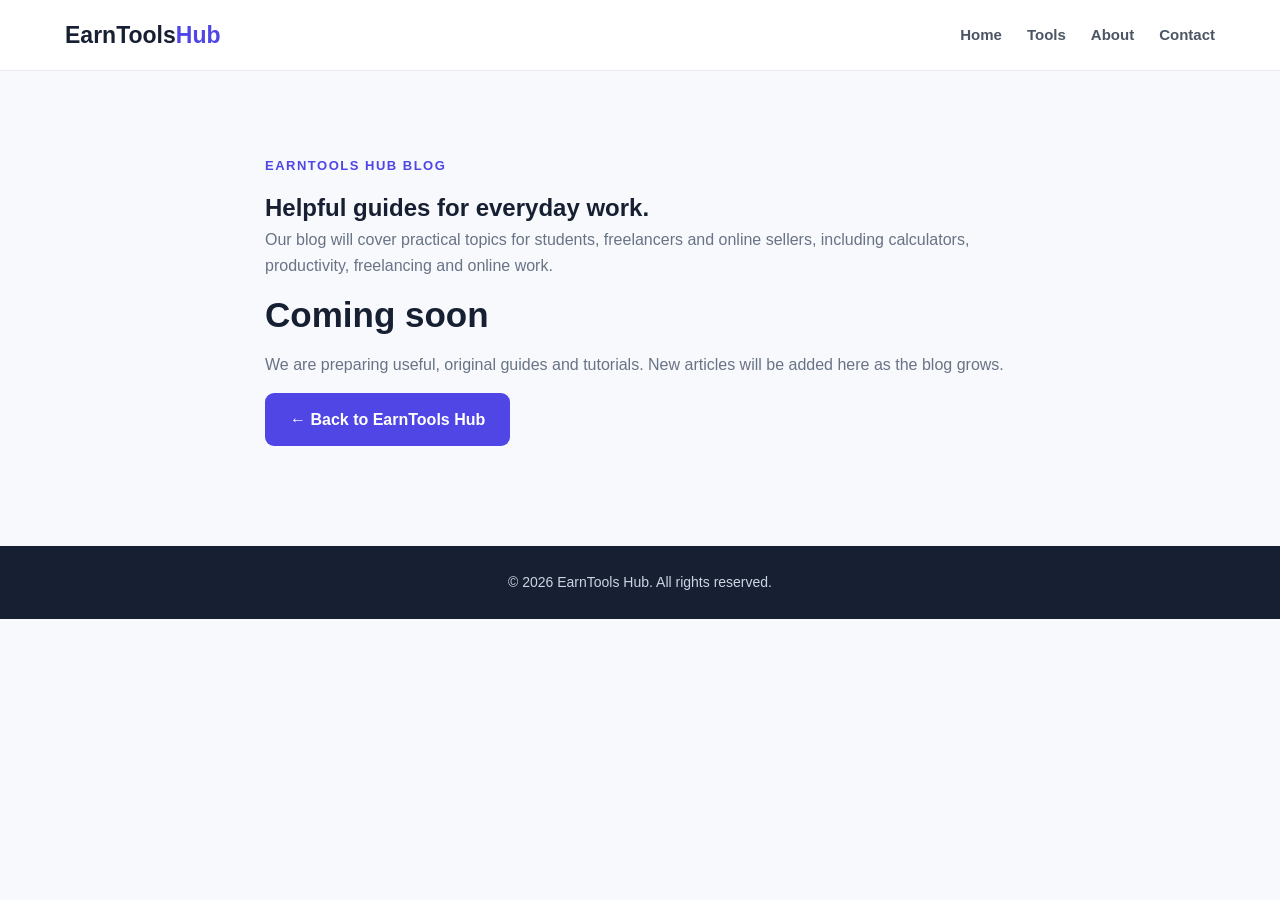
==== blog.html @ 260f98fb "Add files via upload" ====
<!DOCTYPE html>
<html lang="en">
<head>
<meta charset="UTF-8">
<meta name="viewport" content="width=device-width, initial-scale=1.0">
<title>EarnTools Hub Blog</title>
<meta name="description" content="Helpful guides, tips and practical information for students, freelancers and online sellers.">
<link rel="stylesheet" href="style.css">
</head>
<body>
<header class="header"><div class="container nav-container">
<a href="index.html" class="logo">EarnTools<span>Hub</span></a>
<button class="menu-btn" id="menuBtn" aria-label="Open menu">☰</button>
<nav class="nav" id="nav"><a href="index.html">Home</a><a href="index.html#tools">Tools</a><a href="about.html">About</a><a href="contact.html">Contact</a></nav>
</div></header>
<main><section class="about-section"><div class="container about-content">
<p class="eyebrow">EARNTOOLS HUB BLOG</p>
<h1>Helpful guides for <span>everyday work.</span></h1>
<p>Our blog will cover practical topics for students, freelancers and online sellers, including calculators, productivity, freelancing and online work.</p>
<h2>Coming soon</h2>
<p>We are preparing useful, original guides and tutorials. New articles will be added here as the blog grows.</p>
<p><a href="index.html" class="primary-btn">← Back to EarnTools Hub</a></p>
</div></section></main>
<footer class="footer"><div class="container"><p>© 2026 EarnTools Hub. All rights reserved.</p></div></footer>
<script>const b=document.getElementById("menuBtn"),n=document.getElementById("nav");if(b&&n)b.addEventListener("click",()=>n.classList.toggle("show"));</script>
</body></html>
---- style.css ----
*{box-sizing:border-box;margin:0;padding:0}
html{scroll-behavior:smooth}body{font-family:Arial,Helvetica,sans-serif;background:#f7f9fc;color:#172033;line-height:1.6}
.container{width:90%;max-width:1150px;margin:auto}.header{background:#fff;border-bottom:1px solid #e8ebf0;position:sticky;top:0;z-index:100}
.nav-container{min-height:70px;display:flex;align-items:center;justify-content:space-between}.logo{text-decoration:none;color:#172033;font-size:23px;font-weight:800}.logo span{color:#4f46e5}
.nav{display:flex;gap:25px}.nav a{text-decoration:none;color:#4b5563;font-size:15px;font-weight:600}.nav a:hover{color:#4f46e5}.menu-btn{display:none;border:0;background:transparent;font-size:25px;cursor:pointer}
.hero{padding:100px 0;text-align:center;background:#eef2ff}.hero-content{max-width:750px}.eyebrow{color:#4f46e5;font-size:13px;font-weight:800;letter-spacing:1.5px;margin-bottom:12px}
.hero h1{font-size:52px;line-height:1.15;margin-bottom:22px}.hero h1 span,.section-heading h2 span,.about-content h2 span{color:#4f46e5}.hero-text{max-width:600px;margin:0 auto 30px;color:#5b6474;font-size:18px}
.primary-btn{display:inline-block;background:#4f46e5;color:#fff;text-decoration:none;padding:14px 25px;border-radius:9px;font-weight:700}.primary-btn:hover{background:#3730a3}
.tools-section{padding:85px 0;background:#fff}.section-heading{text-align:center;max-width:700px;margin:0 auto 45px}.section-heading h2,.about-content h2{font-size:35px;line-height:1.25;margin-bottom:15px}.section-heading>p:last-child{color:#697386}
.tools-grid{display:grid;grid-template-columns:repeat(3,1fr);gap:22px}.tool-card{background:#fff;border:1px solid #e5e7eb;border-radius:15px;padding:28px;transition:.25s}.tool-card:hover{transform:translateY(-5px);box-shadow:0 12px 30px #00000012}
.tool-icon{font-size:34px;margin-bottom:18px}.tool-card h3{font-size:20px;margin-bottom:10px}.tool-card p{color:#697386;min-height:52px;margin-bottom:20px}.tool-btn{border:0;background:#eef2ff;color:#4f46e5;padding:10px 15px;border-radius:7px;font-weight:700;cursor:pointer}.tool-btn:hover{background:#4f46e5;color:#fff}
.about-section{padding:85px 0;background:#f7f9fc}.about-content{max-width:750px}.about-content p:not(.eyebrow){color:#697386;margin-bottom:15px}.footer{padding:25px 0;background:#172033;color:#cbd5e1;text-align:center;font-size:14px}
.modal{display:none;position:fixed;inset:0;background:#0008;z-index:500;align-items:center;justify-content:center;padding:20px}.modal.show{display:flex}.modal-box{position:relative;background:#fff;border-radius:16px;padding:32px;width:100%;max-width:600px;max-height:90vh;overflow:auto}.close-btn{position:absolute;right:15px;top:8px;border:0;background:none;font-size:30px;cursor:pointer;color:#667085}
.form-grid{display:grid;grid-template-columns:1fr 1fr;gap:14px}.form-group{margin-bottom:14px}.form-group.full{grid-column:1/-1}label{display:block;font-weight:700;margin-bottom:6px;font-size:14px}
input,textarea,select{width:100%;padding:11px;border:1px solid #d6dbe4;border-radius:8px;font:inherit}textarea{min-height:120px;resize:vertical}.calc-btn{background:#4f46e5;color:#fff;border:0;padding:12px 18px;border-radius:8px;font-weight:700;cursor:pointer;margin-top:6px}.result{margin-top:18px;background:#f1f5ff;border-radius:10px;padding:15px;font-weight:700}.muted{color:#697386;font-weight:400}
.invoice-items{width:100%;border-collapse:collapse;margin:15px 0}.invoice-items th,.invoice-items td{border:1px solid #ddd;padding:8px;text-align:left}.invoice-items input{padding:7px}
@media(max-width:800px){.nav{display:none;position:absolute;top:70px;left:0;right:0;background:#fff;padding:15px 5%;border-bottom:1px solid #ddd;flex-direction:column}.nav.open{display:flex}.menu-btn{display:block}.hero{padding:75px 0}.hero h1{font-size:40px}.tools-grid{grid-template-columns:1fr}.section-heading h2,.about-content h2{font-size:29px}}
@media(max-width:500px){.logo{font-size:19px}.hero h1{font-size:34px}.hero-text{font-size:16px}.container{width:92%}.form-grid{grid-template-columns:1fr}.form-group.full{grid-column:auto}}
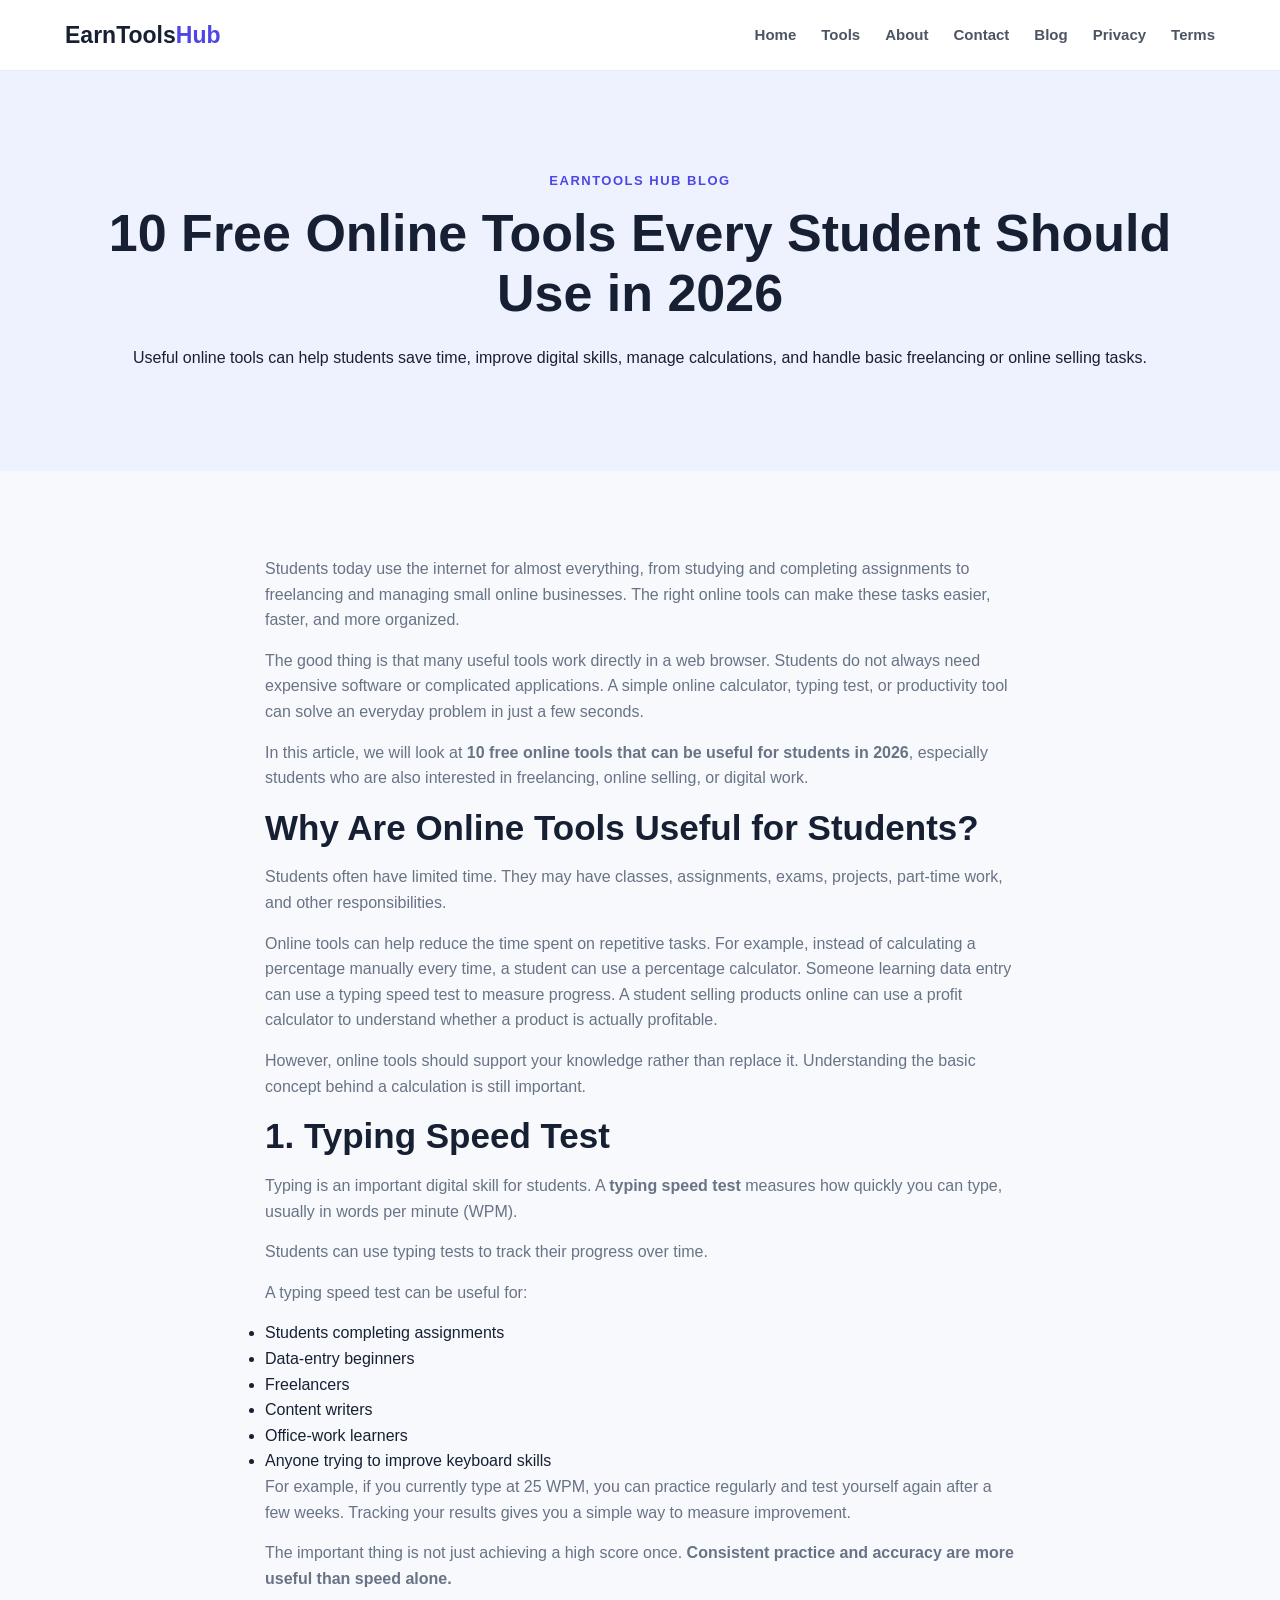
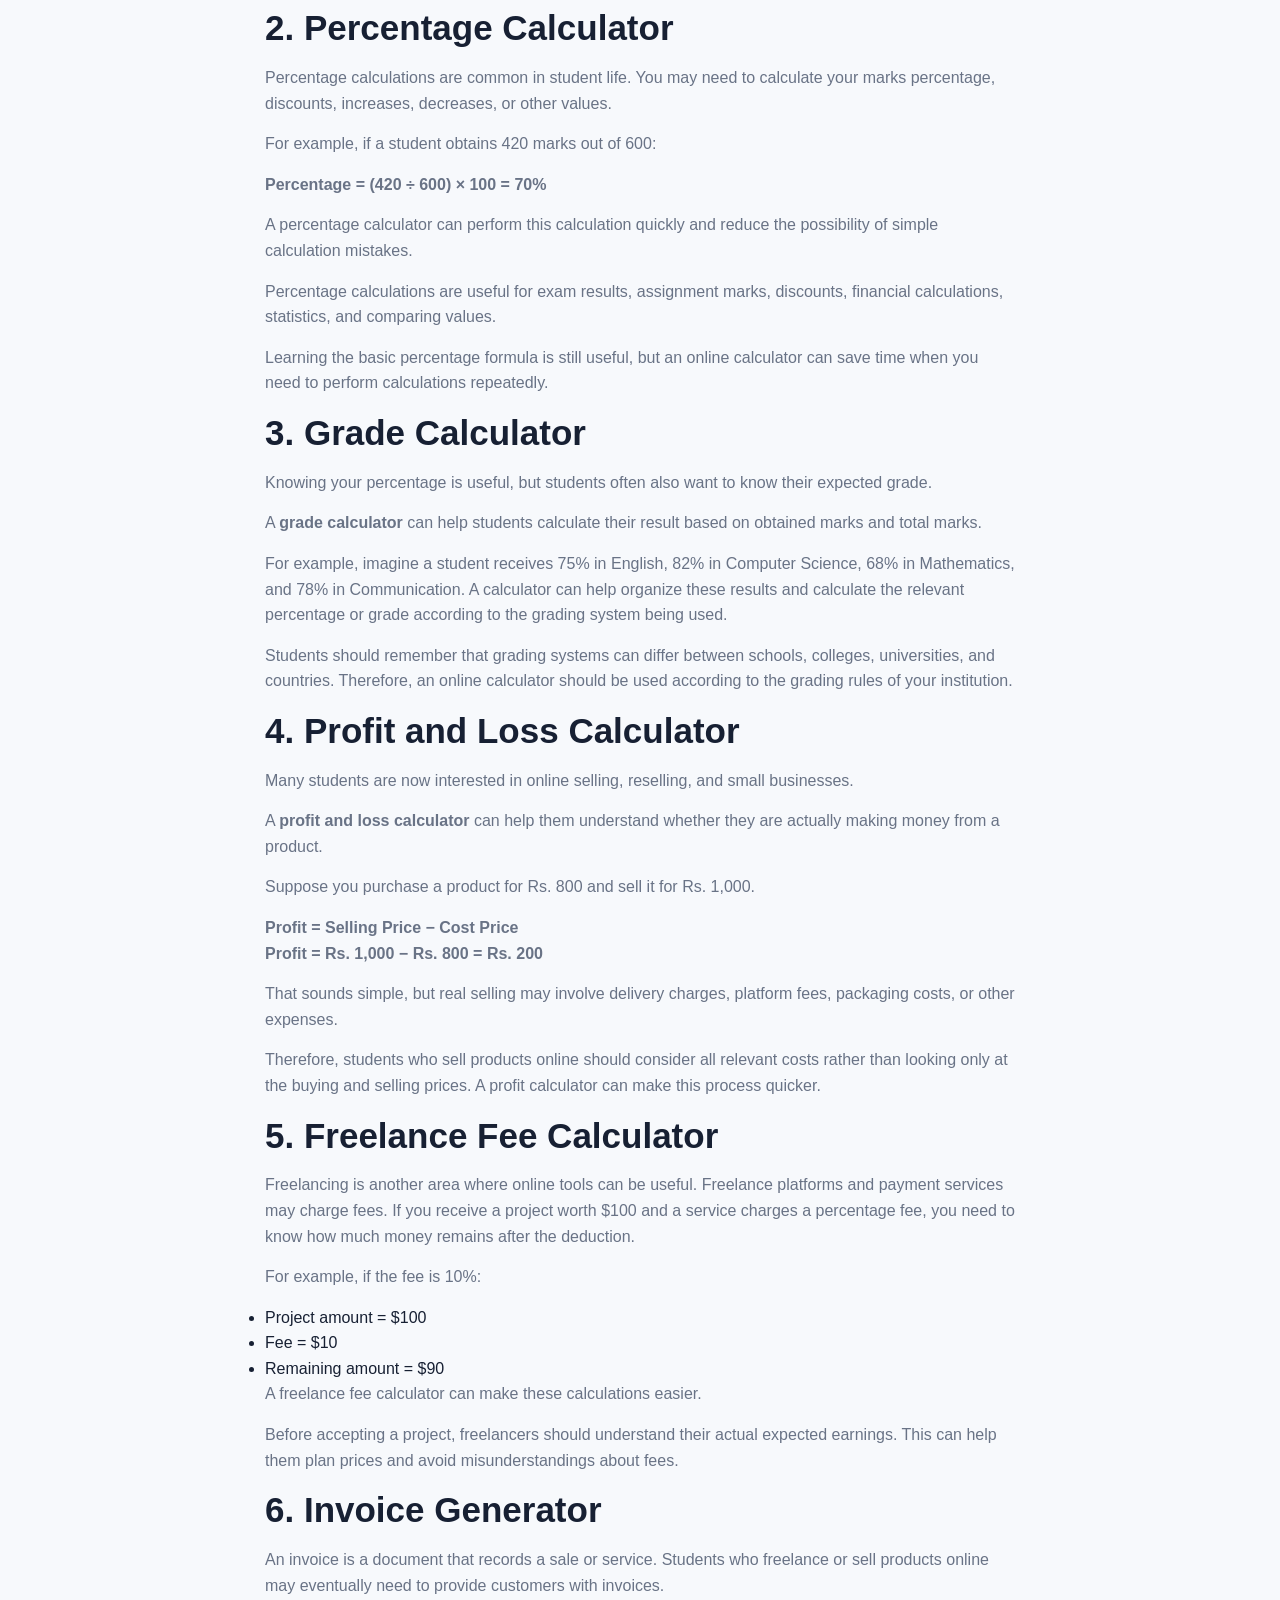
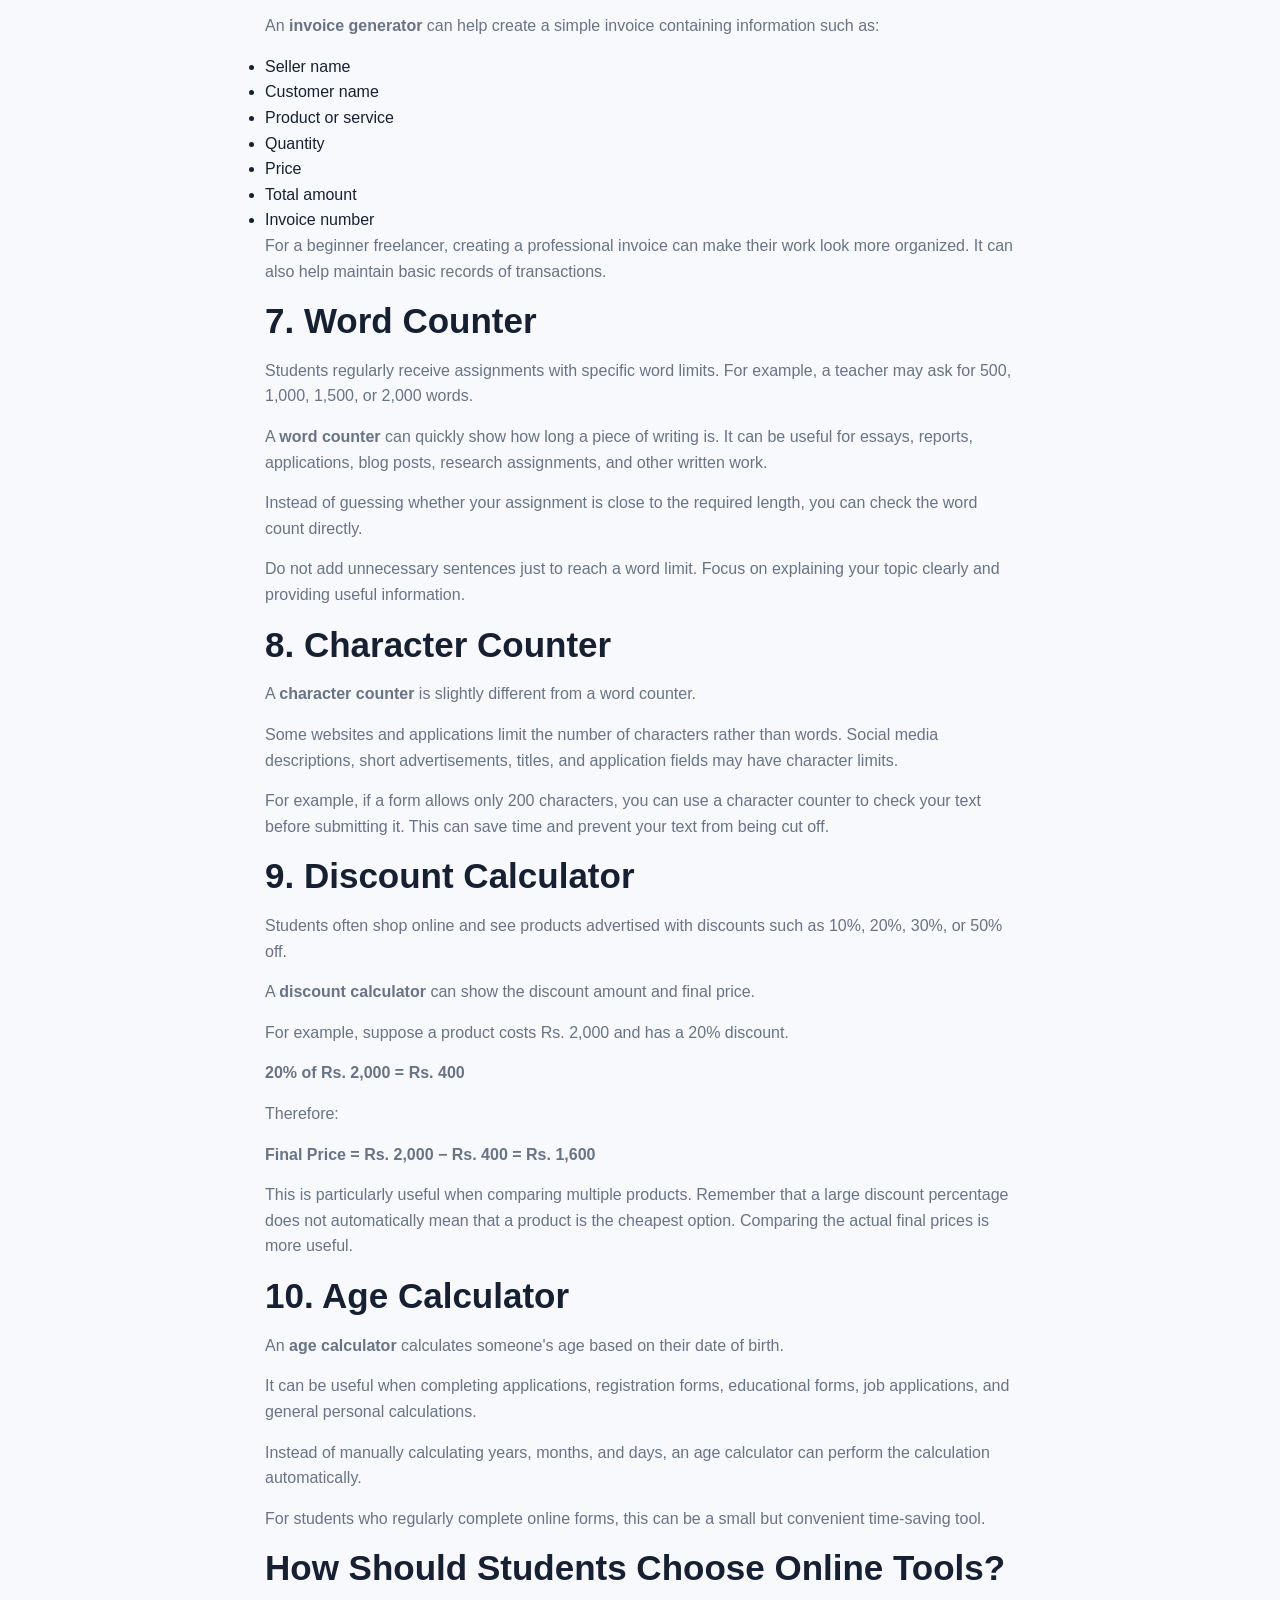
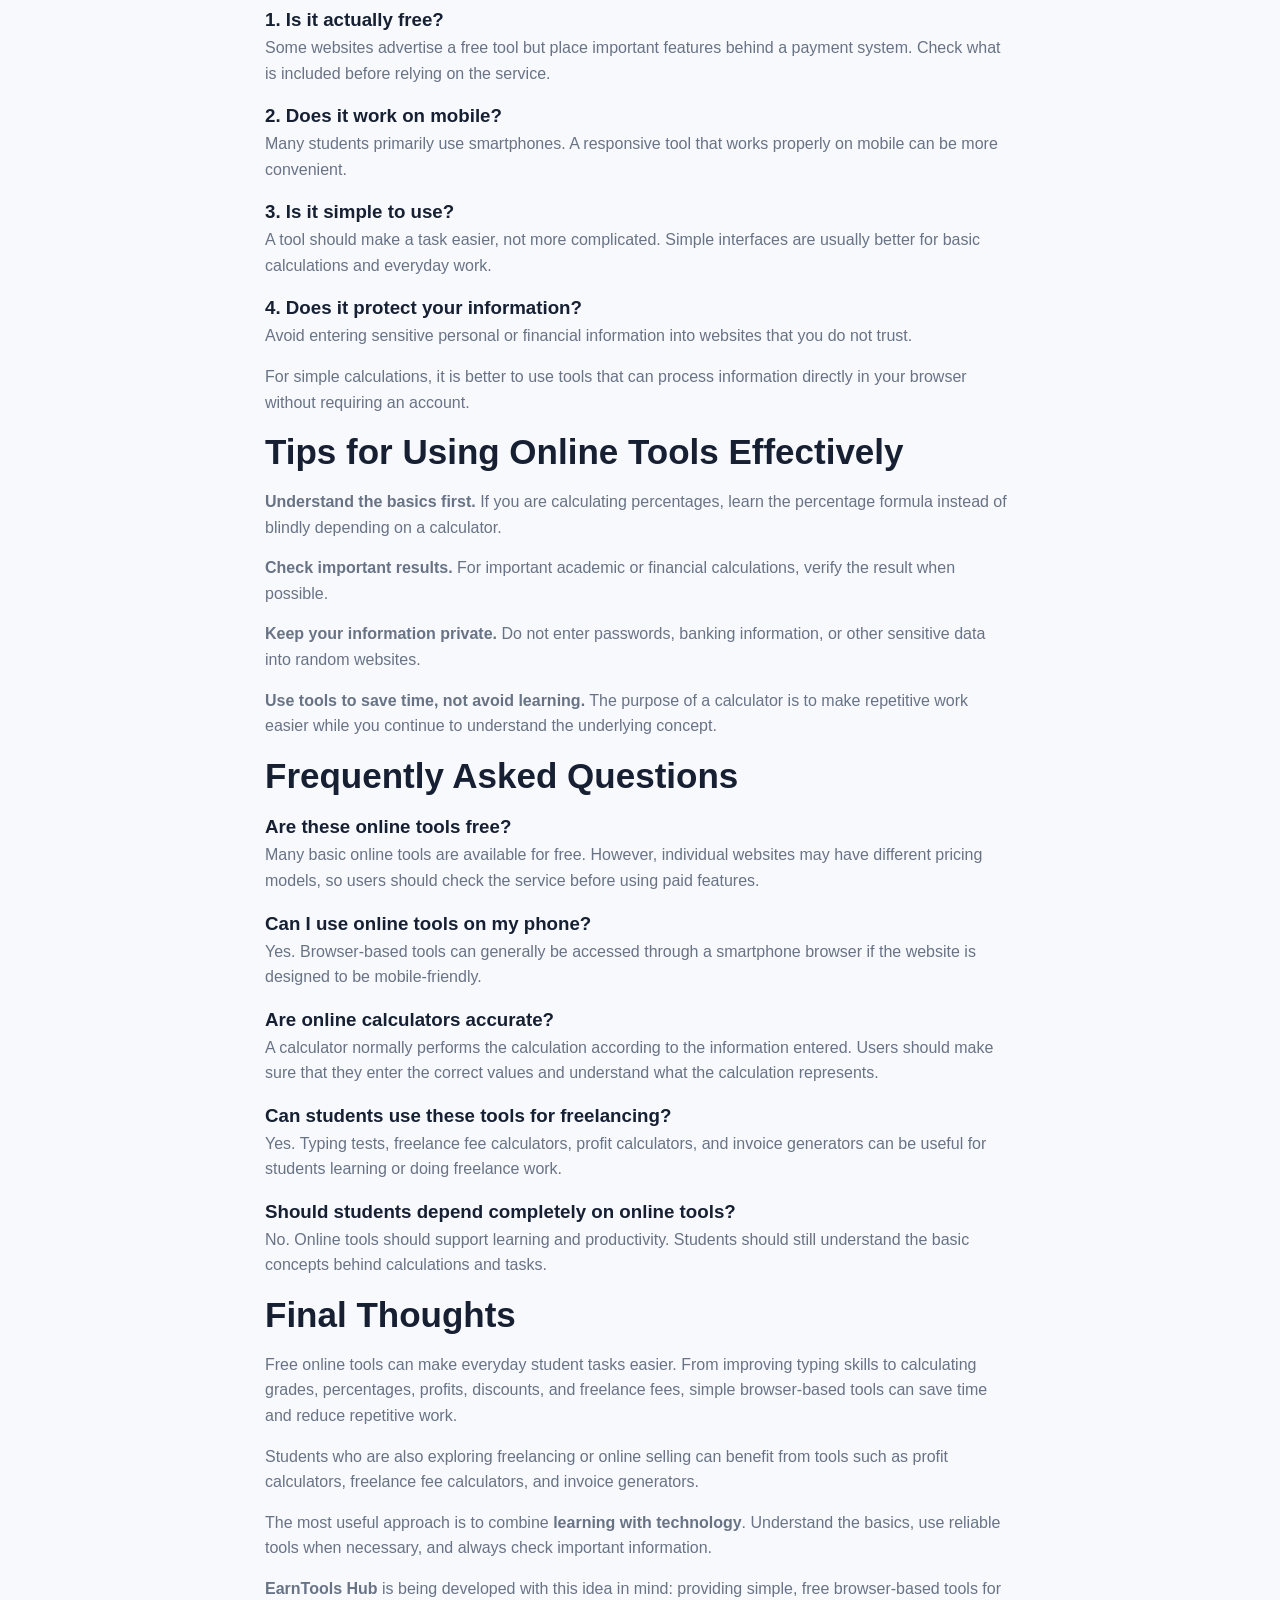
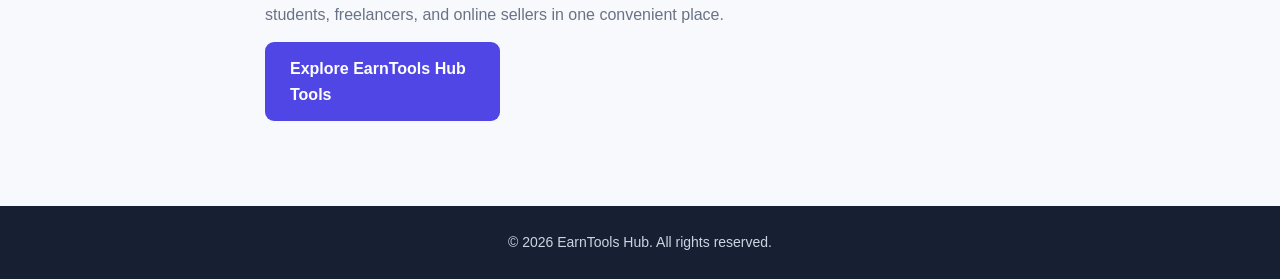
==== commit 4bb614f9: "Update blog.html" ====
--- a/blog.html
+++ b/blog.html
@@ -3,24 +3,558 @@
 <head>
 <meta charset="UTF-8">
 <meta name="viewport" content="width=device-width, initial-scale=1.0">
-<title>EarnTools Hub Blog</title>
-<meta name="description" content="Helpful guides, tips and practical information for students, freelancers and online sellers.">
+
+<title>10 Free Online Tools Every Student Should Use in 2026 | EarnTools Hub</title>
+
+<meta name="description" content="Discover 10 free online tools for students, including typing tests, percentage and grade calculators, profit calculators, freelance fee tools and invoice generators.">
+
 <link rel="stylesheet" href="style.css">
 </head>
+
 <body>
-<header class="header"><div class="container nav-container">
-<a href="index.html" class="logo">EarnTools<span>Hub</span></a>
+
+<header class="header">
+<div class="container nav-container">
+
+<a href="index.html" class="logo">
+EarnTools<span>Hub</span>
+</a>
+
 <button class="menu-btn" id="menuBtn" aria-label="Open menu">☰</button>
-<nav class="nav" id="nav"><a href="index.html">Home</a><a href="index.html#tools">Tools</a><a href="about.html">About</a><a href="contact.html">Contact</a></nav>
-</div></header>
-<main><section class="about-section"><div class="container about-content">
+
+<nav class="nav" id="nav">
+<a href="index.html">Home</a>
+<a href="index.html#tools">Tools</a>
+<a href="about.html">About</a>
+<a href="contact.html">Contact</a>
+<a href="blog.html">Blog</a>
+<a href="privacy-policy.html">Privacy</a>
+<a href="terms.html">Terms</a>
+</nav>
+
+</div>
+</header>
+
+
+<main>
+
+<section class="hero">
+<div class="container">
+
 <p class="eyebrow">EARNTOOLS HUB BLOG</p>
-<h1>Helpful guides for <span>everyday work.</span></h1>
-<p>Our blog will cover practical topics for students, freelancers and online sellers, including calculators, productivity, freelancing and online work.</p>
-<h2>Coming soon</h2>
-<p>We are preparing useful, original guides and tutorials. New articles will be added here as the blog grows.</p>
-<p><a href="index.html" class="primary-btn">← Back to EarnTools Hub</a></p>
-</div></section></main>
-<footer class="footer"><div class="container"><p>© 2026 EarnTools Hub. All rights reserved.</p></div></footer>
-<script>const b=document.getElementById("menuBtn"),n=document.getElementById("nav");if(b&&n)b.addEventListener("click",()=>n.classList.toggle("show"));</script>
-</body></html>+
+<h1>
+10 Free Online Tools Every Student Should Use in 2026
+</h1>
+
+<p class="hero-subtitle">
+Useful online tools can help students save time, improve digital skills,
+manage calculations, and handle basic freelancing or online selling tasks.
+</p>
+
+</div>
+</section>
+
+
+<section class="about-section">
+<div class="container about-content">
+
+<article>
+
+<p>
+Students today use the internet for almost everything, from studying and
+completing assignments to freelancing and managing small online businesses.
+The right online tools can make these tasks easier, faster, and more organized.
+</p>
+
+<p>
+The good thing is that many useful tools work directly in a web browser.
+Students do not always need expensive software or complicated applications.
+A simple online calculator, typing test, or productivity tool can solve an
+everyday problem in just a few seconds.
+</p>
+
+<p>
+In this article, we will look at <strong>10 free online tools that can be
+useful for students in 2026</strong>, especially students who are also
+interested in freelancing, online selling, or digital work.
+</p>
+
+
+<h2>Why Are Online Tools Useful for Students?</h2>
+
+<p>
+Students often have limited time. They may have classes, assignments, exams,
+projects, part-time work, and other responsibilities.
+</p>
+
+<p>
+Online tools can help reduce the time spent on repetitive tasks.
+For example, instead of calculating a percentage manually every time, a
+student can use a percentage calculator. Someone learning data entry can
+use a typing speed test to measure progress. A student selling products
+online can use a profit calculator to understand whether a product is
+actually profitable.
+</p>
+
+<p>
+However, online tools should support your knowledge rather than replace it.
+Understanding the basic concept behind a calculation is still important.
+</p>
+
+
+<h2>1. Typing Speed Test</h2>
+
+<p>
+Typing is an important digital skill for students. A
+<strong>typing speed test</strong> measures how quickly you can type,
+usually in words per minute (WPM).
+</p>
+
+<p>
+Students can use typing tests to track their progress over time.
+</p>
+
+<p>A typing speed test can be useful for:</p>
+
+<ul>
+<li>Students completing assignments</li>
+<li>Data-entry beginners</li>
+<li>Freelancers</li>
+<li>Content writers</li>
+<li>Office-work learners</li>
+<li>Anyone trying to improve keyboard skills</li>
+</ul>
+
+<p>
+For example, if you currently type at 25 WPM, you can practice regularly
+and test yourself again after a few weeks. Tracking your results gives you
+a simple way to measure improvement.
+</p>
+
+<p>
+The important thing is not just achieving a high score once.
+<strong>Consistent practice and accuracy are more useful than speed alone.</strong>
+</p>
+
+
+<h2>2. Percentage Calculator</h2>
+
+<p>
+Percentage calculations are common in student life. You may need to
+calculate your marks percentage, discounts, increases, decreases, or
+other values.
+</p>
+
+<p>
+For example, if a student obtains 420 marks out of 600:
+</p>
+
+<p>
+<strong>Percentage = (420 ÷ 600) × 100 = 70%</strong>
+</p>
+
+<p>
+A percentage calculator can perform this calculation quickly and reduce
+the possibility of simple calculation mistakes.
+</p>
+
+<p>
+Percentage calculations are useful for exam results, assignment marks,
+discounts, financial calculations, statistics, and comparing values.
+</p>
+
+<p>
+Learning the basic percentage formula is still useful, but an online
+calculator can save time when you need to perform calculations repeatedly.
+</p>
+
+
+<h2>3. Grade Calculator</h2>
+
+<p>
+Knowing your percentage is useful, but students often also want to know
+their expected grade.
+</p>
+
+<p>
+A <strong>grade calculator</strong> can help students calculate their
+result based on obtained marks and total marks.
+</p>
+
+<p>
+For example, imagine a student receives 75% in English, 82% in Computer
+Science, 68% in Mathematics, and 78% in Communication. A calculator can
+help organize these results and calculate the relevant percentage or grade
+according to the grading system being used.
+</p>
+
+<p>
+Students should remember that grading systems can differ between schools,
+colleges, universities, and countries. Therefore, an online calculator
+should be used according to the grading rules of your institution.
+</p>
+
+
+<h2>4. Profit and Loss Calculator</h2>
+
+<p>
+Many students are now interested in online selling, reselling, and small
+businesses.
+</p>
+
+<p>
+A <strong>profit and loss calculator</strong> can help them understand
+whether they are actually making money from a product.
+</p>
+
+<p>
+Suppose you purchase a product for Rs. 800 and sell it for Rs. 1,000.
+</p>
+
+<p>
+<strong>Profit = Selling Price − Cost Price</strong><br>
+<strong>Profit = Rs. 1,000 − Rs. 800 = Rs. 200</strong>
+</p>
+
+<p>
+That sounds simple, but real selling may involve delivery charges,
+platform fees, packaging costs, or other expenses.
+</p>
+
+<p>
+Therefore, students who sell products online should consider all relevant
+costs rather than looking only at the buying and selling prices.
+A profit calculator can make this process quicker.
+</p>
+
+
+<h2>5. Freelance Fee Calculator</h2>
+
+<p>
+Freelancing is another area where online tools can be useful.
+Freelance platforms and payment services may charge fees. If you receive
+a project worth $100 and a service charges a percentage fee, you need to
+know how much money remains after the deduction.
+</p>
+
+<p>
+For example, if the fee is 10%:
+</p>
+
+<ul>
+<li>Project amount = $100</li>
+<li>Fee = $10</li>
+<li>Remaining amount = $90</li>
+</ul>
+
+<p>
+A freelance fee calculator can make these calculations easier.
+</p>
+
+<p>
+Before accepting a project, freelancers should understand their actual
+expected earnings. This can help them plan prices and avoid misunderstandings
+about fees.
+</p>
+
+
+<h2>6. Invoice Generator</h2>
+
+<p>
+An invoice is a document that records a sale or service.
+Students who freelance or sell products online may eventually need to
+provide customers with invoices.
+</p>
+
+<p>
+An <strong>invoice generator</strong> can help create a simple invoice
+containing information such as:
+</p>
+
+<ul>
+<li>Seller name</li>
+<li>Customer name</li>
+<li>Product or service</li>
+<li>Quantity</li>
+<li>Price</li>
+<li>Total amount</li>
+<li>Invoice number</li>
+</ul>
+
+<p>
+For a beginner freelancer, creating a professional invoice can make
+their work look more organized. It can also help maintain basic records
+of transactions.
+</p>
+
+
+<h2>7. Word Counter</h2>
+
+<p>
+Students regularly receive assignments with specific word limits.
+For example, a teacher may ask for 500, 1,000, 1,500, or 2,000 words.
+</p>
+
+<p>
+A <strong>word counter</strong> can quickly show how long a piece of
+writing is. It can be useful for essays, reports, applications, blog
+posts, research assignments, and other written work.
+</p>
+
+<p>
+Instead of guessing whether your assignment is close to the required
+length, you can check the word count directly.
+</p>
+
+<p>
+Do not add unnecessary sentences just to reach a word limit. Focus on
+explaining your topic clearly and providing useful information.
+</p>
+
+
+<h2>8. Character Counter</h2>
+
+<p>
+A <strong>character counter</strong> is slightly different from a word
+counter.
+</p>
+
+<p>
+Some websites and applications limit the number of characters rather
+than words. Social media descriptions, short advertisements, titles,
+and application fields may have character limits.
+</p>
+
+<p>
+For example, if a form allows only 200 characters, you can use a
+character counter to check your text before submitting it.
+This can save time and prevent your text from being cut off.
+</p>
+
+
+<h2>9. Discount Calculator</h2>
+
+<p>
+Students often shop online and see products advertised with discounts
+such as 10%, 20%, 30%, or 50% off.
+</p>
+
+<p>
+A <strong>discount calculator</strong> can show the discount amount and
+final price.
+</p>
+
+<p>
+For example, suppose a product costs Rs. 2,000 and has a 20% discount.
+</p>
+
+<p>
+<strong>20% of Rs. 2,000 = Rs. 400</strong>
+</p>
+
+<p>
+Therefore:
+</p>
+
+<p>
+<strong>Final Price = Rs. 2,000 − Rs. 400 = Rs. 1,600</strong>
+</p>
+
+<p>
+This is particularly useful when comparing multiple products.
+Remember that a large discount percentage does not automatically mean
+that a product is the cheapest option. Comparing the actual final prices
+is more useful.
+</p>
+
+
+<h2>10. Age Calculator</h2>
+
+<p>
+An <strong>age calculator</strong> calculates someone's age based on
+their date of birth.
+</p>
+
+<p>
+It can be useful when completing applications, registration forms,
+educational forms, job applications, and general personal calculations.
+</p>
+
+<p>
+Instead of manually calculating years, months, and days, an age calculator
+can perform the calculation automatically.
+</p>
+
+<p>
+For students who regularly complete online forms, this can be a small
+but convenient time-saving tool.
+</p>
+
+
+<h2>How Should Students Choose Online Tools?</h2>
+
+<h3>1. Is it actually free?</h3>
+
+<p>
+Some websites advertise a free tool but place important features behind
+a payment system. Check what is included before relying on the service.
+</p>
+
+<h3>2. Does it work on mobile?</h3>
+
+<p>
+Many students primarily use smartphones. A responsive tool that works
+properly on mobile can be more convenient.
+</p>
+
+<h3>3. Is it simple to use?</h3>
+
+<p>
+A tool should make a task easier, not more complicated. Simple
+interfaces are usually better for basic calculations and everyday work.
+</p>
+
+<h3>4. Does it protect your information?</h3>
+
+<p>
+Avoid entering sensitive personal or financial information into websites
+that you do not trust.
+</p>
+
+<p>
+For simple calculations, it is better to use tools that can process
+information directly in your browser without requiring an account.
+</p>
+
+
+<h2>Tips for Using Online Tools Effectively</h2>
+
+<p>
+<strong>Understand the basics first.</strong> If you are calculating
+percentages, learn the percentage formula instead of blindly depending
+on a calculator.
+</p>
+
+<p>
+<strong>Check important results.</strong> For important academic or
+financial calculations, verify the result when possible.
+</p>
+
+<p>
+<strong>Keep your information private.</strong> Do not enter passwords,
+banking information, or other sensitive data into random websites.
+</p>
+
+<p>
+<strong>Use tools to save time, not avoid learning.</strong> The purpose
+of a calculator is to make repetitive work easier while you continue to
+understand the underlying concept.
+</p>
+
+
+<h2>Frequently Asked Questions</h2>
+
+<h3>Are these online tools free?</h3>
+
+<p>
+Many basic online tools are available for free. However, individual
+websites may have different pricing models, so users should check the
+service before using paid features.
+</p>
+
+<h3>Can I use online tools on my phone?</h3>
+
+<p>
+Yes. Browser-based tools can generally be accessed through a smartphone
+browser if the website is designed to be mobile-friendly.
+</p>
+
+<h3>Are online calculators accurate?</h3>
+
+<p>
+A calculator normally performs the calculation according to the
+information entered. Users should make sure that they enter the correct
+values and understand what the calculation represents.
+</p>
+
+<h3>Can students use these tools for freelancing?</h3>
+
+<p>
+Yes. Typing tests, freelance fee calculators, profit calculators, and
+invoice generators can be useful for students learning or doing freelance
+work.
+</p>
+
+<h3>Should students depend completely on online tools?</h3>
+
+<p>
+No. Online tools should support learning and productivity. Students
+should still understand the basic concepts behind calculations and tasks.
+</p>
+
+
+<h2>Final Thoughts</h2>
+
+<p>
+Free online tools can make everyday student tasks easier. From improving
+typing skills to calculating grades, percentages, profits, discounts,
+and freelance fees, simple browser-based tools can save time and reduce
+repetitive work.
+</p>
+
+<p>
+Students who are also exploring freelancing or online selling can benefit
+from tools such as profit calculators, freelance fee calculators, and
+invoice generators.
+</p>
+
+<p>
+The most useful approach is to combine <strong>learning with technology</strong>.
+Understand the basics, use reliable tools when necessary, and always
+check important information.
+</p>
+
+<p>
+<strong>EarnTools Hub</strong> is being developed with this idea in mind:
+providing simple, free browser-based tools for students, freelancers,
+and online sellers in one convenient place.
+</p>
+
+
+<div class="tools-grid">
+
+<a href="index.html#tools" class="primary-btn">
+Explore EarnTools Hub Tools
+</a>
+
+</div>
+
+</article>
+
+</div>
+</section>
+
+</main>
+
+
+<footer class="footer">
+<div class="container">
+<p>© 2026 EarnTools Hub. All rights reserved.</p>
+</div>
+</footer>
+
+
+<script>
+const btn = document.getElementById("menuBtn");
+const nav = document.getElementById("nav");
+
+if(btn){
+btn.addEventListener("click", () => {
+nav.classList.toggle("active");
+});
+}
+</script>
+
+</body>
+</html>
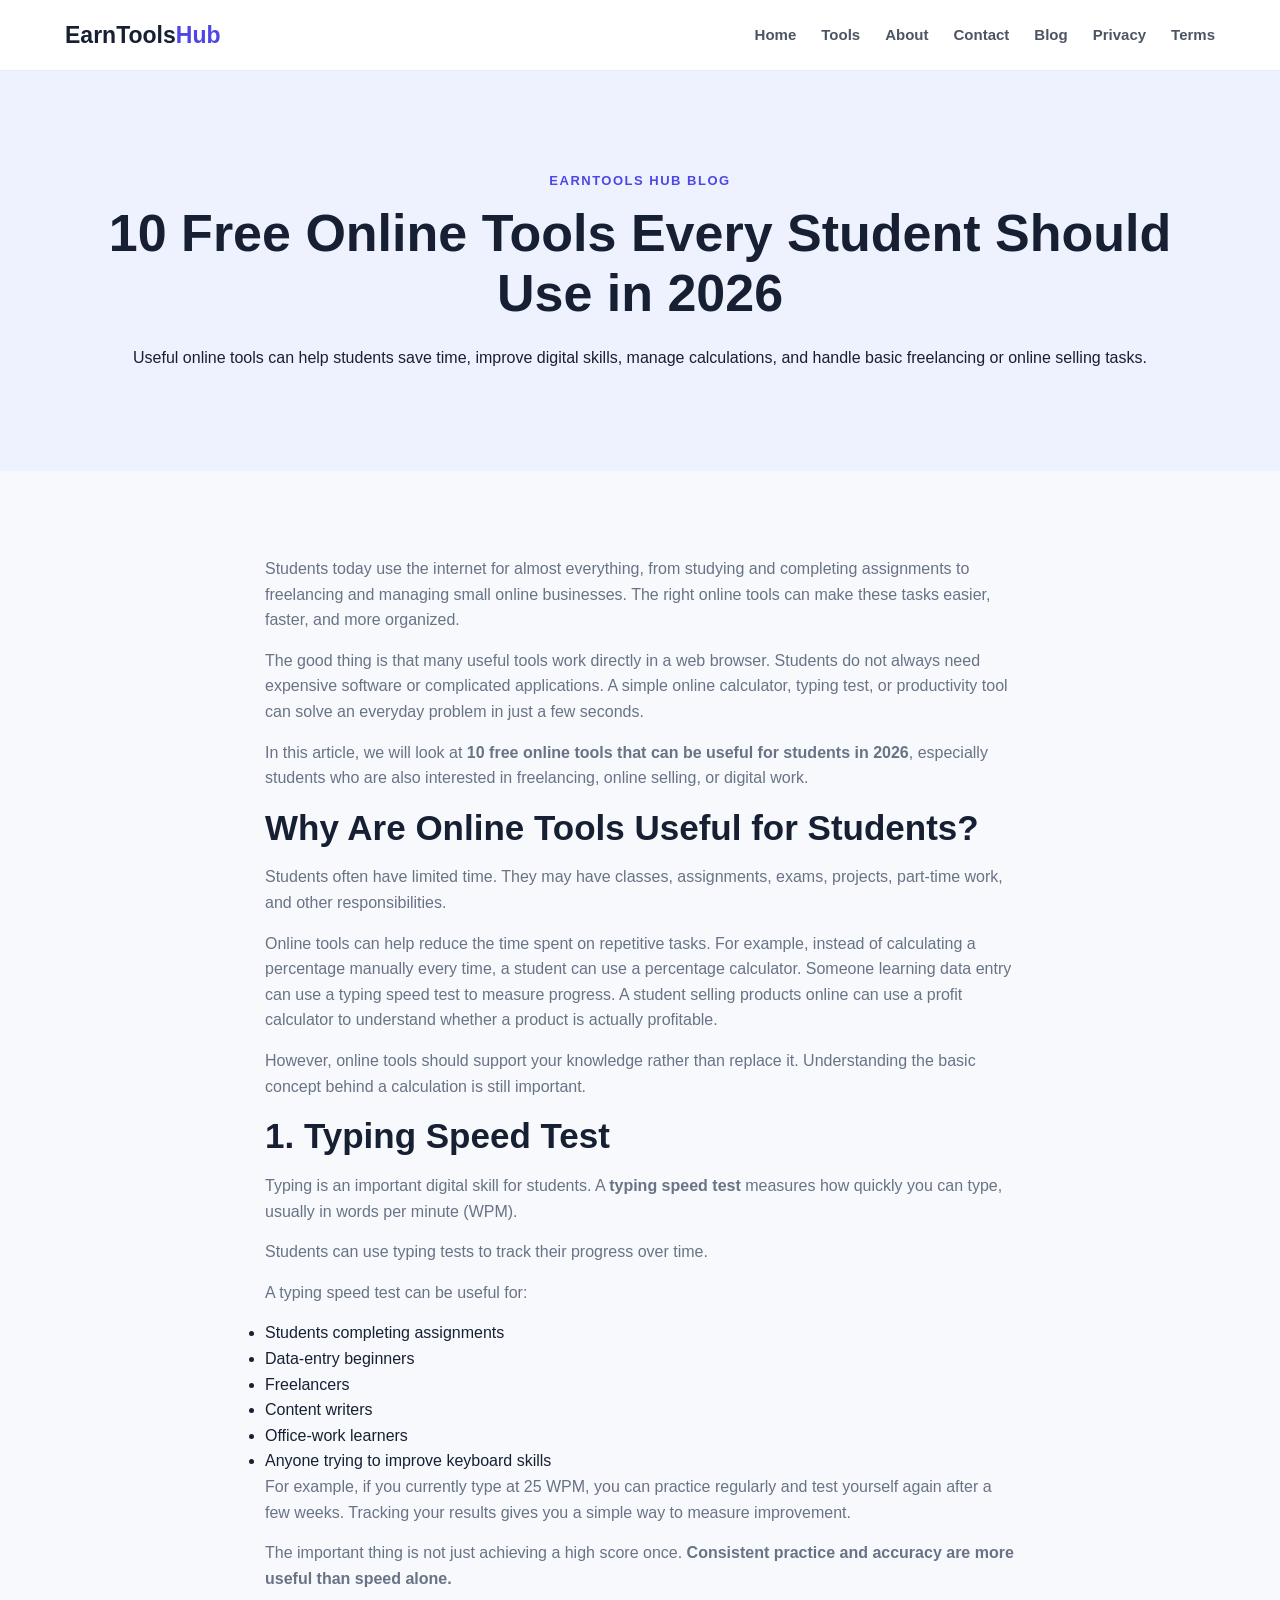
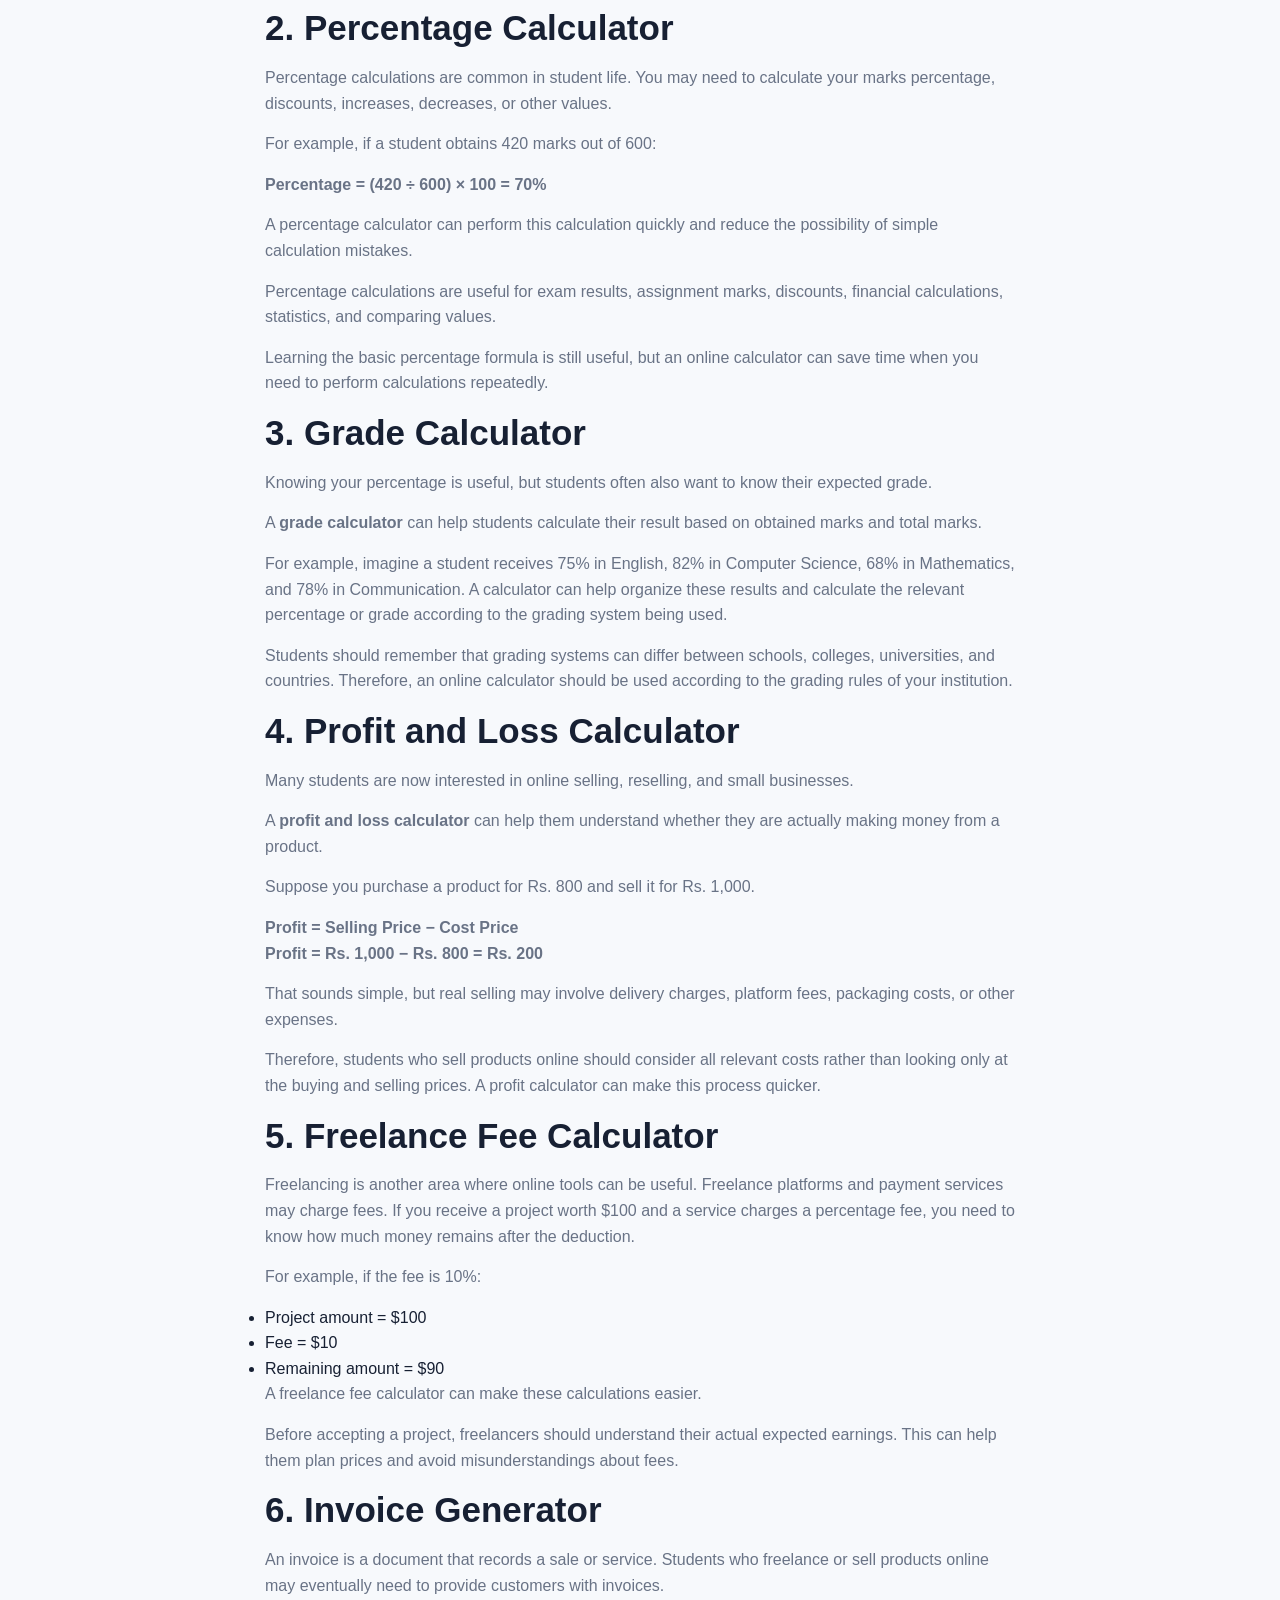
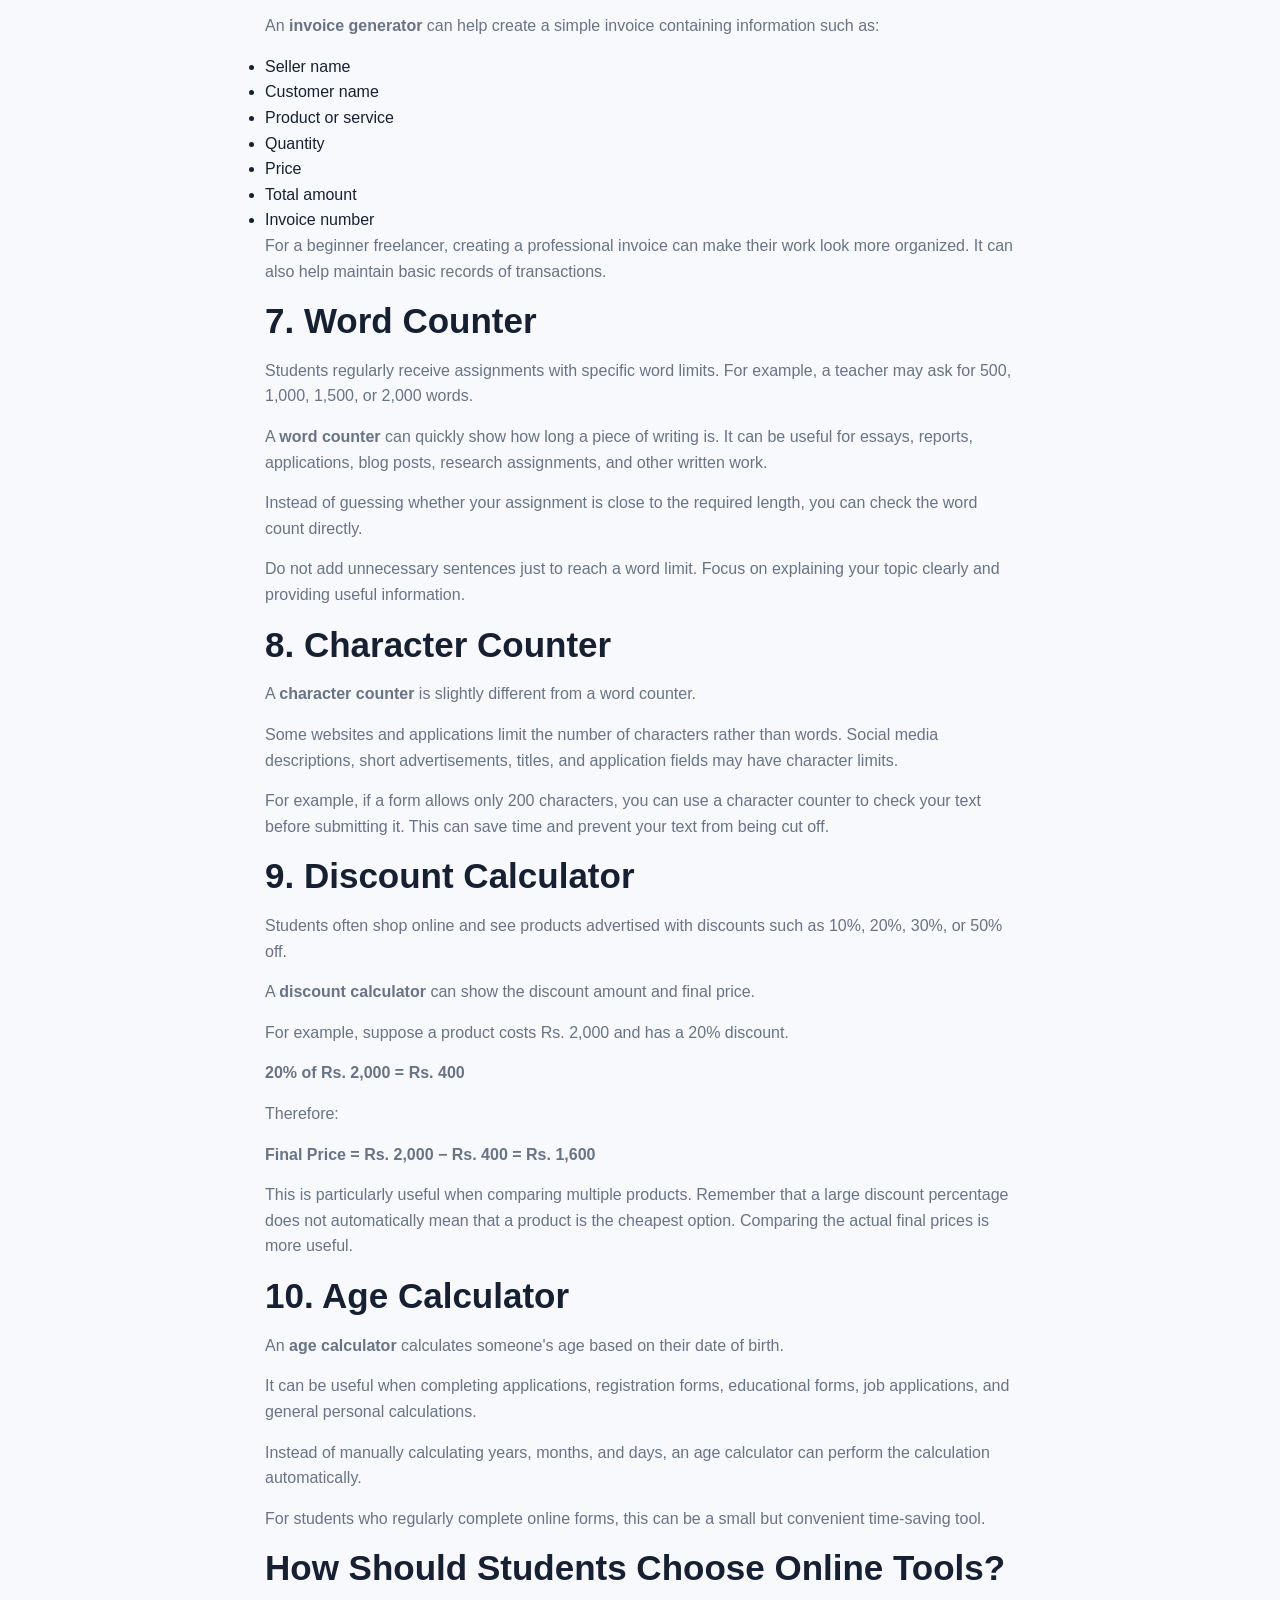
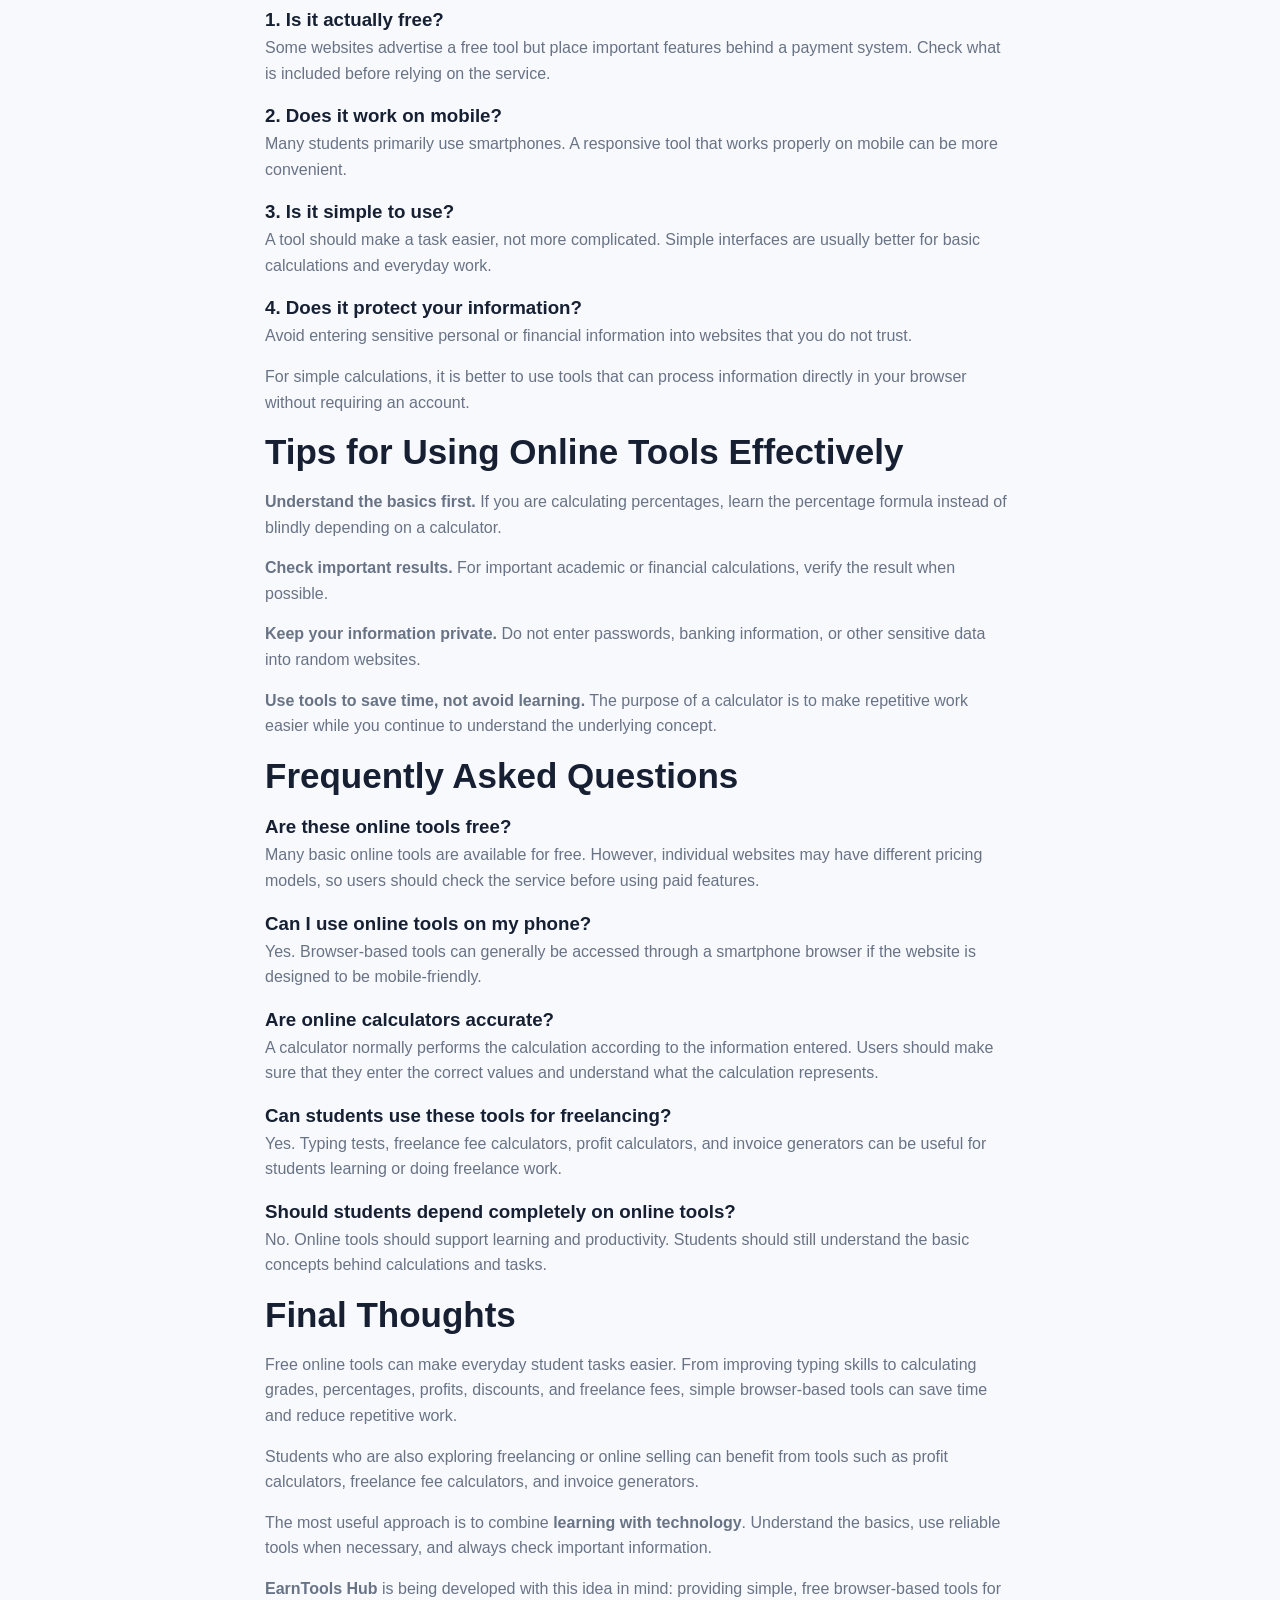
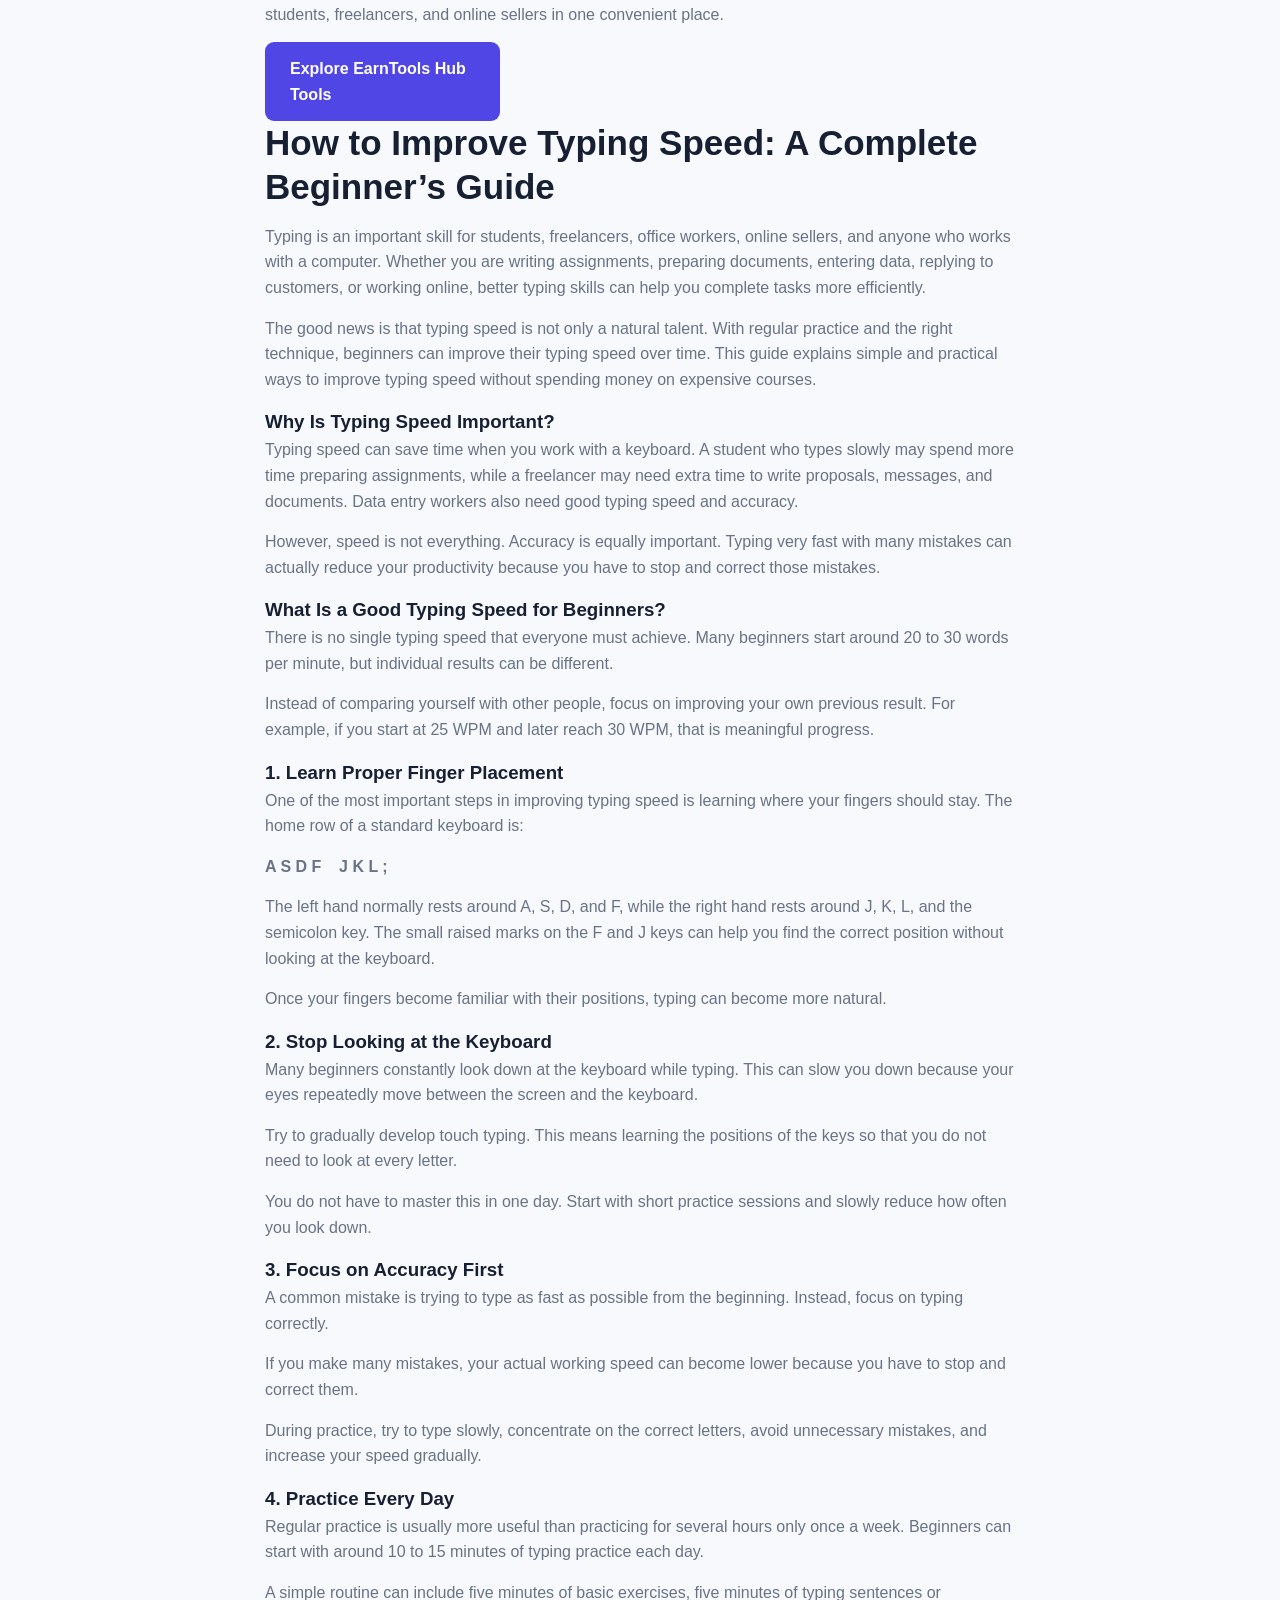
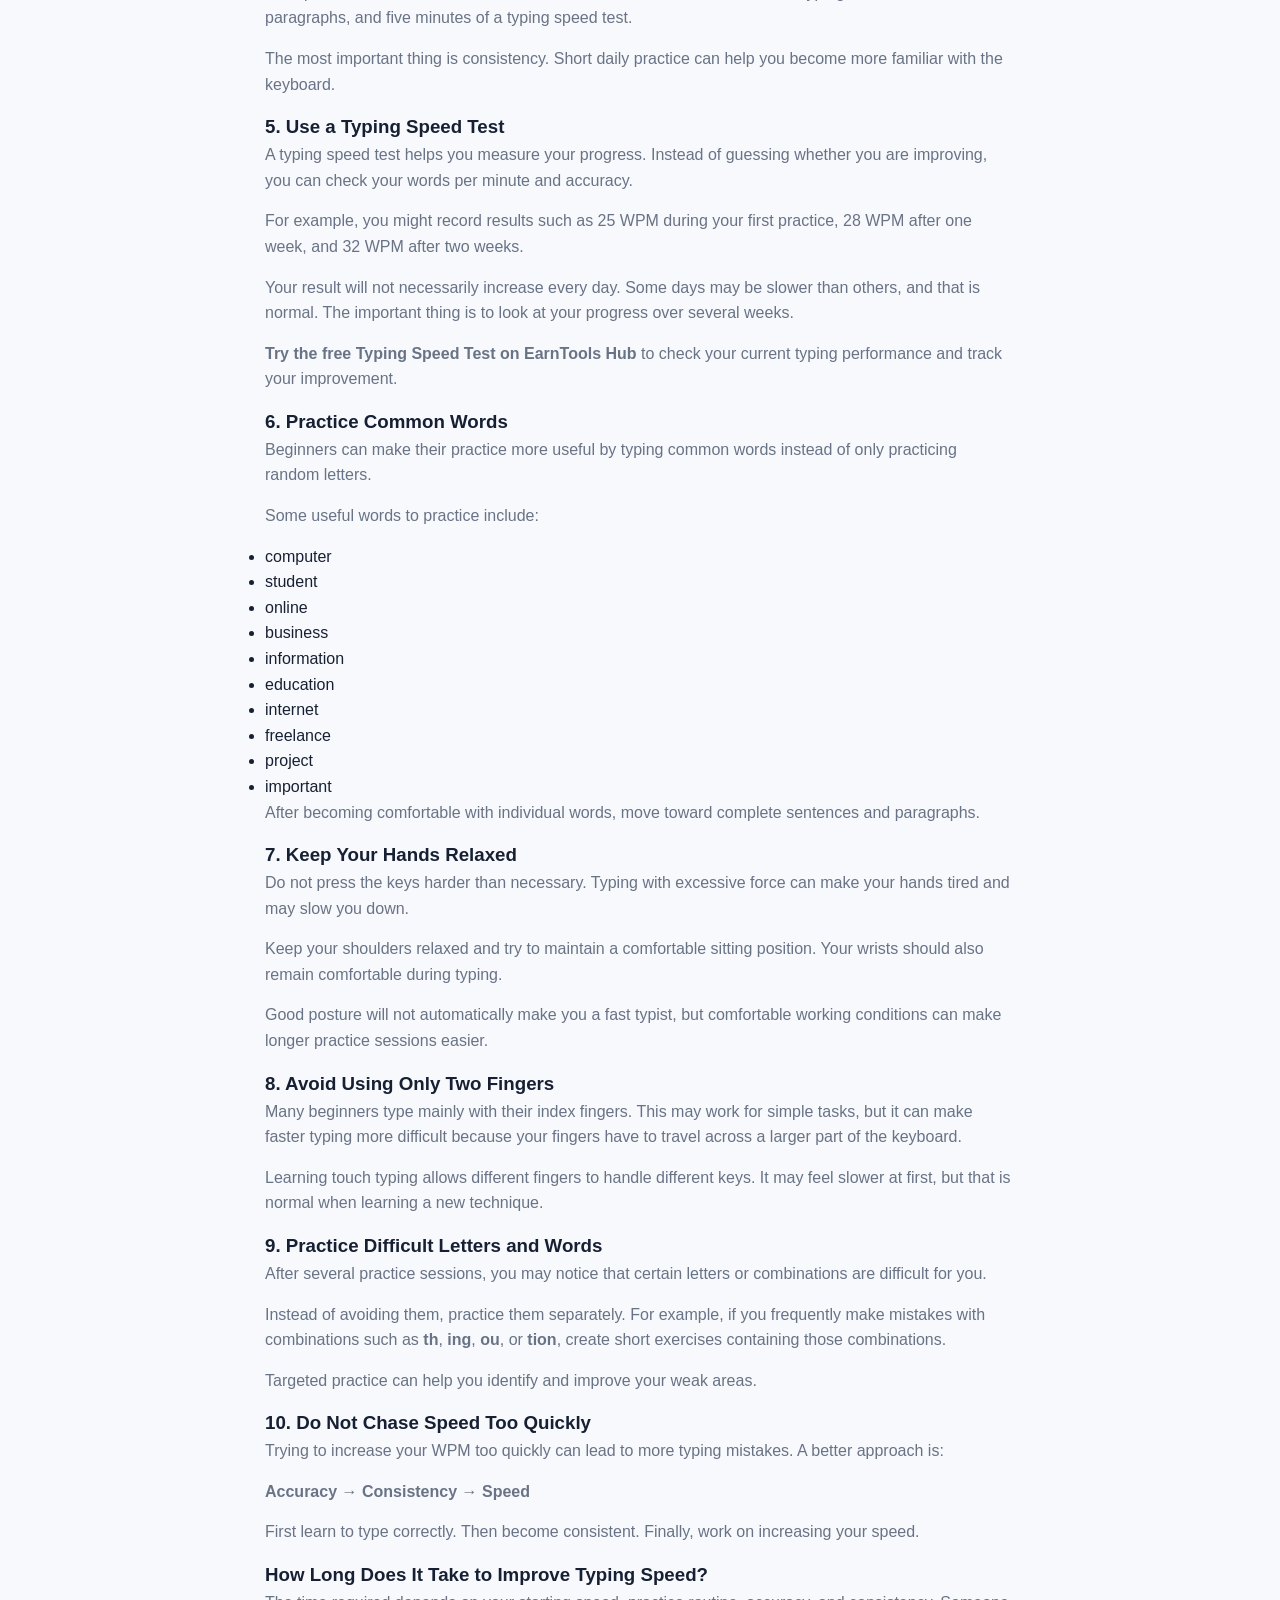
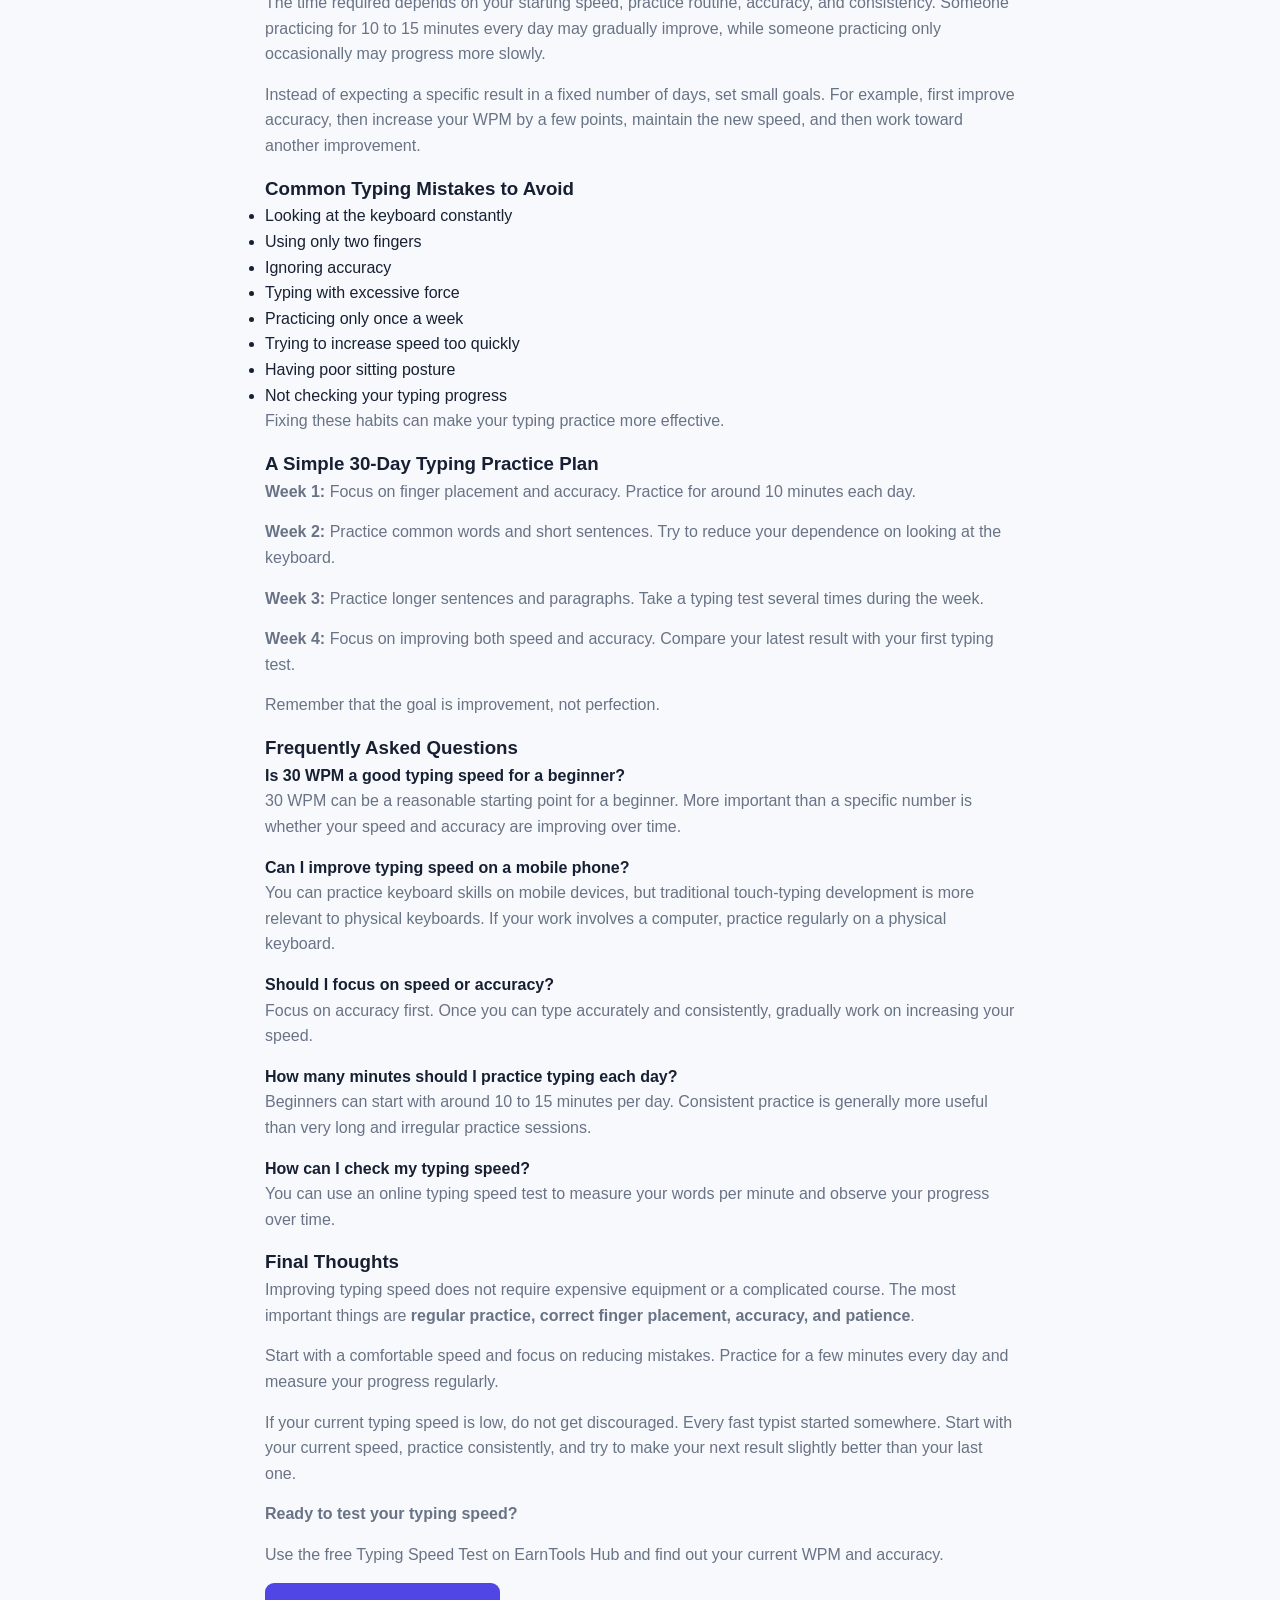
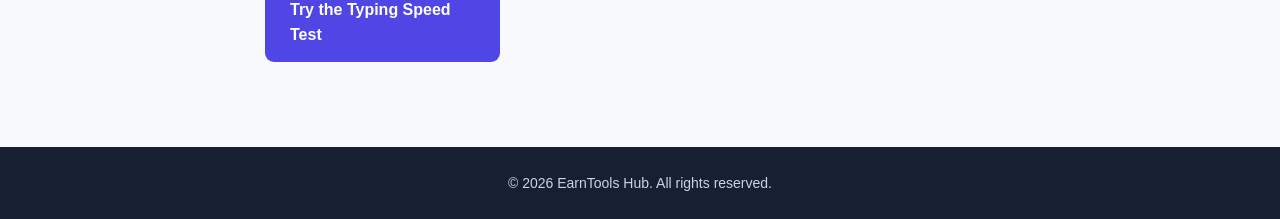
==== commit d91017ff: "Update blog.html" ====
--- a/blog.html
+++ b/blog.html
@@ -531,7 +531,303 @@
 </div>
 
 </article>
-
+<article class="blog-post">
+
+<h2>How to Improve Typing Speed: A Complete Beginner’s Guide</h2>
+
+<p>
+Typing is an important skill for students, freelancers, office workers, online sellers, and anyone who works with a computer. Whether you are writing assignments, preparing documents, entering data, replying to customers, or working online, better typing skills can help you complete tasks more efficiently.
+</p>
+
+<p>
+The good news is that typing speed is not only a natural talent. With regular practice and the right technique, beginners can improve their typing speed over time. This guide explains simple and practical ways to improve typing speed without spending money on expensive courses.
+</p>
+
+<h3>Why Is Typing Speed Important?</h3>
+
+<p>
+Typing speed can save time when you work with a keyboard. A student who types slowly may spend more time preparing assignments, while a freelancer may need extra time to write proposals, messages, and documents. Data entry workers also need good typing speed and accuracy.
+</p>
+
+<p>
+However, speed is not everything. Accuracy is equally important. Typing very fast with many mistakes can actually reduce your productivity because you have to stop and correct those mistakes.
+</p>
+
+<h3>What Is a Good Typing Speed for Beginners?</h3>
+
+<p>
+There is no single typing speed that everyone must achieve. Many beginners start around 20 to 30 words per minute, but individual results can be different.
+</p>
+
+<p>
+Instead of comparing yourself with other people, focus on improving your own previous result. For example, if you start at 25 WPM and later reach 30 WPM, that is meaningful progress.
+</p>
+
+<h3>1. Learn Proper Finger Placement</h3>
+
+<p>
+One of the most important steps in improving typing speed is learning where your fingers should stay. The home row of a standard keyboard is:
+</p>
+
+<p>
+<strong>A S D F &nbsp;&nbsp; J K L ;</strong>
+</p>
+
+<p>
+The left hand normally rests around A, S, D, and F, while the right hand rests around J, K, L, and the semicolon key. The small raised marks on the F and J keys can help you find the correct position without looking at the keyboard.
+</p>
+
+<p>
+Once your fingers become familiar with their positions, typing can become more natural.
+</p>
+
+<h3>2. Stop Looking at the Keyboard</h3>
+
+<p>
+Many beginners constantly look down at the keyboard while typing. This can slow you down because your eyes repeatedly move between the screen and the keyboard.
+</p>
+
+<p>
+Try to gradually develop touch typing. This means learning the positions of the keys so that you do not need to look at every letter.
+</p>
+
+<p>
+You do not have to master this in one day. Start with short practice sessions and slowly reduce how often you look down.
+</p>
+
+<h3>3. Focus on Accuracy First</h3>
+
+<p>
+A common mistake is trying to type as fast as possible from the beginning. Instead, focus on typing correctly.
+</p>
+
+<p>
+If you make many mistakes, your actual working speed can become lower because you have to stop and correct them.
+</p>
+
+<p>
+During practice, try to type slowly, concentrate on the correct letters, avoid unnecessary mistakes, and increase your speed gradually.
+</p>
+
+<h3>4. Practice Every Day</h3>
+
+<p>
+Regular practice is usually more useful than practicing for several hours only once a week. Beginners can start with around 10 to 15 minutes of typing practice each day.
+</p>
+
+<p>
+A simple routine can include five minutes of basic exercises, five minutes of typing sentences or paragraphs, and five minutes of a typing speed test.
+</p>
+
+<p>
+The most important thing is consistency. Short daily practice can help you become more familiar with the keyboard.
+</p>
+
+<h3>5. Use a Typing Speed Test</h3>
+
+<p>
+A typing speed test helps you measure your progress. Instead of guessing whether you are improving, you can check your words per minute and accuracy.
+</p>
+
+<p>
+For example, you might record results such as 25 WPM during your first practice, 28 WPM after one week, and 32 WPM after two weeks.
+</p>
+
+<p>
+Your result will not necessarily increase every day. Some days may be slower than others, and that is normal. The important thing is to look at your progress over several weeks.
+</p>
+
+<p>
+<strong>Try the free Typing Speed Test on EarnTools Hub</strong> to check your current typing performance and track your improvement.
+</p>
+
+<h3>6. Practice Common Words</h3>
+
+<p>
+Beginners can make their practice more useful by typing common words instead of only practicing random letters.
+</p>
+
+<p>
+Some useful words to practice include:
+</p>
+
+<ul>
+<li>computer</li>
+<li>student</li>
+<li>online</li>
+<li>business</li>
+<li>information</li>
+<li>education</li>
+<li>internet</li>
+<li>freelance</li>
+<li>project</li>
+<li>important</li>
+</ul>
+
+<p>
+After becoming comfortable with individual words, move toward complete sentences and paragraphs.
+</p>
+
+<h3>7. Keep Your Hands Relaxed</h3>
+
+<p>
+Do not press the keys harder than necessary. Typing with excessive force can make your hands tired and may slow you down.
+</p>
+
+<p>
+Keep your shoulders relaxed and try to maintain a comfortable sitting position. Your wrists should also remain comfortable during typing.
+</p>
+
+<p>
+Good posture will not automatically make you a fast typist, but comfortable working conditions can make longer practice sessions easier.
+</p>
+
+<h3>8. Avoid Using Only Two Fingers</h3>
+
+<p>
+Many beginners type mainly with their index fingers. This may work for simple tasks, but it can make faster typing more difficult because your fingers have to travel across a larger part of the keyboard.
+</p>
+
+<p>
+Learning touch typing allows different fingers to handle different keys. It may feel slower at first, but that is normal when learning a new technique.
+</p>
+
+<h3>9. Practice Difficult Letters and Words</h3>
+
+<p>
+After several practice sessions, you may notice that certain letters or combinations are difficult for you.
+</p>
+
+<p>
+Instead of avoiding them, practice them separately. For example, if you frequently make mistakes with combinations such as <strong>th</strong>, <strong>ing</strong>, <strong>ou</strong>, or <strong>tion</strong>, create short exercises containing those combinations.
+</p>
+
+<p>
+Targeted practice can help you identify and improve your weak areas.
+</p>
+
+<h3>10. Do Not Chase Speed Too Quickly</h3>
+
+<p>
+Trying to increase your WPM too quickly can lead to more typing mistakes. A better approach is:
+</p>
+
+<p>
+<strong>Accuracy → Consistency → Speed</strong>
+</p>
+
+<p>
+First learn to type correctly. Then become consistent. Finally, work on increasing your speed.
+</p>
+
+<h3>How Long Does It Take to Improve Typing Speed?</h3>
+
+<p>
+The time required depends on your starting speed, practice routine, accuracy, and consistency. Someone practicing for 10 to 15 minutes every day may gradually improve, while someone practicing only occasionally may progress more slowly.
+</p>
+
+<p>
+Instead of expecting a specific result in a fixed number of days, set small goals. For example, first improve accuracy, then increase your WPM by a few points, maintain the new speed, and then work toward another improvement.
+</p>
+
+<h3>Common Typing Mistakes to Avoid</h3>
+
+<ul>
+<li>Looking at the keyboard constantly</li>
+<li>Using only two fingers</li>
+<li>Ignoring accuracy</li>
+<li>Typing with excessive force</li>
+<li>Practicing only once a week</li>
+<li>Trying to increase speed too quickly</li>
+<li>Having poor sitting posture</li>
+<li>Not checking your typing progress</li>
+</ul>
+
+<p>
+Fixing these habits can make your typing practice more effective.
+</p>
+
+<h3>A Simple 30-Day Typing Practice Plan</h3>
+
+<p>
+<strong>Week 1:</strong> Focus on finger placement and accuracy. Practice for around 10 minutes each day.
+</p>
+
+<p>
+<strong>Week 2:</strong> Practice common words and short sentences. Try to reduce your dependence on looking at the keyboard.
+</p>
+
+<p>
+<strong>Week 3:</strong> Practice longer sentences and paragraphs. Take a typing test several times during the week.
+</p>
+
+<p>
+<strong>Week 4:</strong> Focus on improving both speed and accuracy. Compare your latest result with your first typing test.
+</p>
+
+<p>
+Remember that the goal is improvement, not perfection.
+</p>
+
+<h3>Frequently Asked Questions</h3>
+
+<h4>Is 30 WPM a good typing speed for a beginner?</h4>
+
+<p>
+30 WPM can be a reasonable starting point for a beginner. More important than a specific number is whether your speed and accuracy are improving over time.
+</p>
+
+<h4>Can I improve typing speed on a mobile phone?</h4>
+
+<p>
+You can practice keyboard skills on mobile devices, but traditional touch-typing development is more relevant to physical keyboards. If your work involves a computer, practice regularly on a physical keyboard.
+</p>
+
+<h4>Should I focus on speed or accuracy?</h4>
+
+<p>
+Focus on accuracy first. Once you can type accurately and consistently, gradually work on increasing your speed.
+</p>
+
+<h4>How many minutes should I practice typing each day?</h4>
+
+<p>
+Beginners can start with around 10 to 15 minutes per day. Consistent practice is generally more useful than very long and irregular practice sessions.
+</p>
+
+<h4>How can I check my typing speed?</h4>
+
+<p>
+You can use an online typing speed test to measure your words per minute and observe your progress over time.
+</p>
+
+<h3>Final Thoughts</h3>
+
+<p>
+Improving typing speed does not require expensive equipment or a complicated course. The most important things are <strong>regular practice, correct finger placement, accuracy, and patience</strong>.
+</p>
+
+<p>
+Start with a comfortable speed and focus on reducing mistakes. Practice for a few minutes every day and measure your progress regularly.
+</p>
+
+<p>
+If your current typing speed is low, do not get discouraged. Every fast typist started somewhere. Start with your current speed, practice consistently, and try to make your next result slightly better than your last one.
+</p>
+
+<p>
+<strong>Ready to test your typing speed?</strong>
+</p>
+
+<p>
+Use the free Typing Speed Test on EarnTools Hub and find out your current WPM and accuracy.
+</p>
+
+<div class="tools-grid">
+<a href="index.html#tools" class="primary-btn">Try the Typing Speed Test</a>
+</div>
+
+</article>
 </div>
 </section>
 
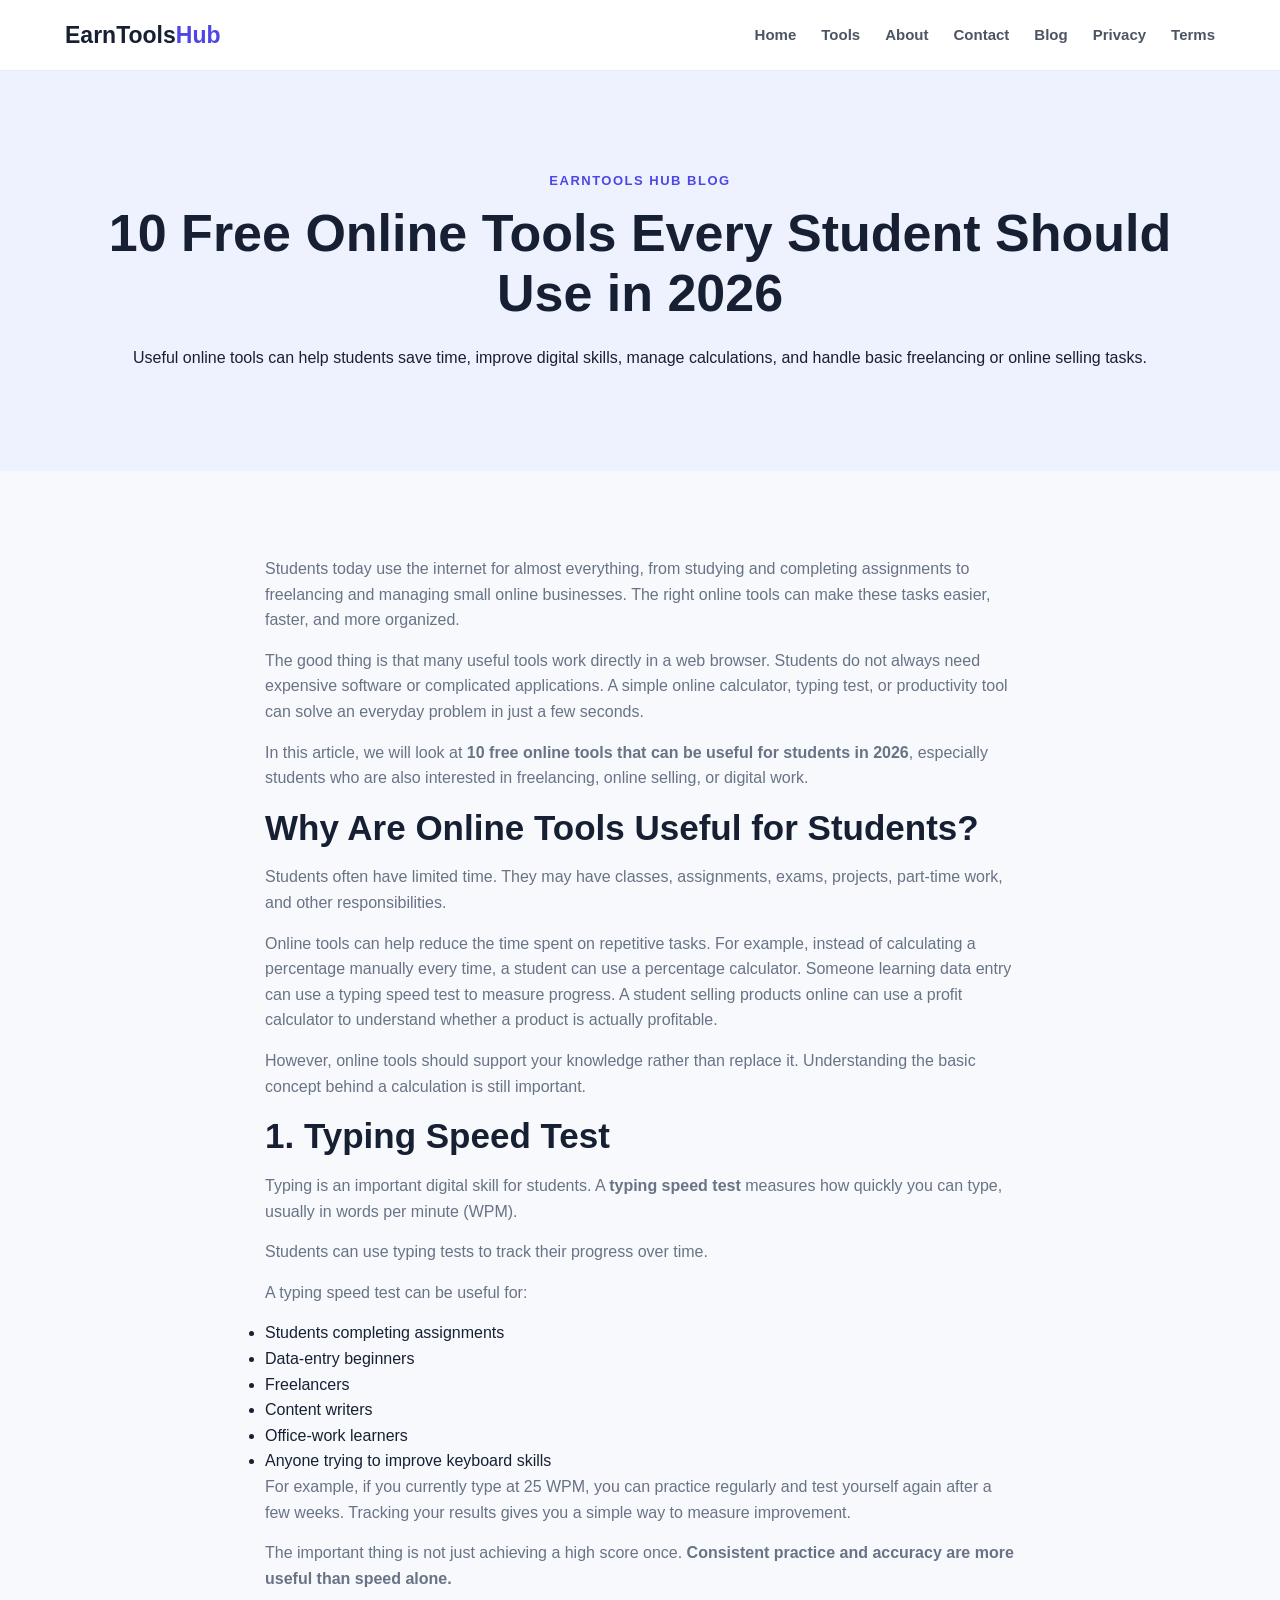
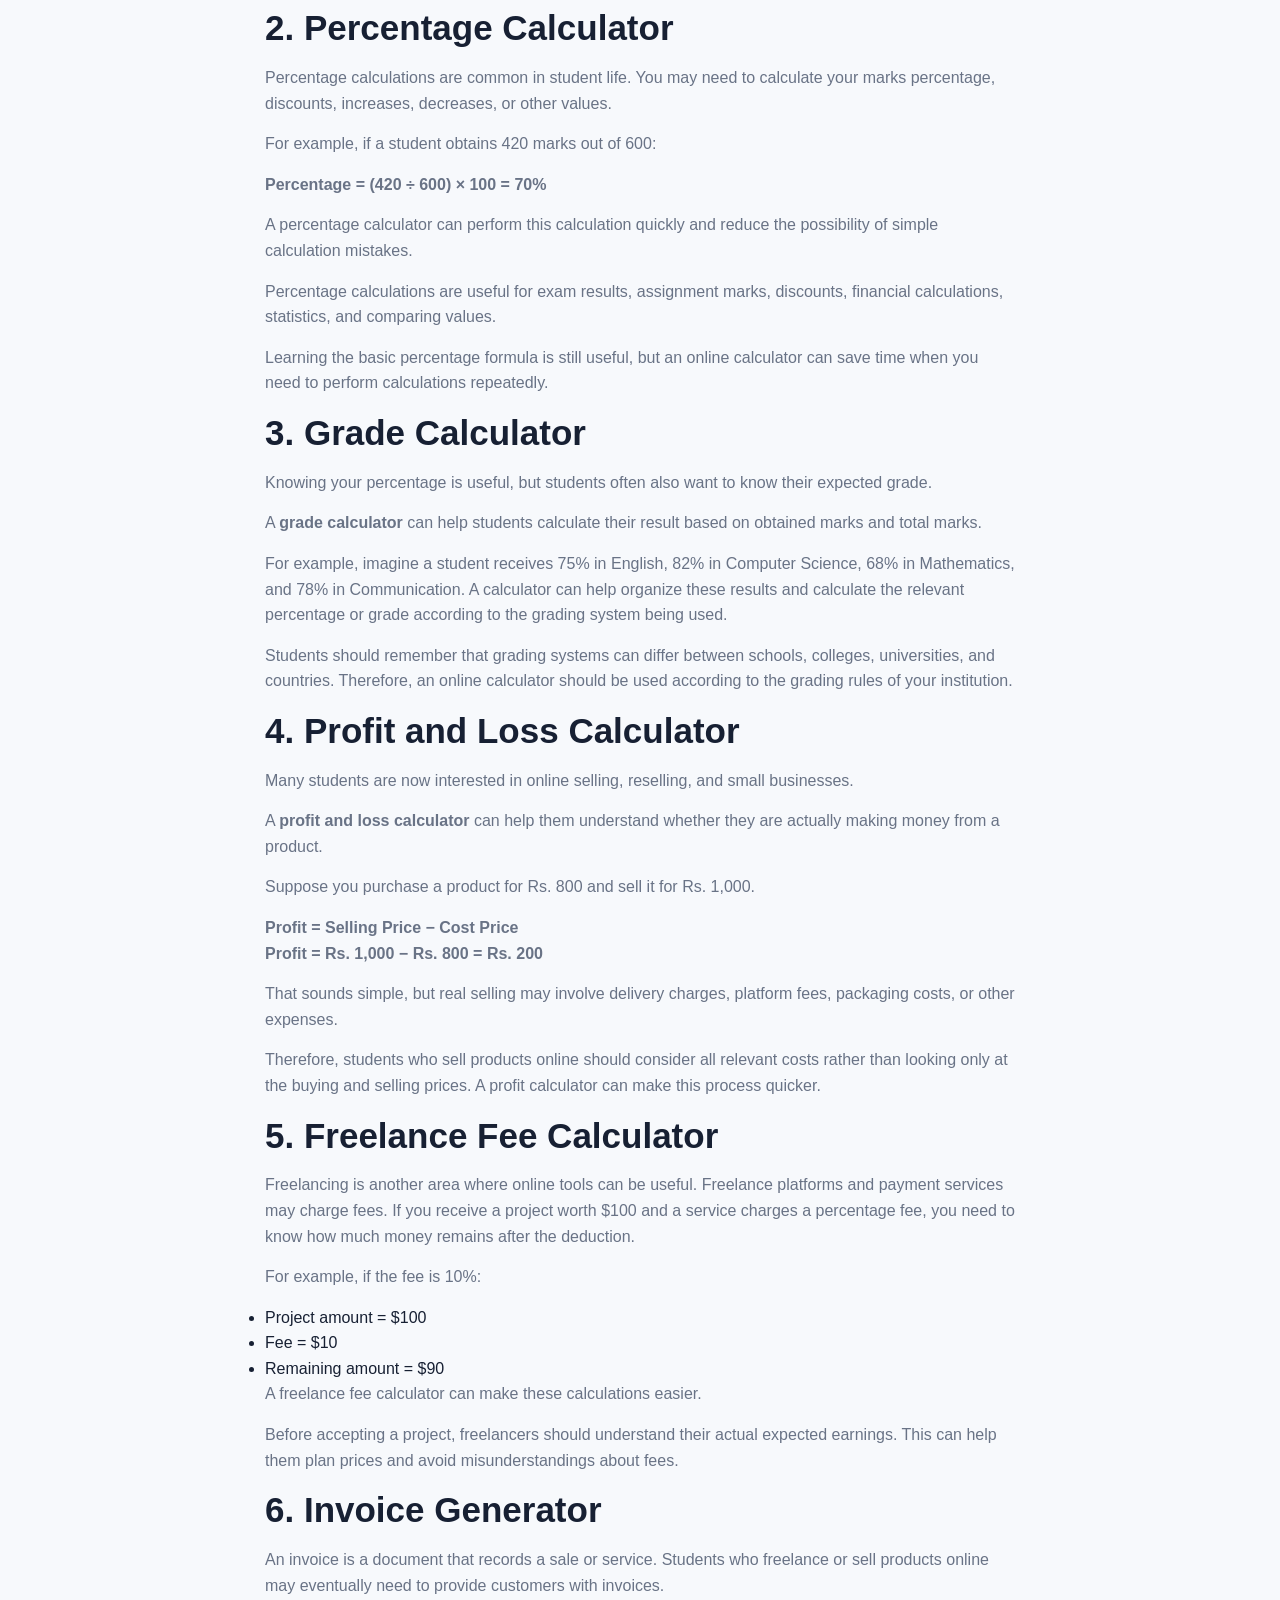
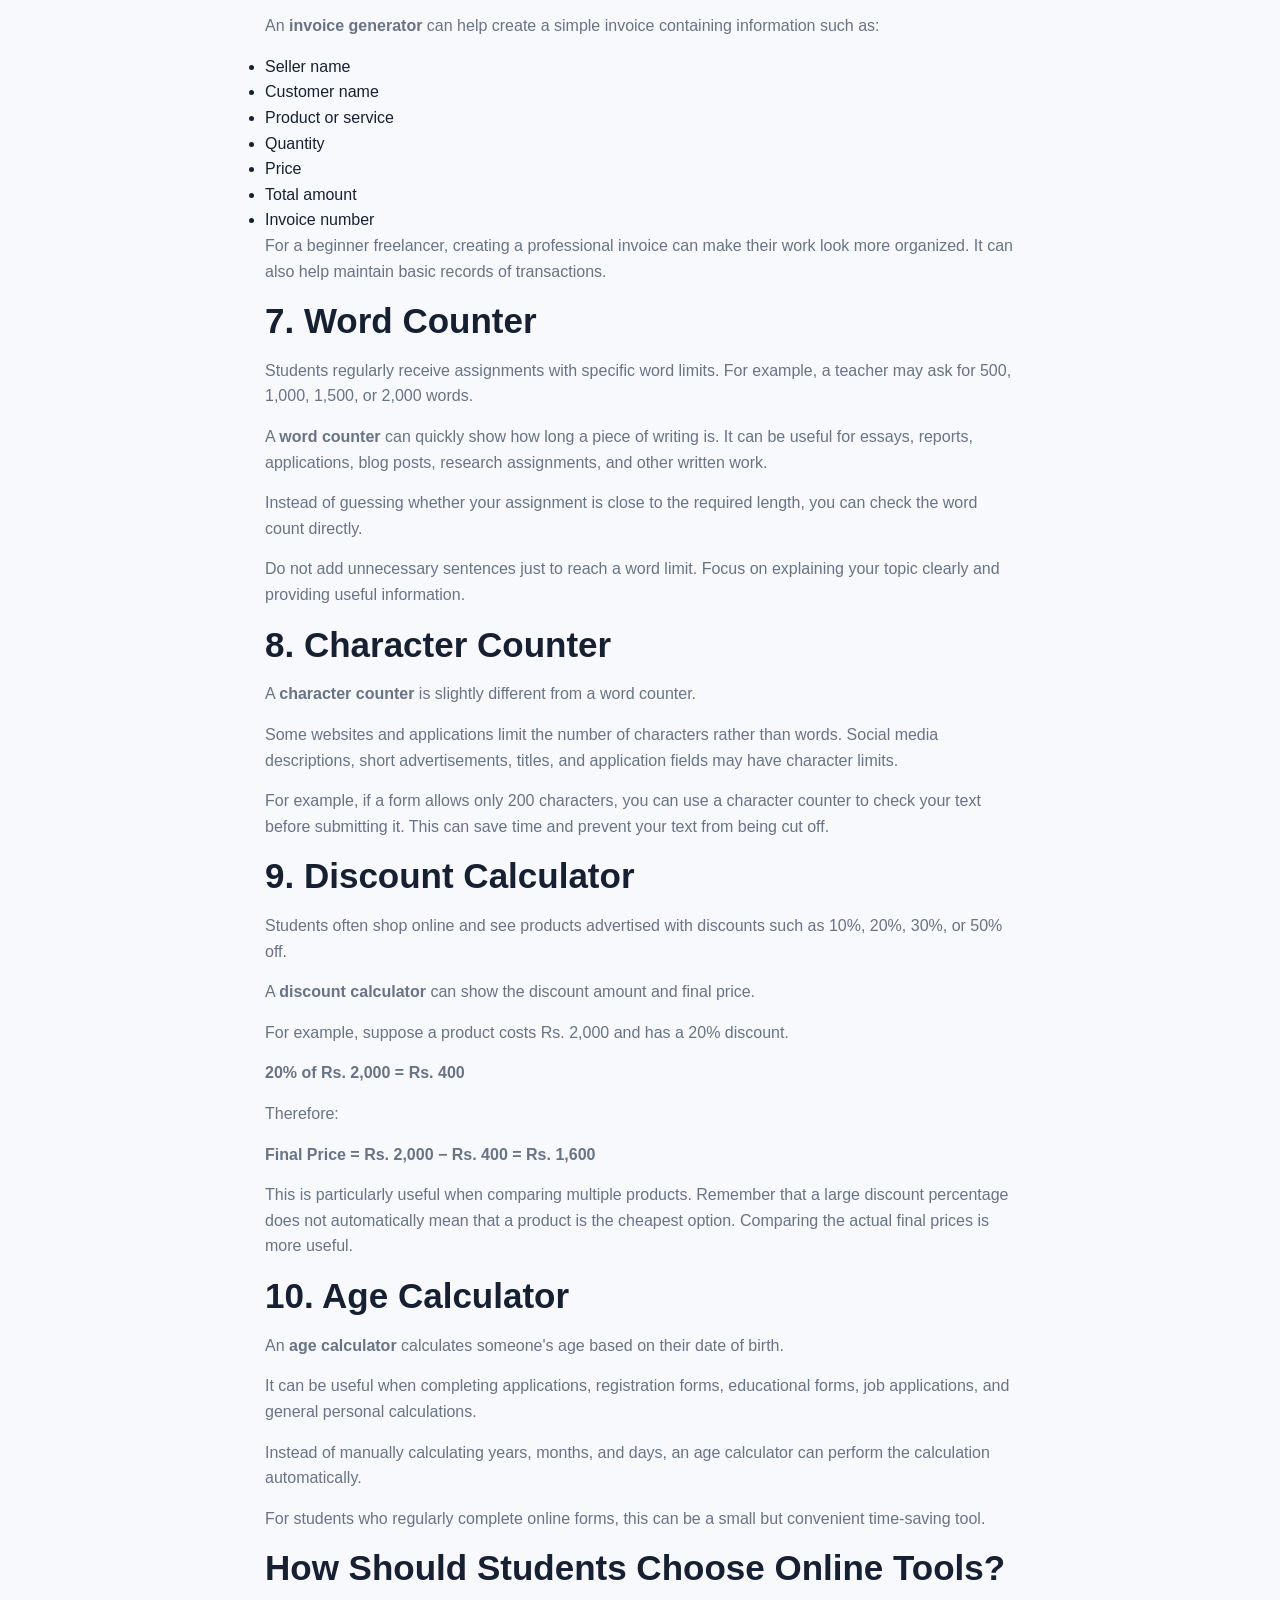
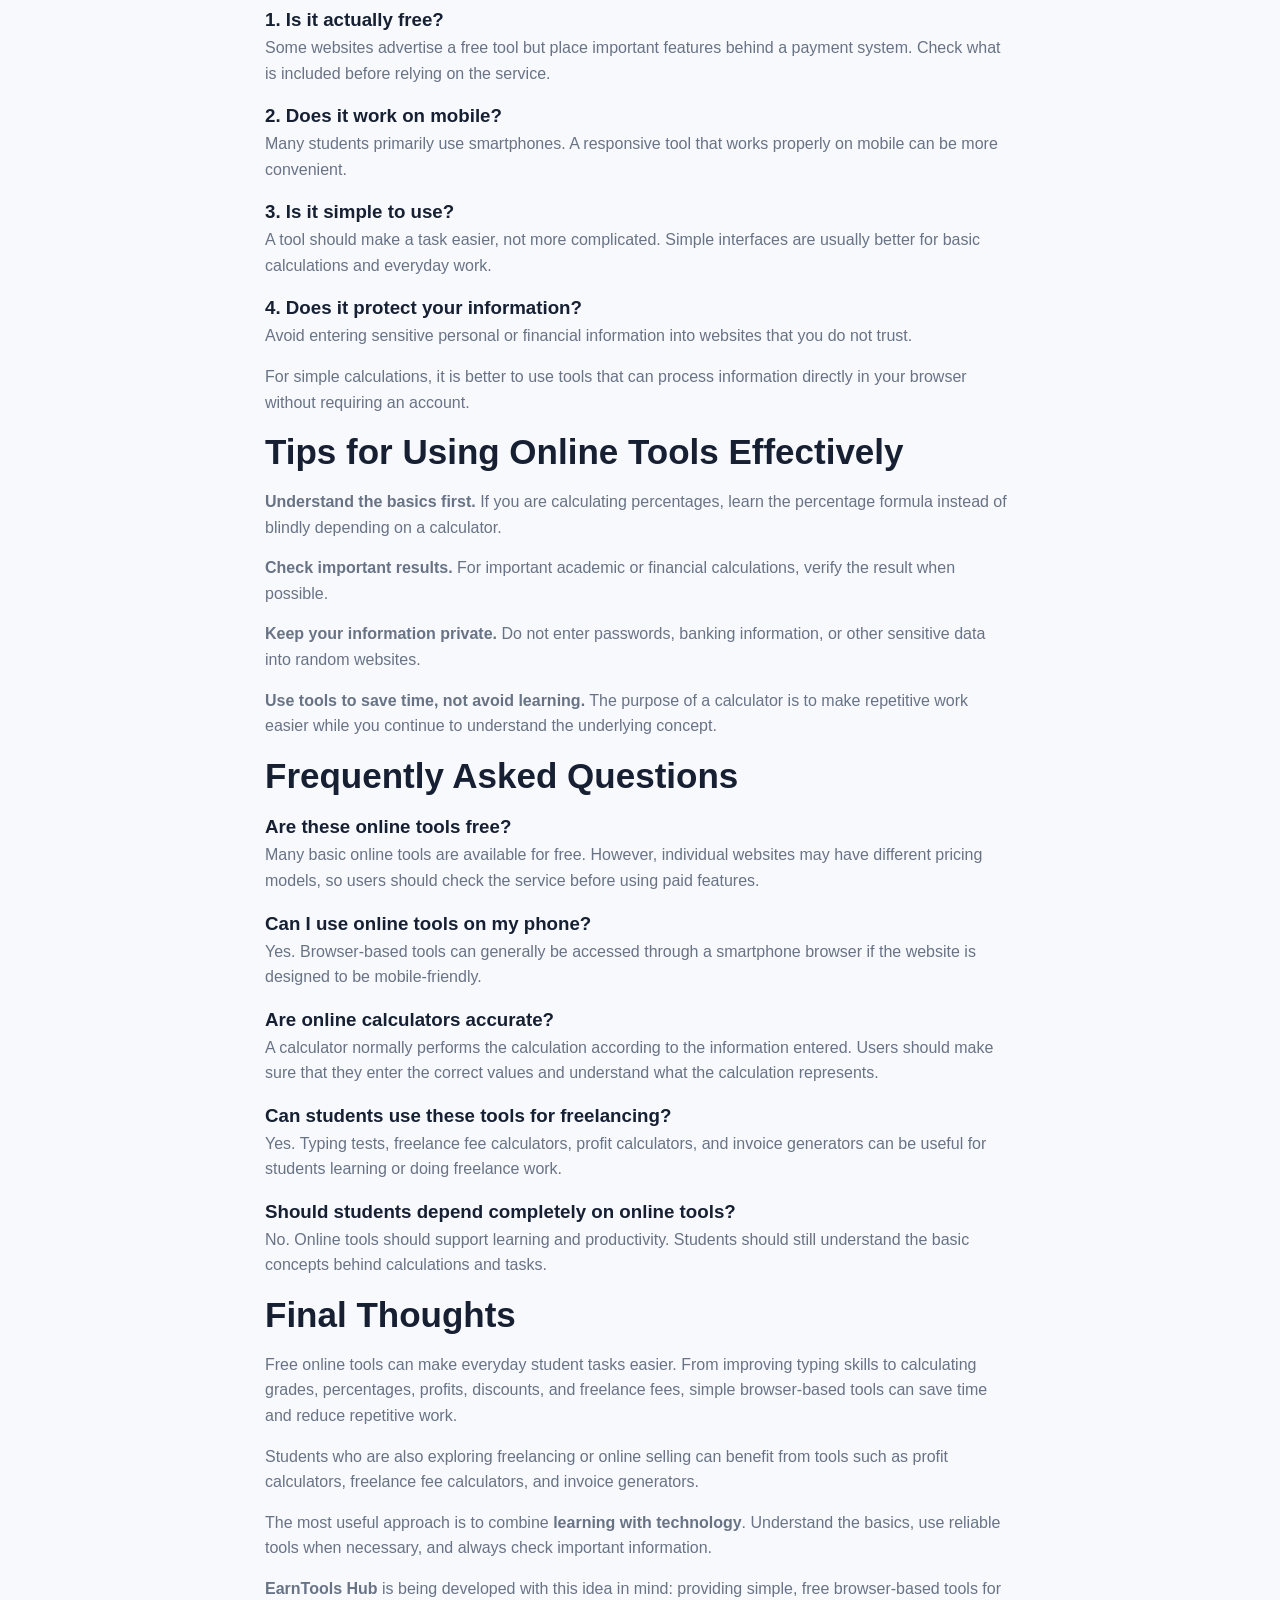
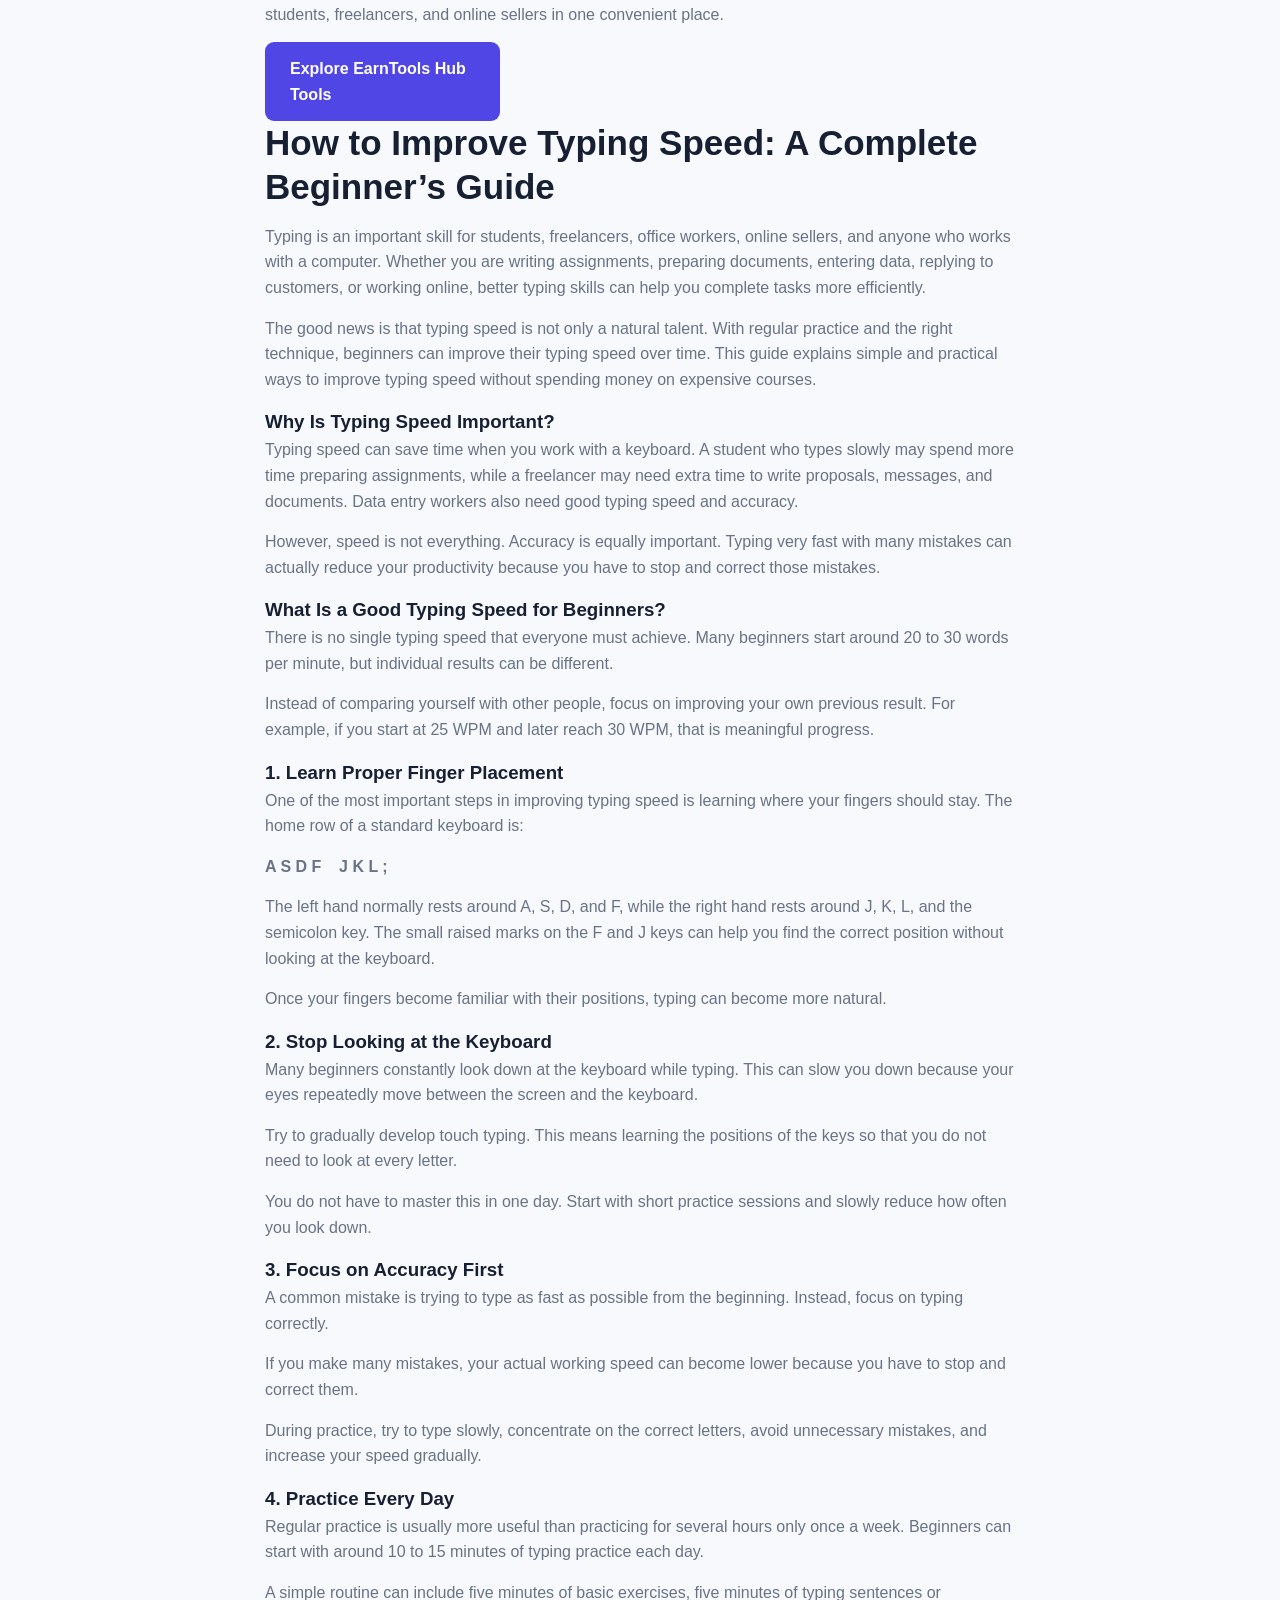
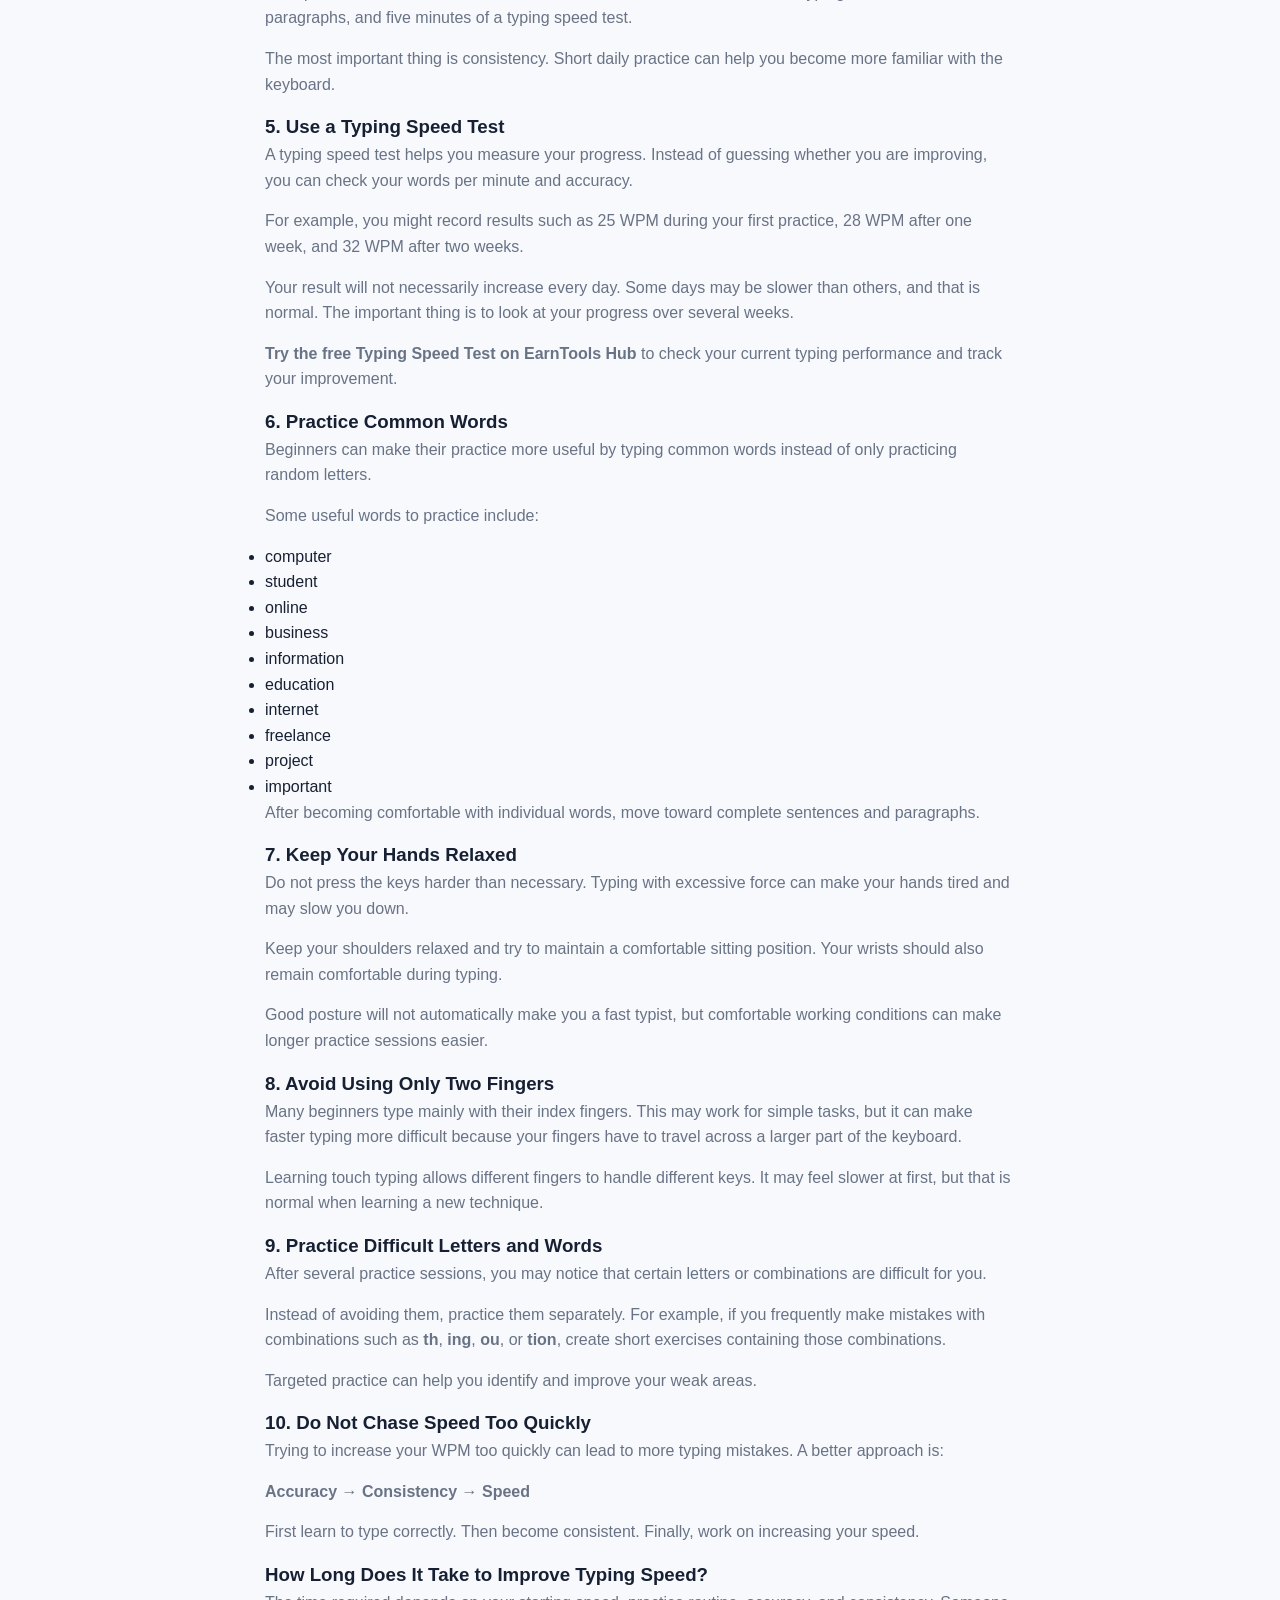
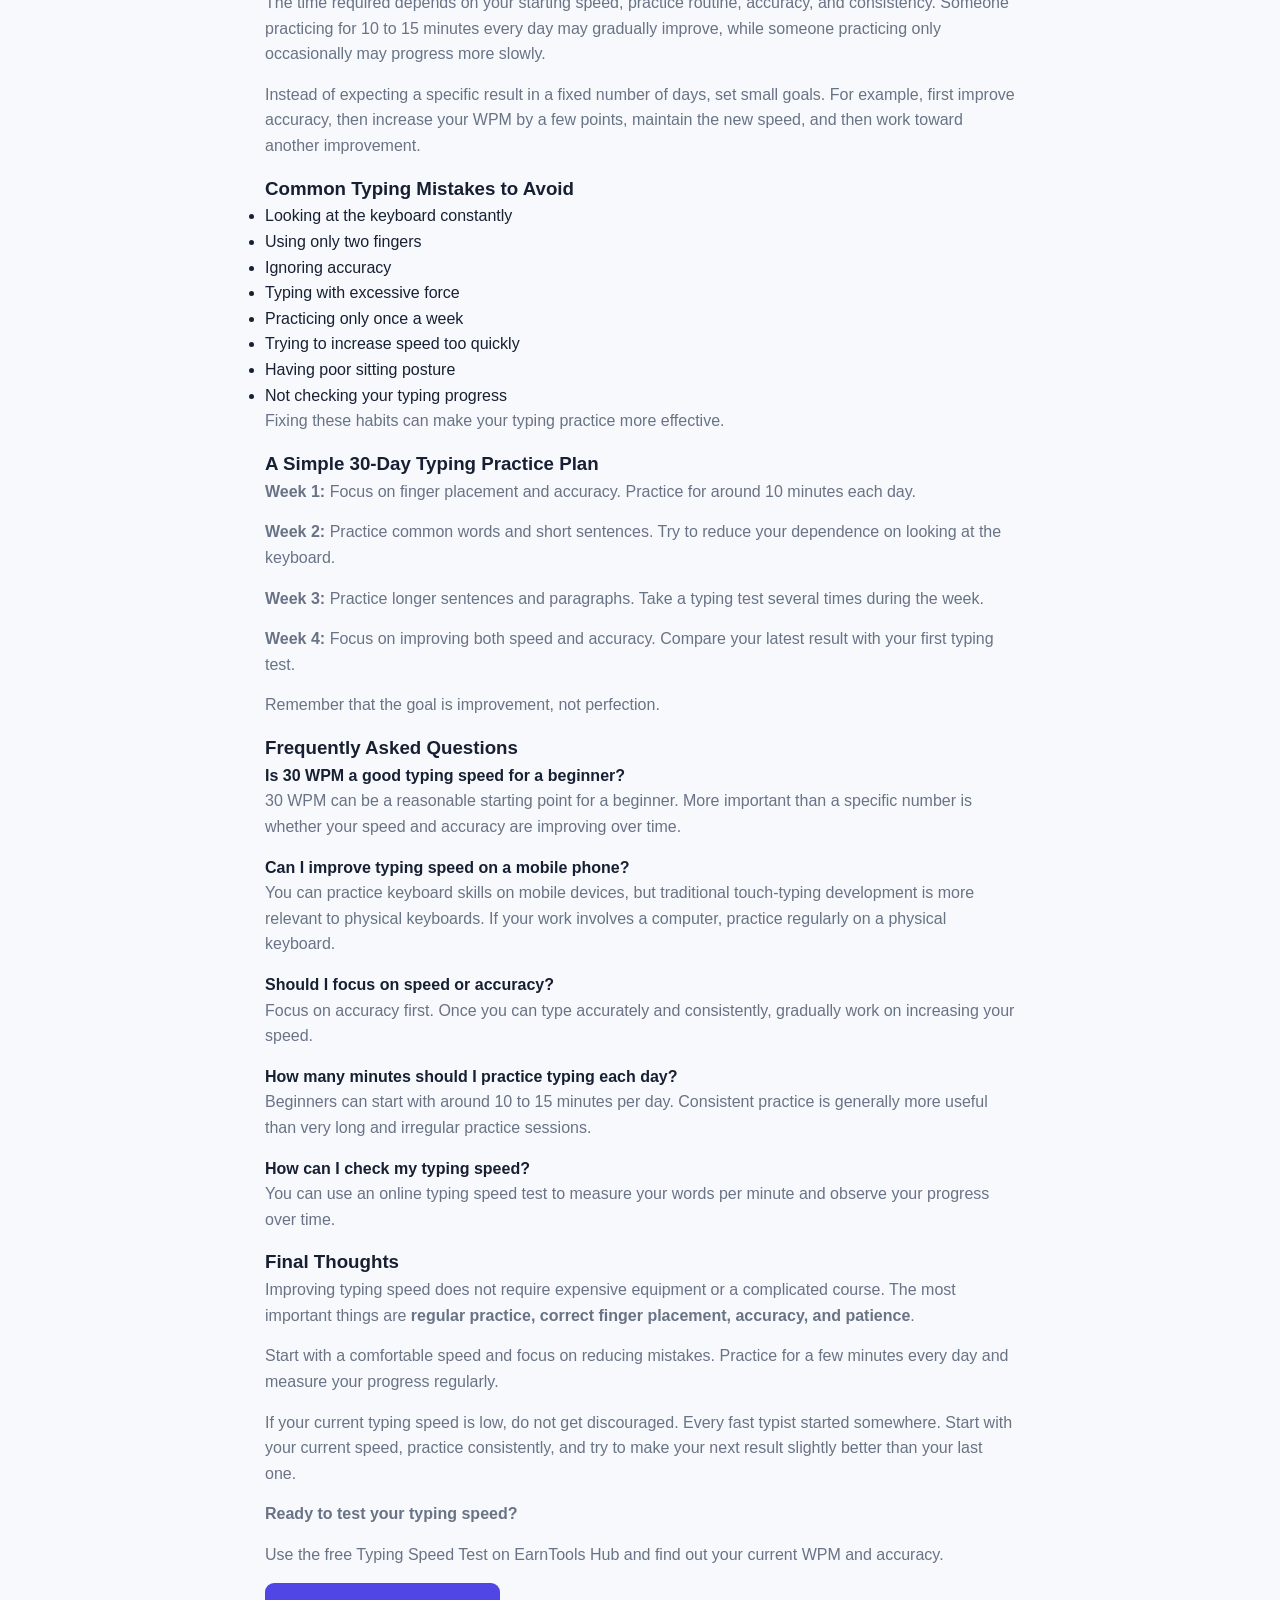
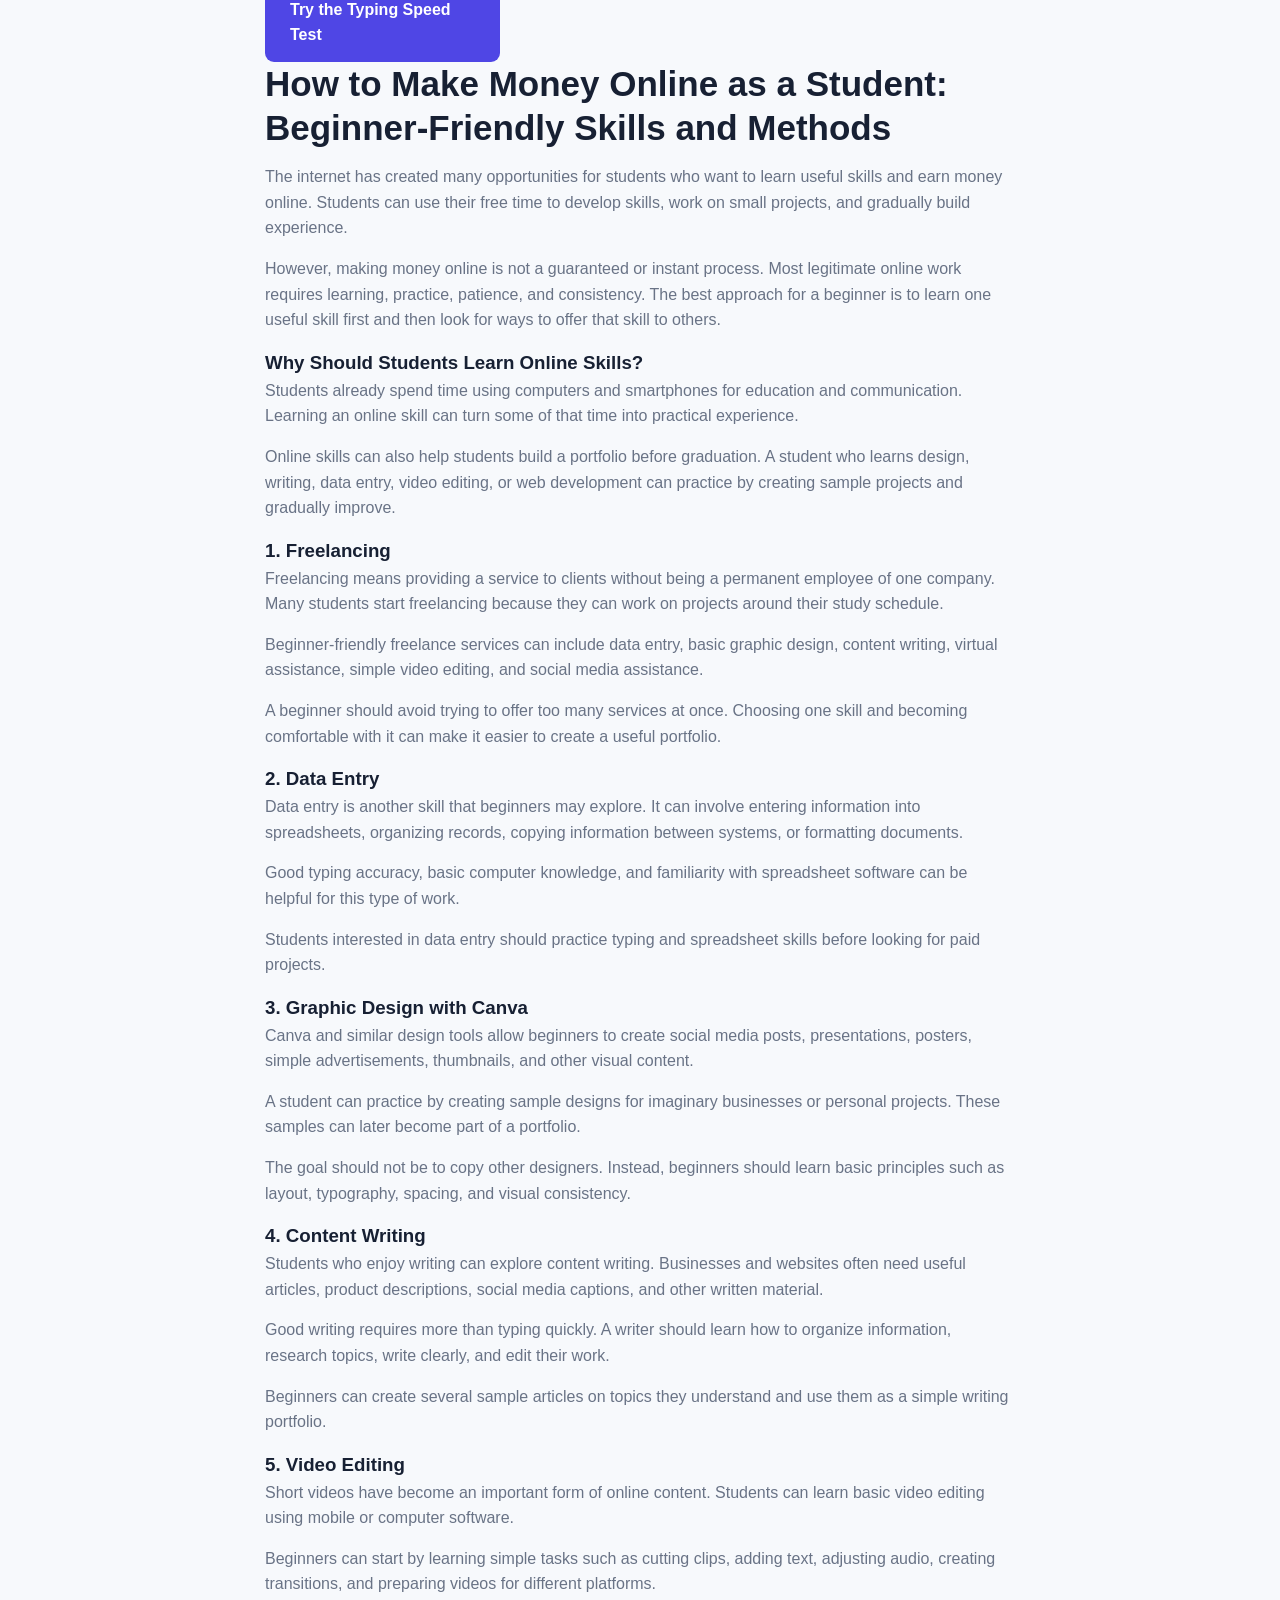
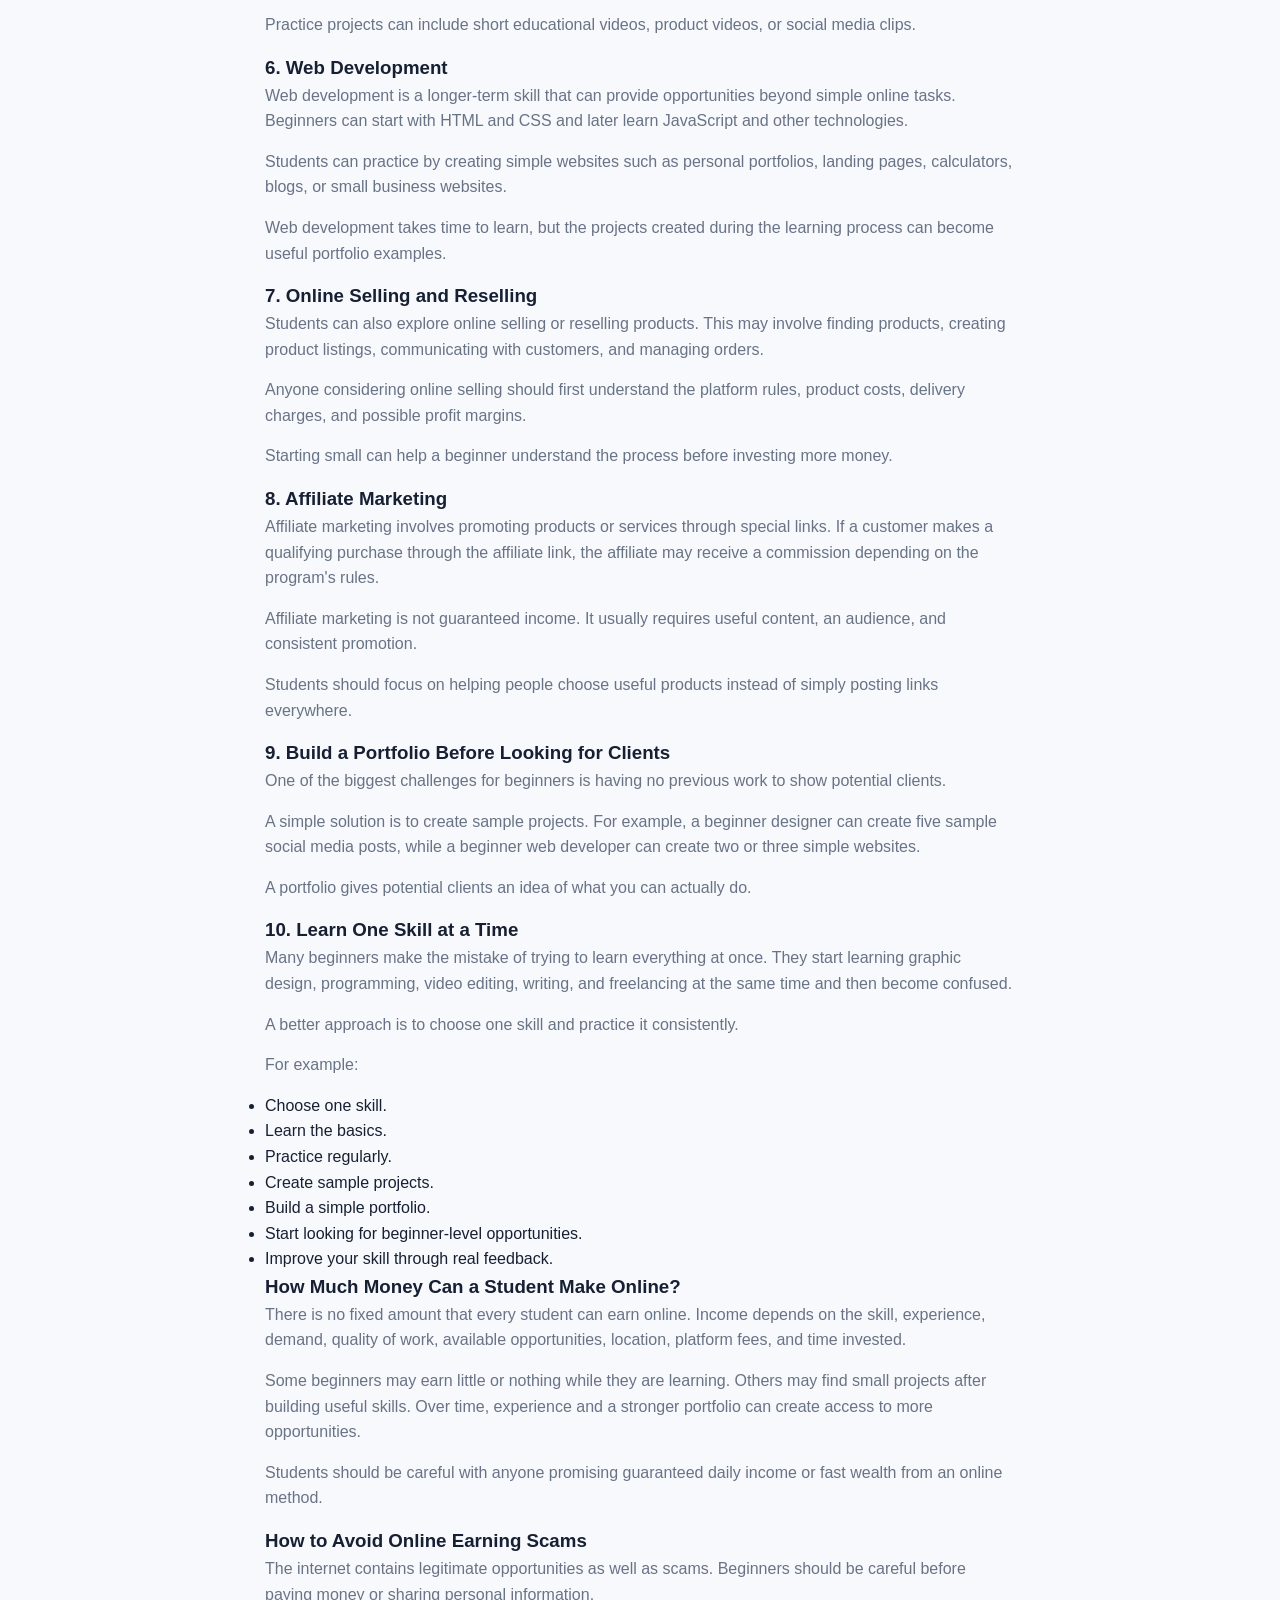
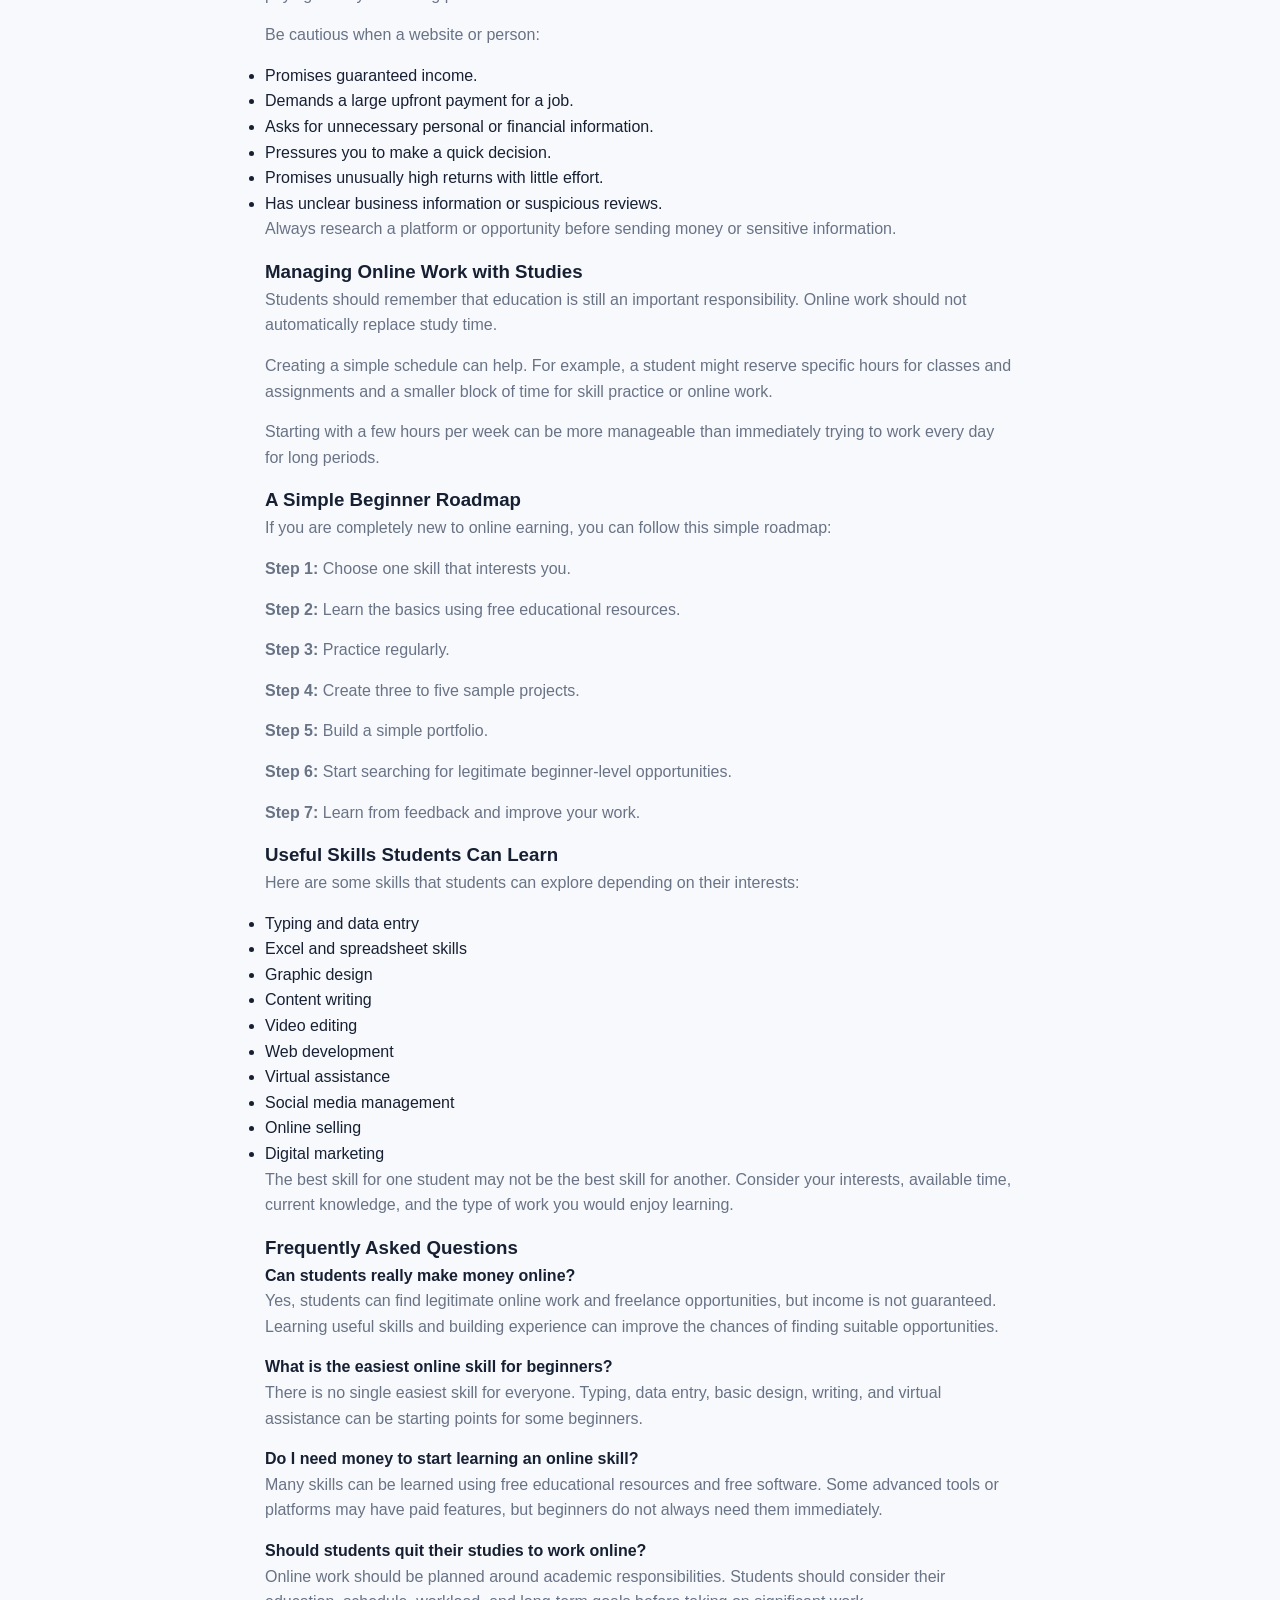
==== commit fc11cc2e: "Update blog.html" ====
--- a/blog.html
+++ b/blog.html
@@ -828,6 +828,337 @@
 </div>
 
 </article>
+<article class="blog-post">
+
+<h2>How to Make Money Online as a Student: Beginner-Friendly Skills and Methods</h2>
+
+<p>
+The internet has created many opportunities for students who want to learn useful skills and earn money online. Students can use their free time to develop skills, work on small projects, and gradually build experience.
+</p>
+
+<p>
+However, making money online is not a guaranteed or instant process. Most legitimate online work requires learning, practice, patience, and consistency. The best approach for a beginner is to learn one useful skill first and then look for ways to offer that skill to others.
+</p>
+
+<h3>Why Should Students Learn Online Skills?</h3>
+
+<p>
+Students already spend time using computers and smartphones for education and communication. Learning an online skill can turn some of that time into practical experience.
+</p>
+
+<p>
+Online skills can also help students build a portfolio before graduation. A student who learns design, writing, data entry, video editing, or web development can practice by creating sample projects and gradually improve.
+</p>
+
+<h3>1. Freelancing</h3>
+
+<p>
+Freelancing means providing a service to clients without being a permanent employee of one company. Many students start freelancing because they can work on projects around their study schedule.
+</p>
+
+<p>
+Beginner-friendly freelance services can include data entry, basic graphic design, content writing, virtual assistance, simple video editing, and social media assistance.
+</p>
+
+<p>
+A beginner should avoid trying to offer too many services at once. Choosing one skill and becoming comfortable with it can make it easier to create a useful portfolio.
+</p>
+
+<h3>2. Data Entry</h3>
+
+<p>
+Data entry is another skill that beginners may explore. It can involve entering information into spreadsheets, organizing records, copying information between systems, or formatting documents.
+</p>
+
+<p>
+Good typing accuracy, basic computer knowledge, and familiarity with spreadsheet software can be helpful for this type of work.
+</p>
+
+<p>
+Students interested in data entry should practice typing and spreadsheet skills before looking for paid projects.
+</p>
+
+<h3>3. Graphic Design with Canva</h3>
+
+<p>
+Canva and similar design tools allow beginners to create social media posts, presentations, posters, simple advertisements, thumbnails, and other visual content.
+</p>
+
+<p>
+A student can practice by creating sample designs for imaginary businesses or personal projects. These samples can later become part of a portfolio.
+</p>
+
+<p>
+The goal should not be to copy other designers. Instead, beginners should learn basic principles such as layout, typography, spacing, and visual consistency.
+</p>
+
+<h3>4. Content Writing</h3>
+
+<p>
+Students who enjoy writing can explore content writing. Businesses and websites often need useful articles, product descriptions, social media captions, and other written material.
+</p>
+
+<p>
+Good writing requires more than typing quickly. A writer should learn how to organize information, research topics, write clearly, and edit their work.
+</p>
+
+<p>
+Beginners can create several sample articles on topics they understand and use them as a simple writing portfolio.
+</p>
+
+<h3>5. Video Editing</h3>
+
+<p>
+Short videos have become an important form of online content. Students can learn basic video editing using mobile or computer software.
+</p>
+
+<p>
+Beginners can start by learning simple tasks such as cutting clips, adding text, adjusting audio, creating transitions, and preparing videos for different platforms.
+</p>
+
+<p>
+Practice projects can include short educational videos, product videos, or social media clips.
+</p>
+
+<h3>6. Web Development</h3>
+
+<p>
+Web development is a longer-term skill that can provide opportunities beyond simple online tasks. Beginners can start with HTML and CSS and later learn JavaScript and other technologies.
+</p>
+
+<p>
+Students can practice by creating simple websites such as personal portfolios, landing pages, calculators, blogs, or small business websites.
+</p>
+
+<p>
+Web development takes time to learn, but the projects created during the learning process can become useful portfolio examples.
+</p>
+
+<h3>7. Online Selling and Reselling</h3>
+
+<p>
+Students can also explore online selling or reselling products. This may involve finding products, creating product listings, communicating with customers, and managing orders.
+</p>
+
+<p>
+Anyone considering online selling should first understand the platform rules, product costs, delivery charges, and possible profit margins.
+</p>
+
+<p>
+Starting small can help a beginner understand the process before investing more money.
+</p>
+
+<h3>8. Affiliate Marketing</h3>
+
+<p>
+Affiliate marketing involves promoting products or services through special links. If a customer makes a qualifying purchase through the affiliate link, the affiliate may receive a commission depending on the program's rules.
+</p>
+
+<p>
+Affiliate marketing is not guaranteed income. It usually requires useful content, an audience, and consistent promotion.
+</p>
+
+<p>
+Students should focus on helping people choose useful products instead of simply posting links everywhere.
+</p>
+
+<h3>9. Build a Portfolio Before Looking for Clients</h3>
+
+<p>
+One of the biggest challenges for beginners is having no previous work to show potential clients.
+</p>
+
+<p>
+A simple solution is to create sample projects. For example, a beginner designer can create five sample social media posts, while a beginner web developer can create two or three simple websites.
+</p>
+
+<p>
+A portfolio gives potential clients an idea of what you can actually do.
+</p>
+
+<h3>10. Learn One Skill at a Time</h3>
+
+<p>
+Many beginners make the mistake of trying to learn everything at once. They start learning graphic design, programming, video editing, writing, and freelancing at the same time and then become confused.
+</p>
+
+<p>
+A better approach is to choose one skill and practice it consistently.
+</p>
+
+<p>
+For example:
+</p>
+
+<ul>
+<li>Choose one skill.</li>
+<li>Learn the basics.</li>
+<li>Practice regularly.</li>
+<li>Create sample projects.</li>
+<li>Build a simple portfolio.</li>
+<li>Start looking for beginner-level opportunities.</li>
+<li>Improve your skill through real feedback.</li>
+</ul>
+
+<h3>How Much Money Can a Student Make Online?</h3>
+
+<p>
+There is no fixed amount that every student can earn online. Income depends on the skill, experience, demand, quality of work, available opportunities, location, platform fees, and time invested.
+</p>
+
+<p>
+Some beginners may earn little or nothing while they are learning. Others may find small projects after building useful skills. Over time, experience and a stronger portfolio can create access to more opportunities.
+</p>
+
+<p>
+Students should be careful with anyone promising guaranteed daily income or fast wealth from an online method.
+</p>
+
+<h3>How to Avoid Online Earning Scams</h3>
+
+<p>
+The internet contains legitimate opportunities as well as scams. Beginners should be careful before paying money or sharing personal information.
+</p>
+
+<p>
+Be cautious when a website or person:
+</p>
+
+<ul>
+<li>Promises guaranteed income.</li>
+<li>Demands a large upfront payment for a job.</li>
+<li>Asks for unnecessary personal or financial information.</li>
+<li>Pressures you to make a quick decision.</li>
+<li>Promises unusually high returns with little effort.</li>
+<li>Has unclear business information or suspicious reviews.</li>
+</ul>
+
+<p>
+Always research a platform or opportunity before sending money or sensitive information.
+</p>
+
+<h3>Managing Online Work with Studies</h3>
+
+<p>
+Students should remember that education is still an important responsibility. Online work should not automatically replace study time.
+</p>
+
+<p>
+Creating a simple schedule can help. For example, a student might reserve specific hours for classes and assignments and a smaller block of time for skill practice or online work.
+</p>
+
+<p>
+Starting with a few hours per week can be more manageable than immediately trying to work every day for long periods.
+</p>
+
+<h3>A Simple Beginner Roadmap</h3>
+
+<p>
+If you are completely new to online earning, you can follow this simple roadmap:
+</p>
+
+<p>
+<strong>Step 1:</strong> Choose one skill that interests you.
+</p>
+
+<p>
+<strong>Step 2:</strong> Learn the basics using free educational resources.
+</p>
+
+<p>
+<strong>Step 3:</strong> Practice regularly.
+</p>
+
+<p>
+<strong>Step 4:</strong> Create three to five sample projects.
+</p>
+
+<p>
+<strong>Step 5:</strong> Build a simple portfolio.
+</p>
+
+<p>
+<strong>Step 6:</strong> Start searching for legitimate beginner-level opportunities.
+</p>
+
+<p>
+<strong>Step 7:</strong> Learn from feedback and improve your work.
+</p>
+
+<h3>Useful Skills Students Can Learn</h3>
+
+<p>
+Here are some skills that students can explore depending on their interests:
+</p>
+
+<ul>
+<li>Typing and data entry</li>
+<li>Excel and spreadsheet skills</li>
+<li>Graphic design</li>
+<li>Content writing</li>
+<li>Video editing</li>
+<li>Web development</li>
+<li>Virtual assistance</li>
+<li>Social media management</li>
+<li>Online selling</li>
+<li>Digital marketing</li>
+</ul>
+
+<p>
+The best skill for one student may not be the best skill for another. Consider your interests, available time, current knowledge, and the type of work you would enjoy learning.
+</p>
+
+<h3>Frequently Asked Questions</h3>
+
+<h4>Can students really make money online?</h4>
+
+<p>
+Yes, students can find legitimate online work and freelance opportunities, but income is not guaranteed. Learning useful skills and building experience can improve the chances of finding suitable opportunities.
+</p>
+
+<h4>What is the easiest online skill for beginners?</h4>
+
+<p>
+There is no single easiest skill for everyone. Typing, data entry, basic design, writing, and virtual assistance can be starting points for some beginners.
+</p>
+
+<h4>Do I need money to start learning an online skill?</h4>
+
+<p>
+Many skills can be learned using free educational resources and free software. Some advanced tools or platforms may have paid features, but beginners do not always need them immediately.
+</p>
+
+<h4>Should students quit their studies to work online?</h4>
+
+<p>
+Online work should be planned around academic responsibilities. Students should consider their education, schedule, workload, and long-term goals before taking on significant work.
+</p>
+
+<h4>How long does it take to learn an online skill?</h4>
+
+<p>
+It depends on the skill and the amount of practice. Basic skills can be learned relatively quickly, while professional-level skills may require months or years of continued practice.
+</p>
+
+<h3>Final Thoughts</h3>
+
+<p>
+Making money online as a student is possible, but it should be approached as a learning and skill-building journey rather than a shortcut to instant income.
+</p>
+
+<p>
+Choose one useful skill, practice it consistently, create real examples of your work, and learn how to identify legitimate opportunities. Avoid unrealistic promises and never assume that an online earning method will automatically produce a certain amount of money.
+</p>
+
+<p>
+The most valuable result may not be your first online payment. It can be the skill, experience, confidence, and portfolio you build along the way.
+</p>
+
+<div class="tools-grid">
+<a href="index.html#tools" class="primary-btn">Explore Free EarnTools Hub Tools</a>
+</div>
+
+</article>  
 </div>
 </section>
 
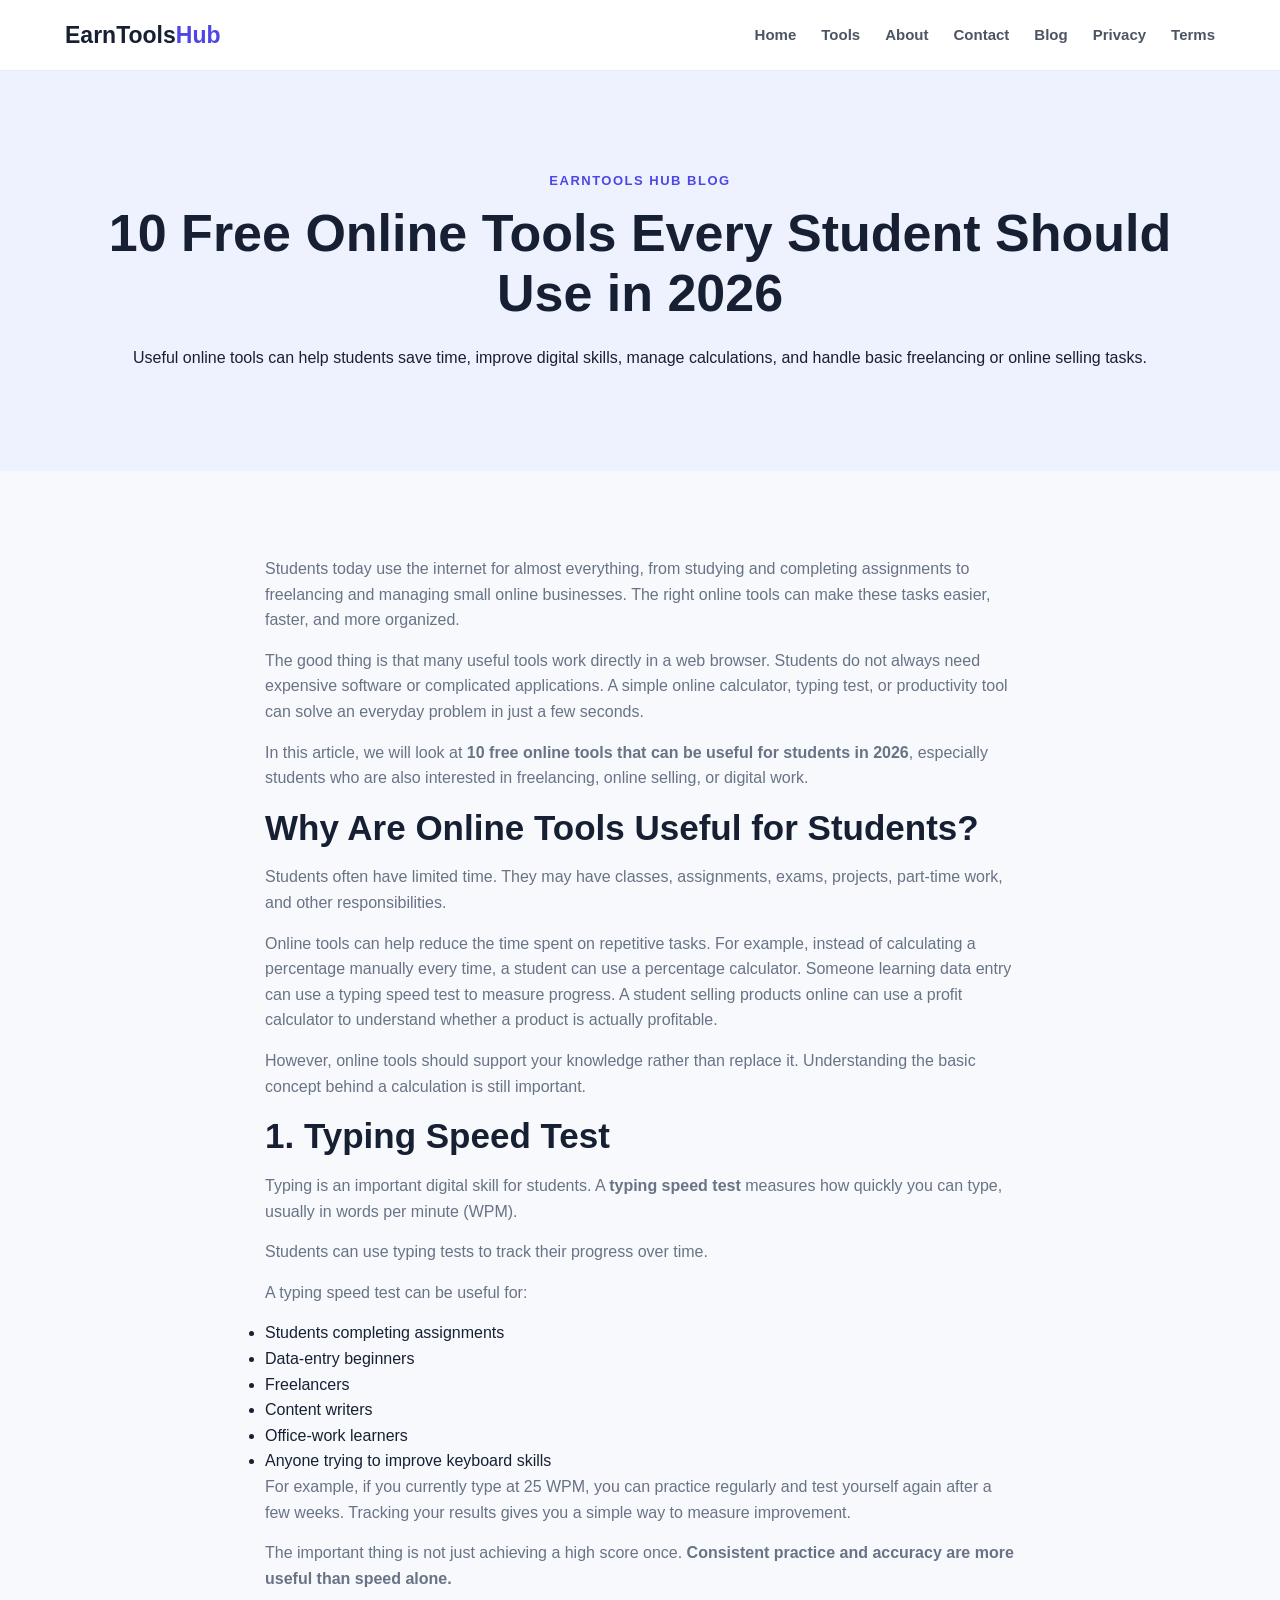
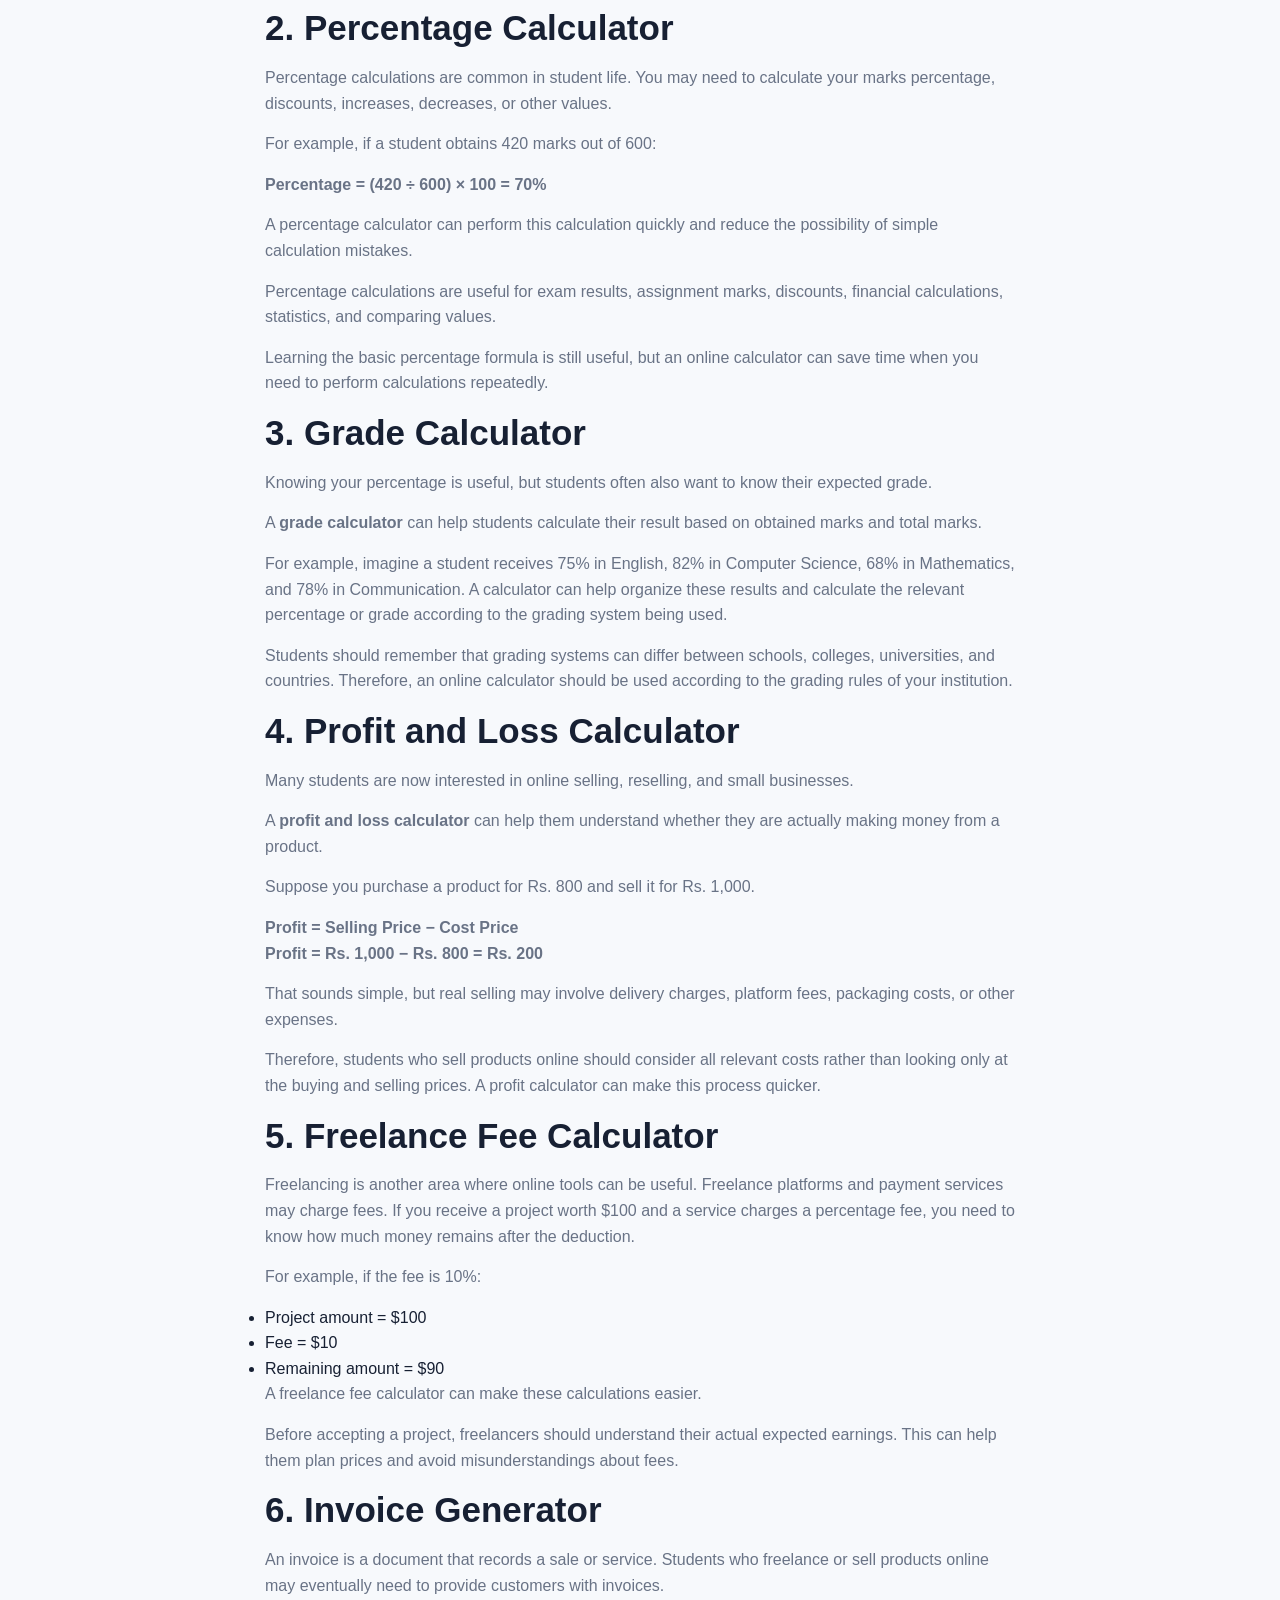
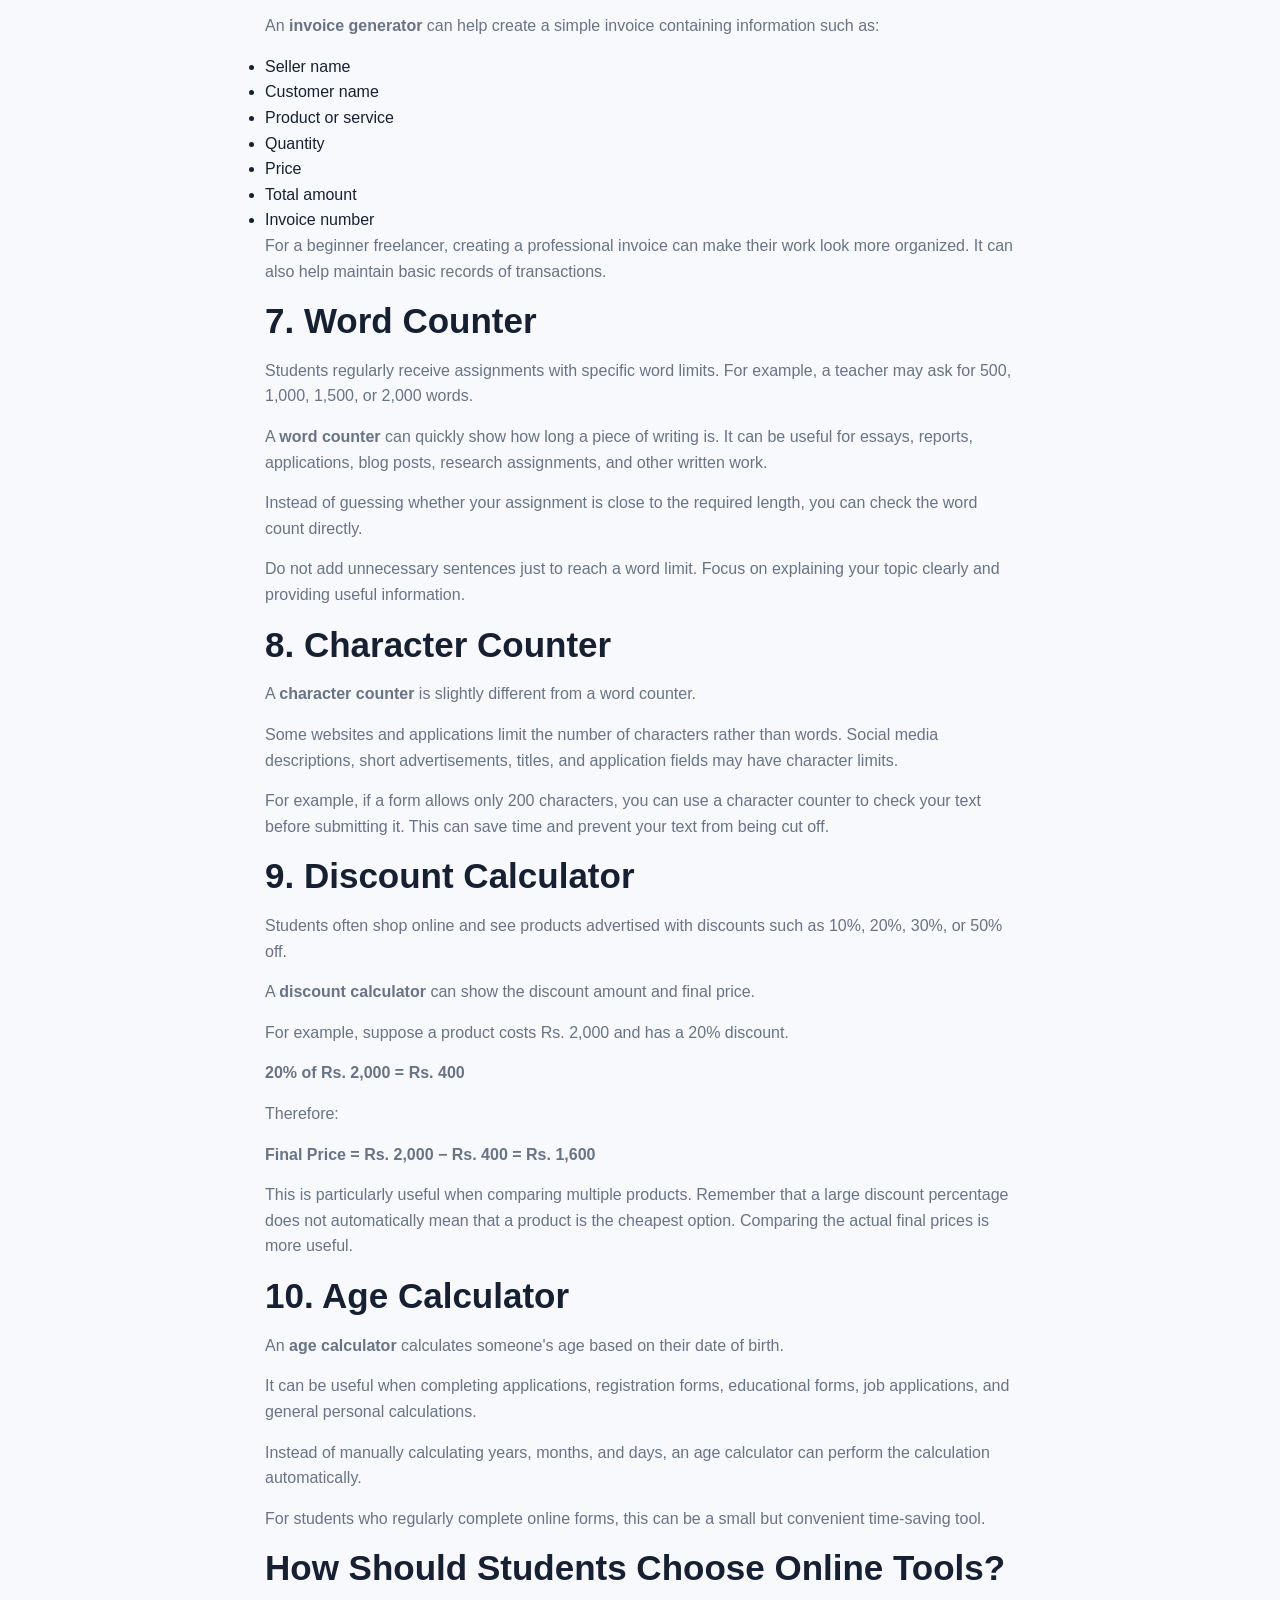
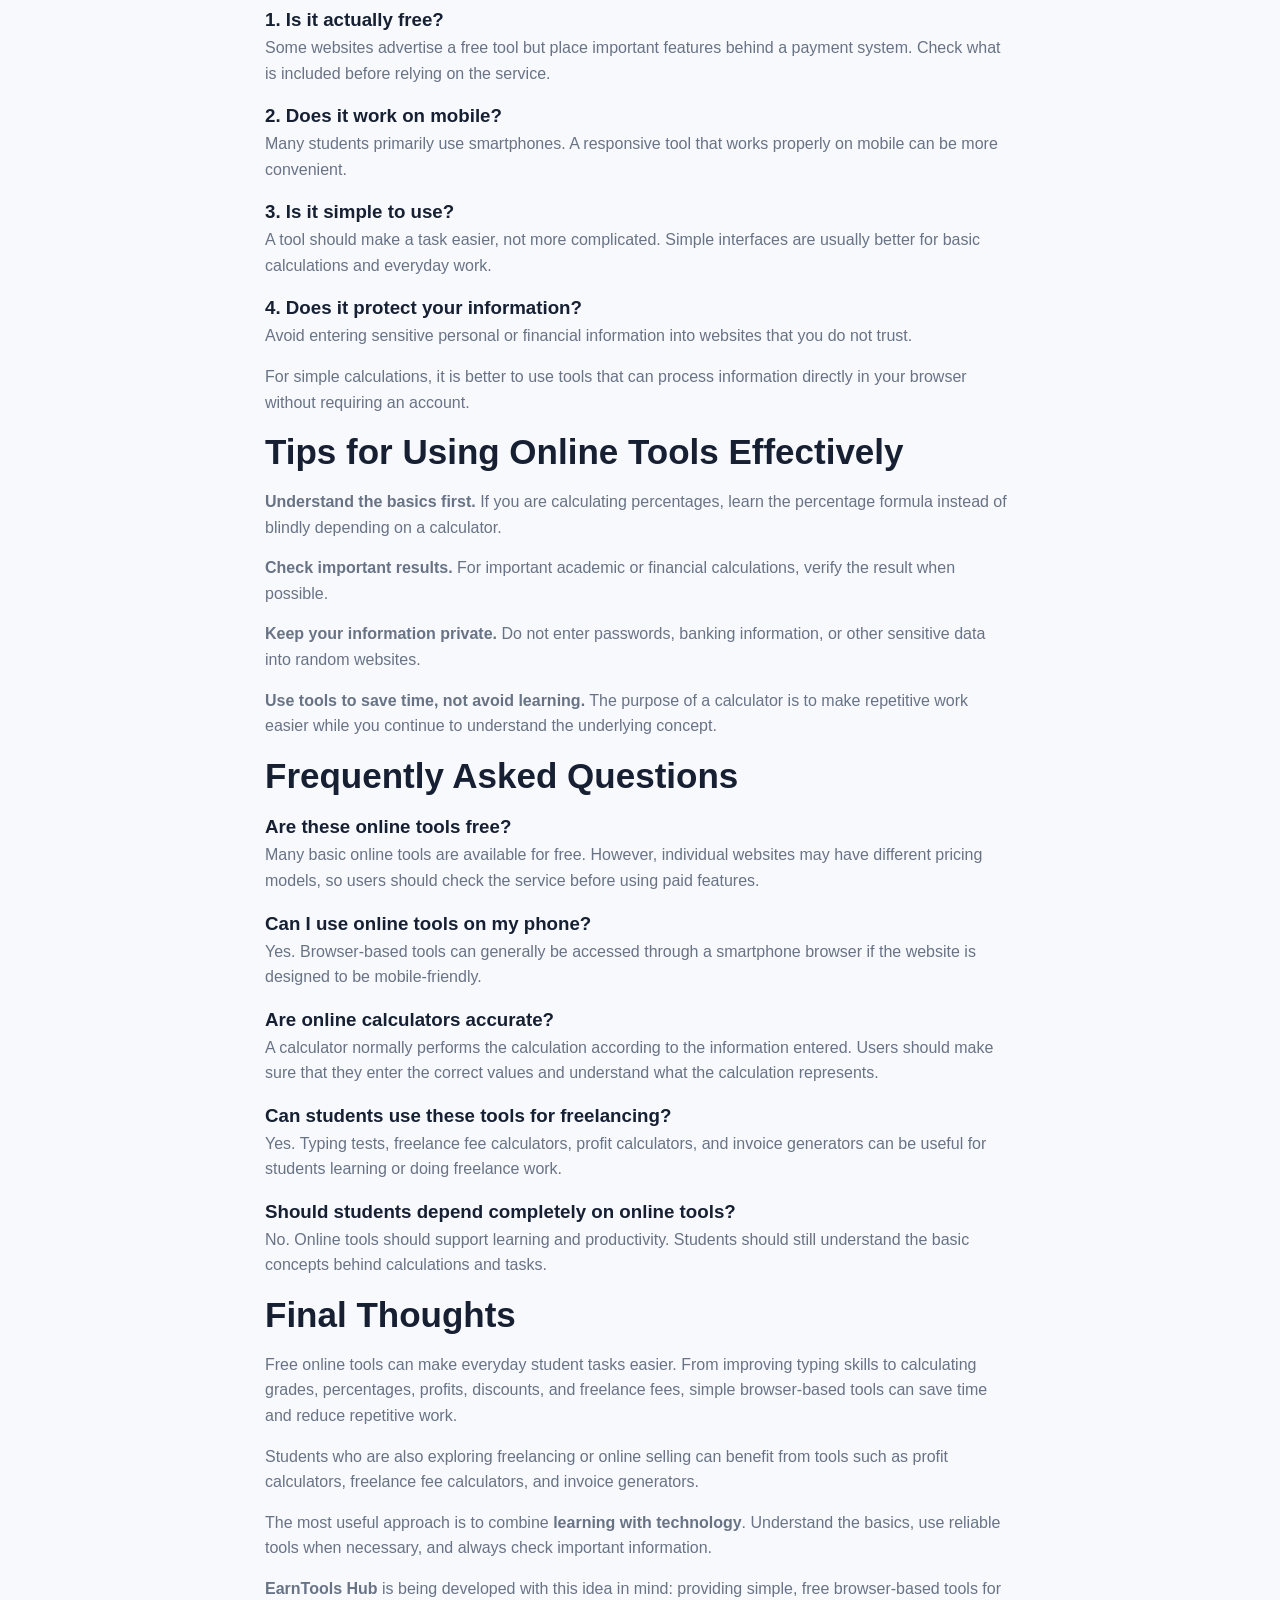
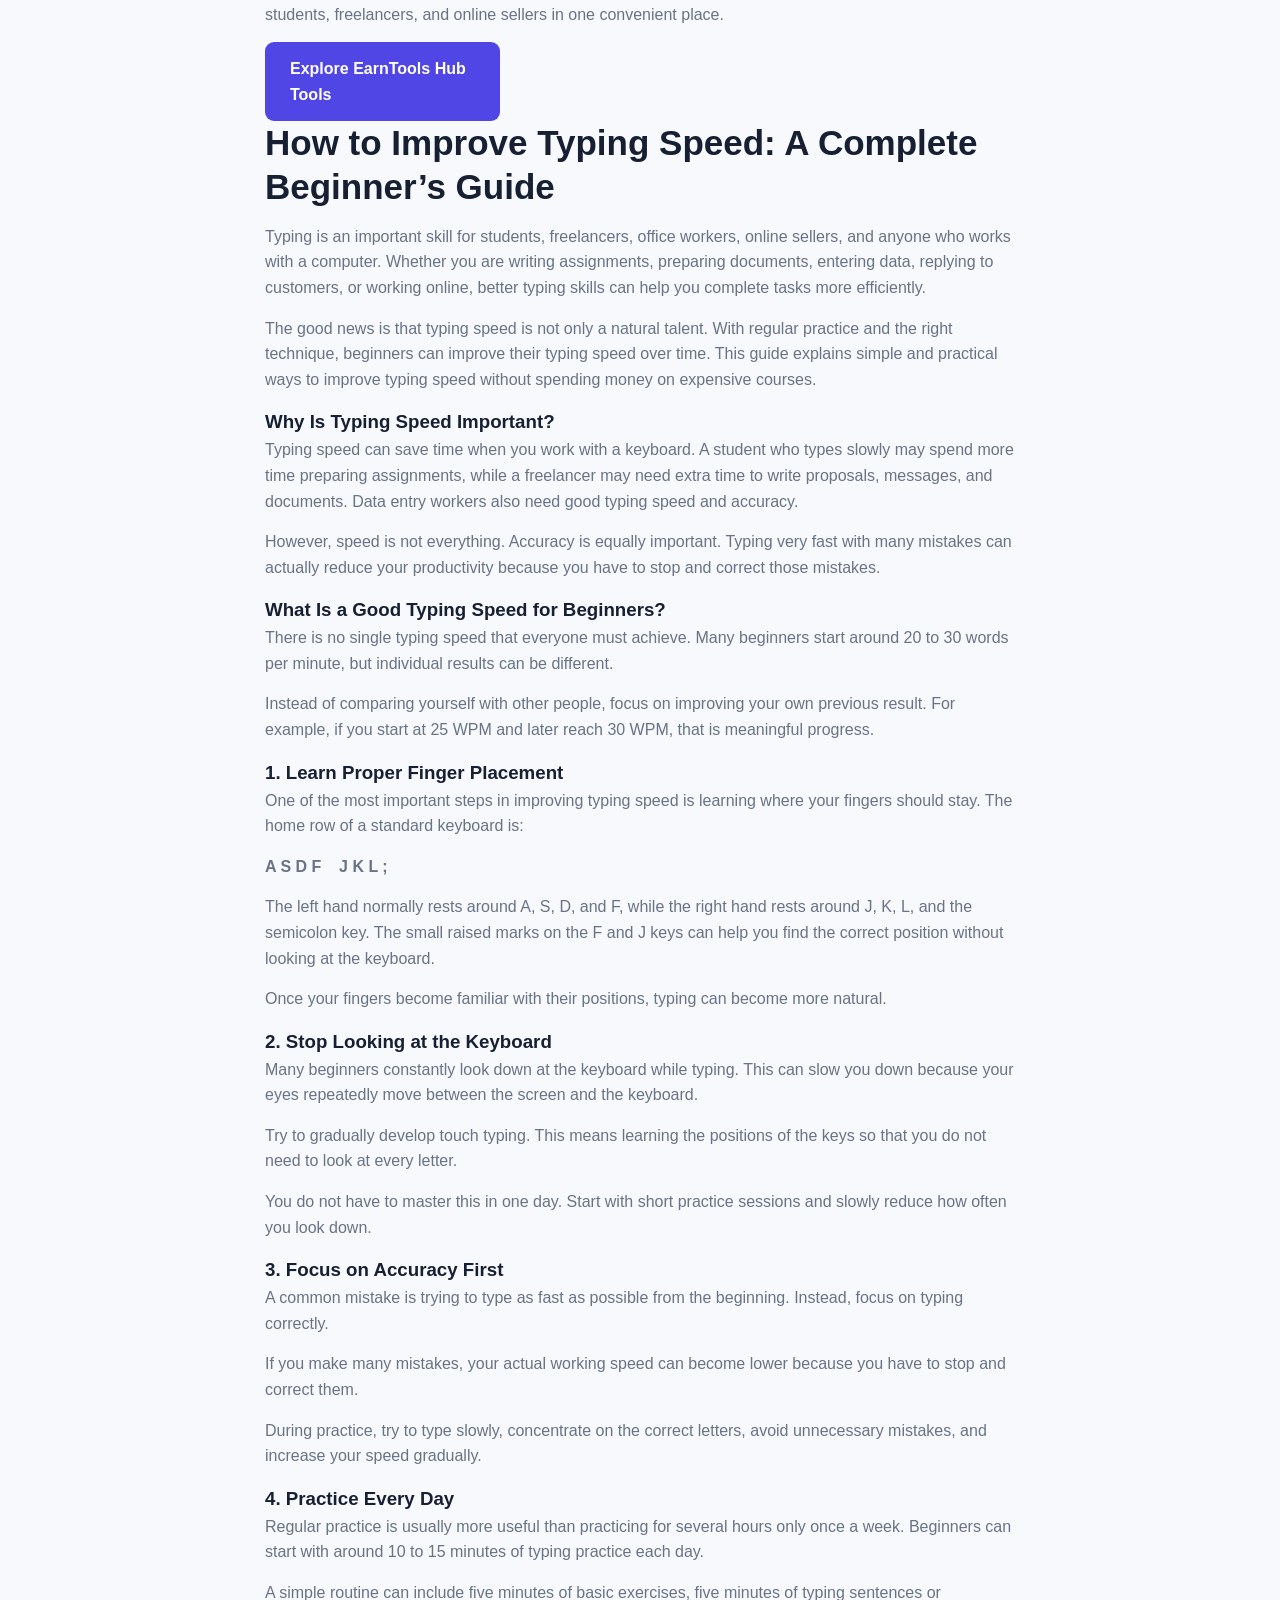
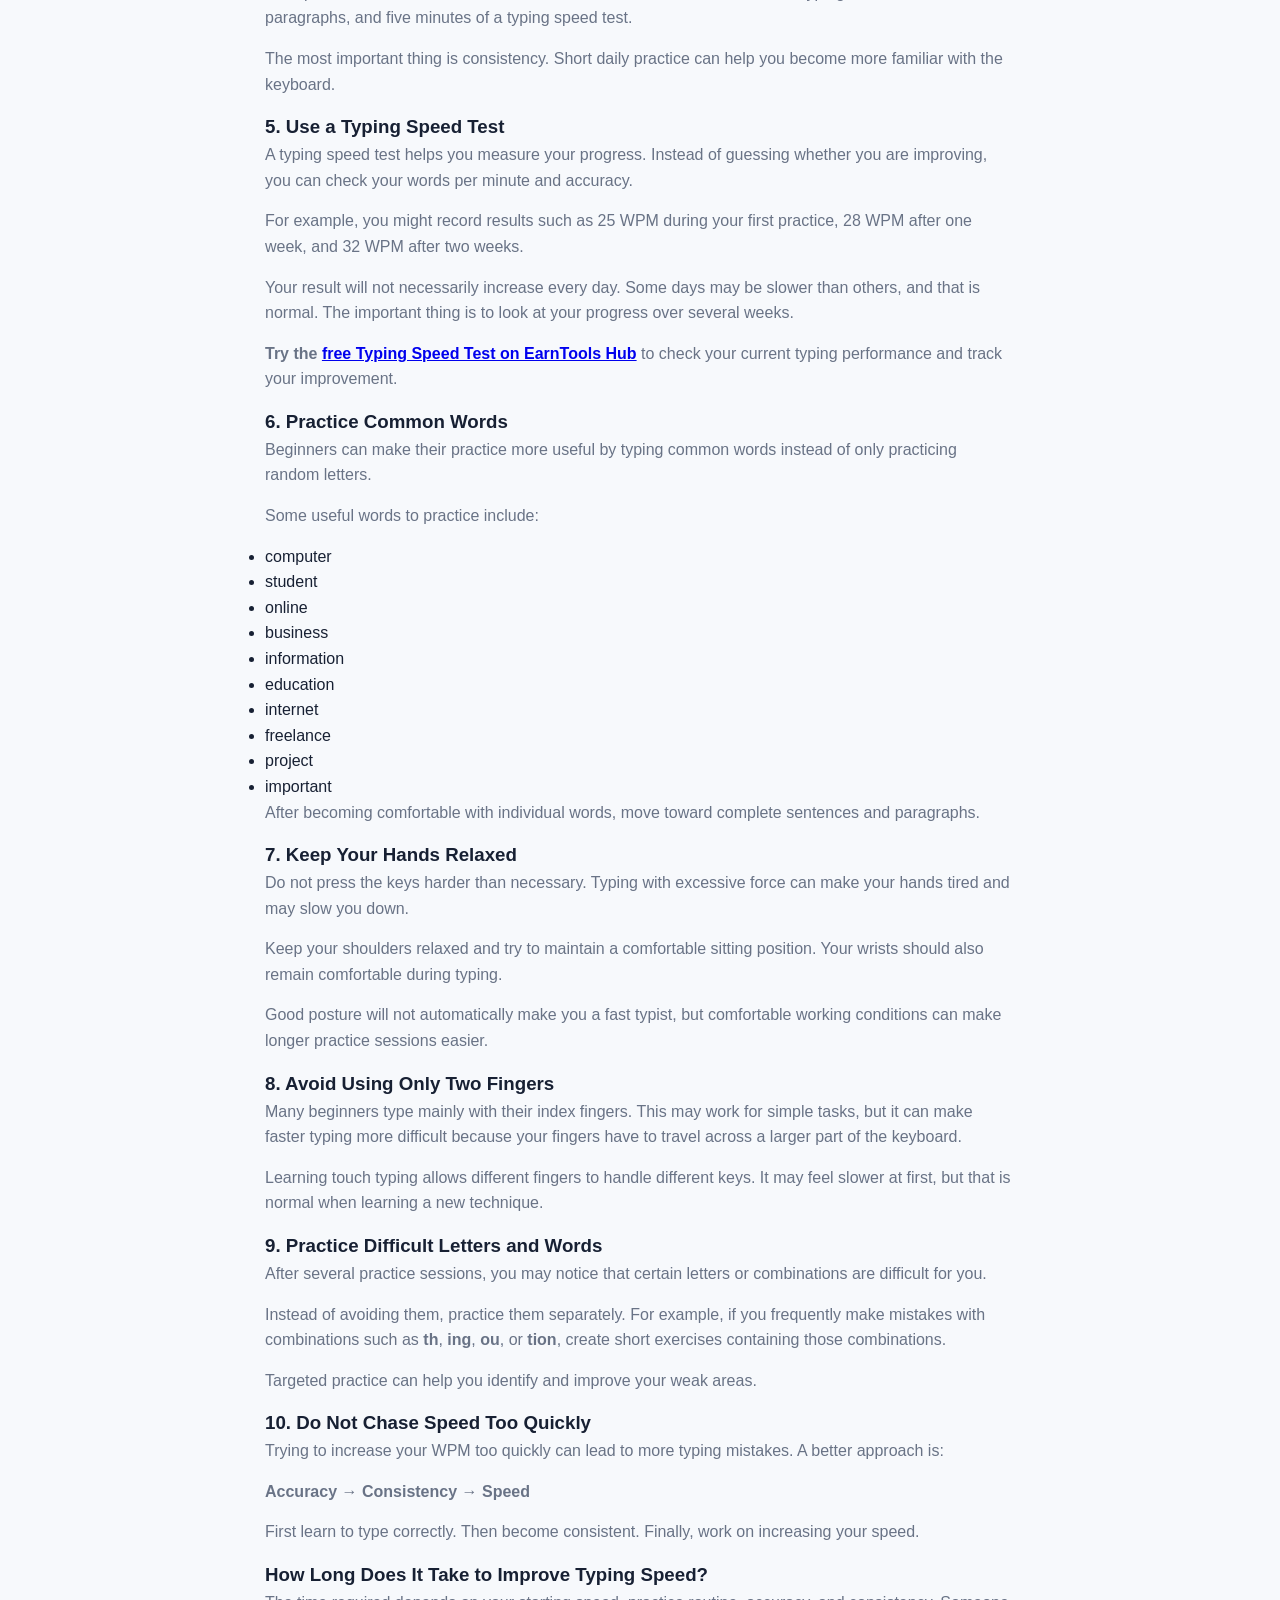
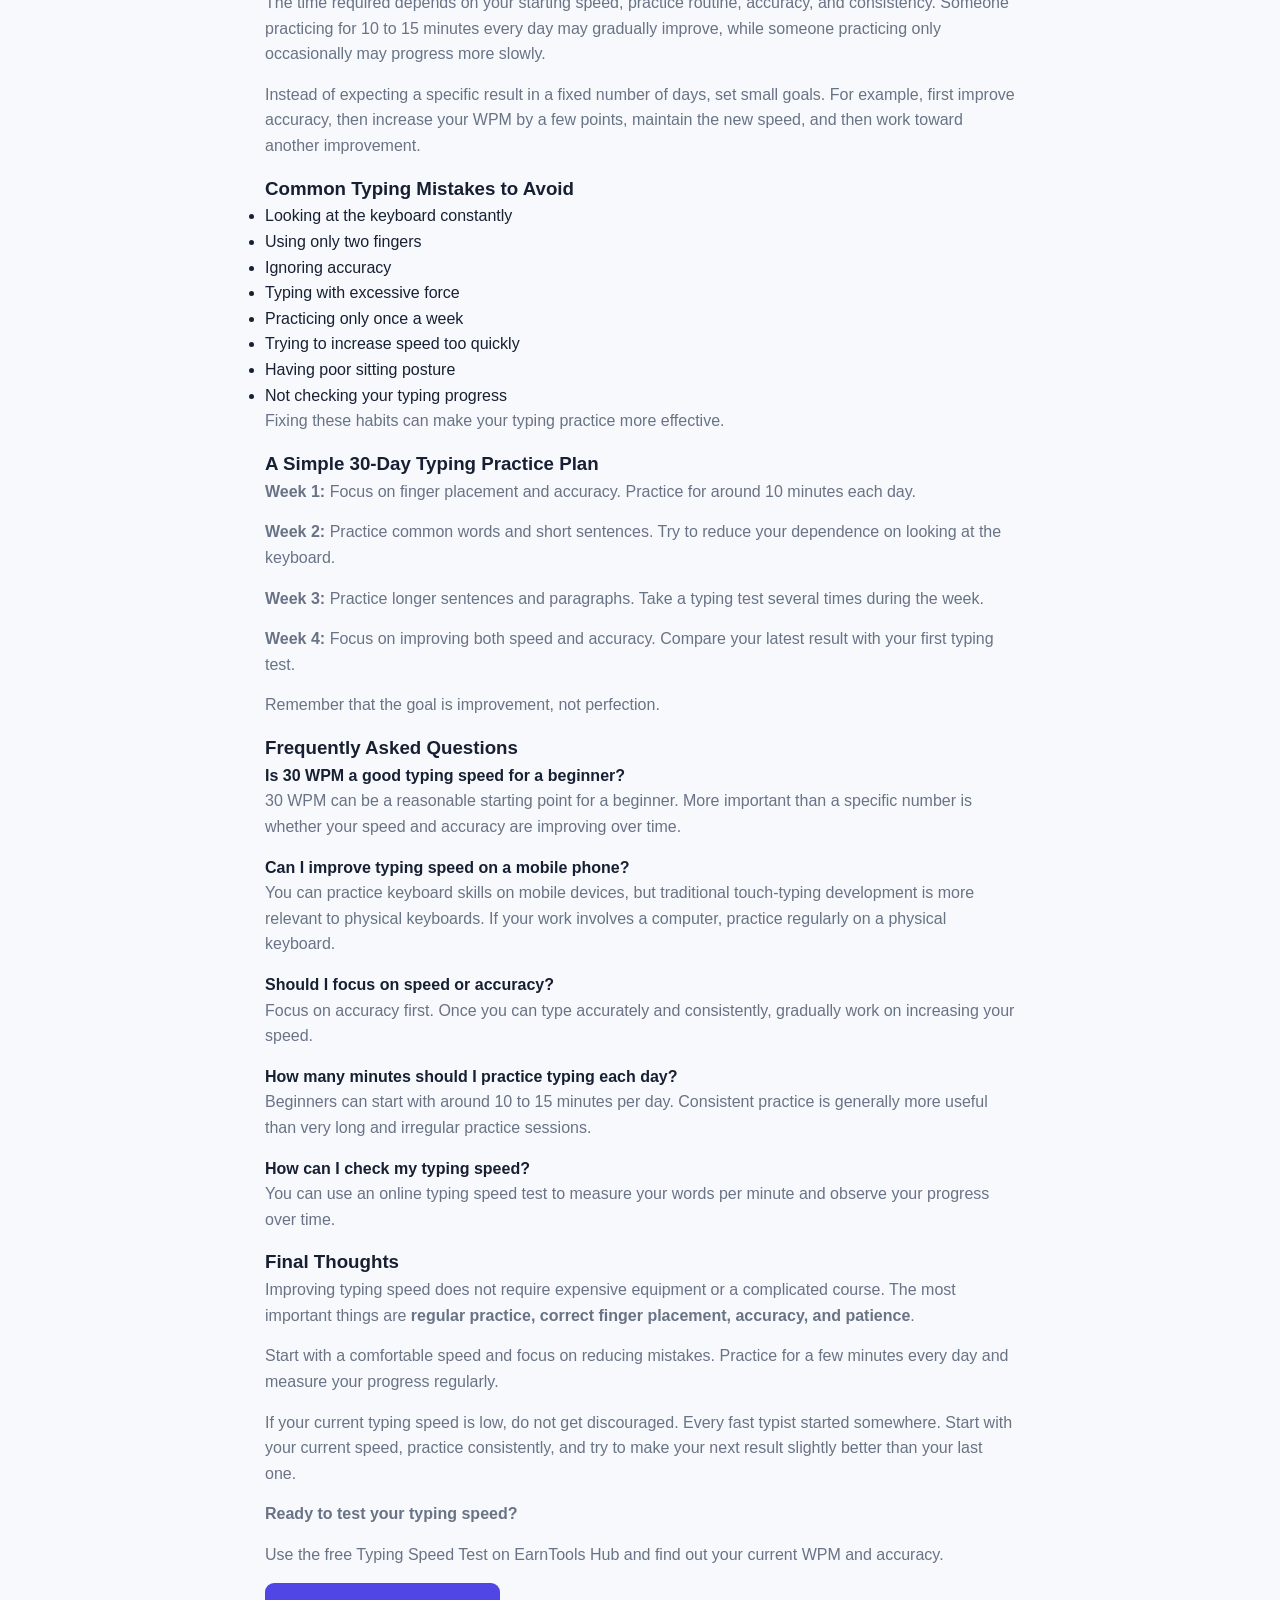
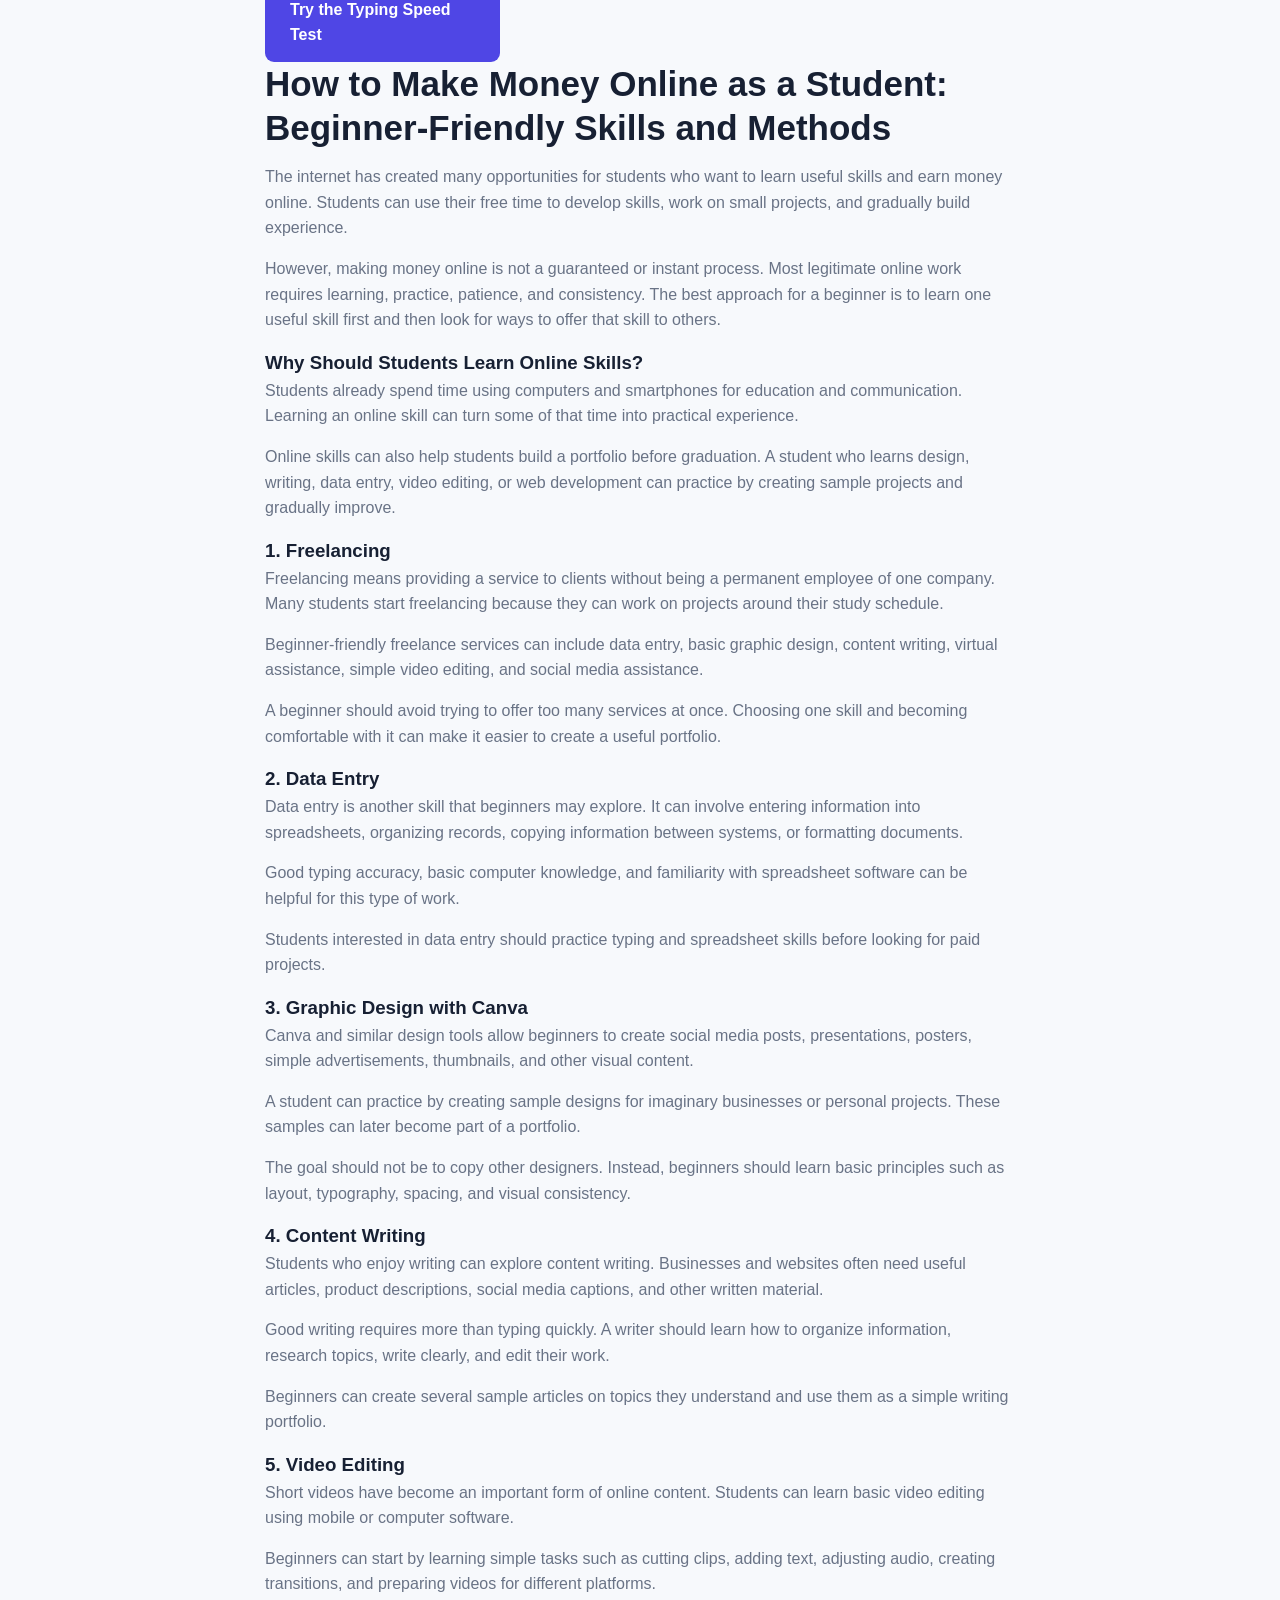
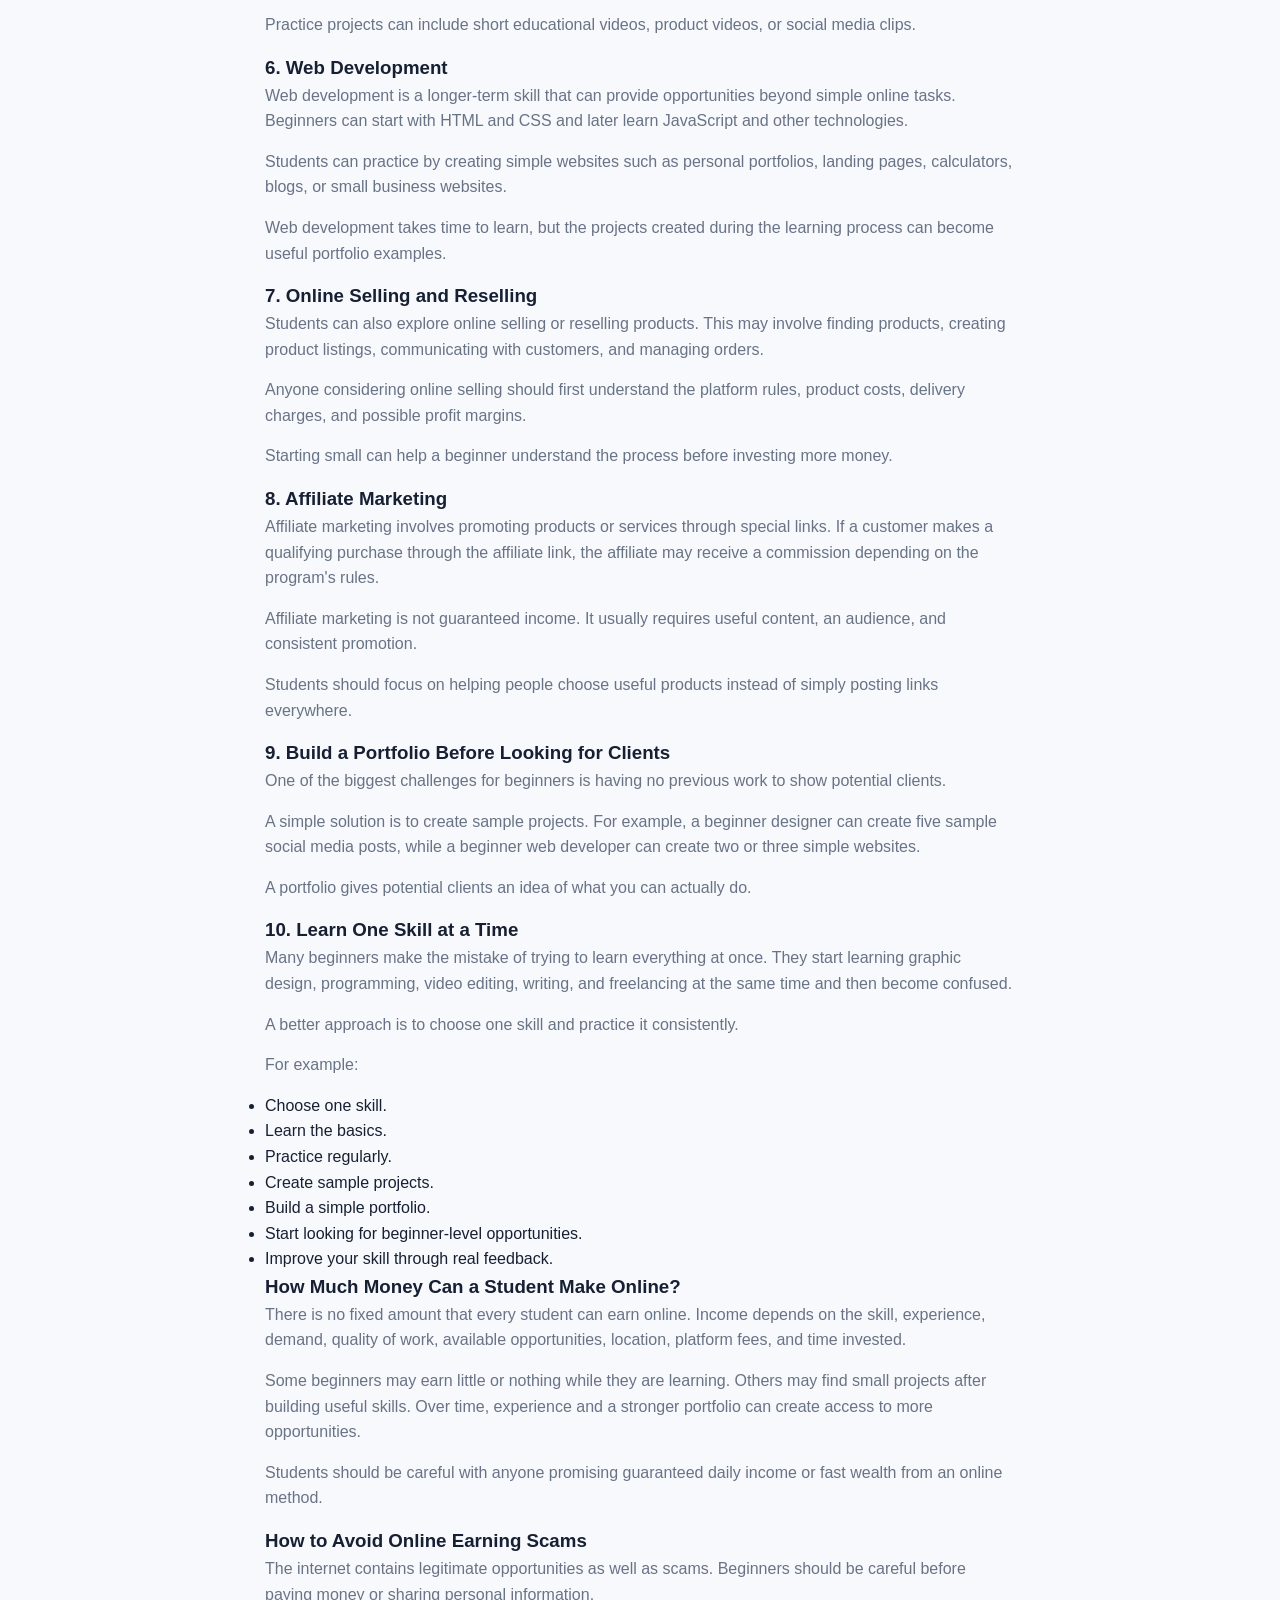
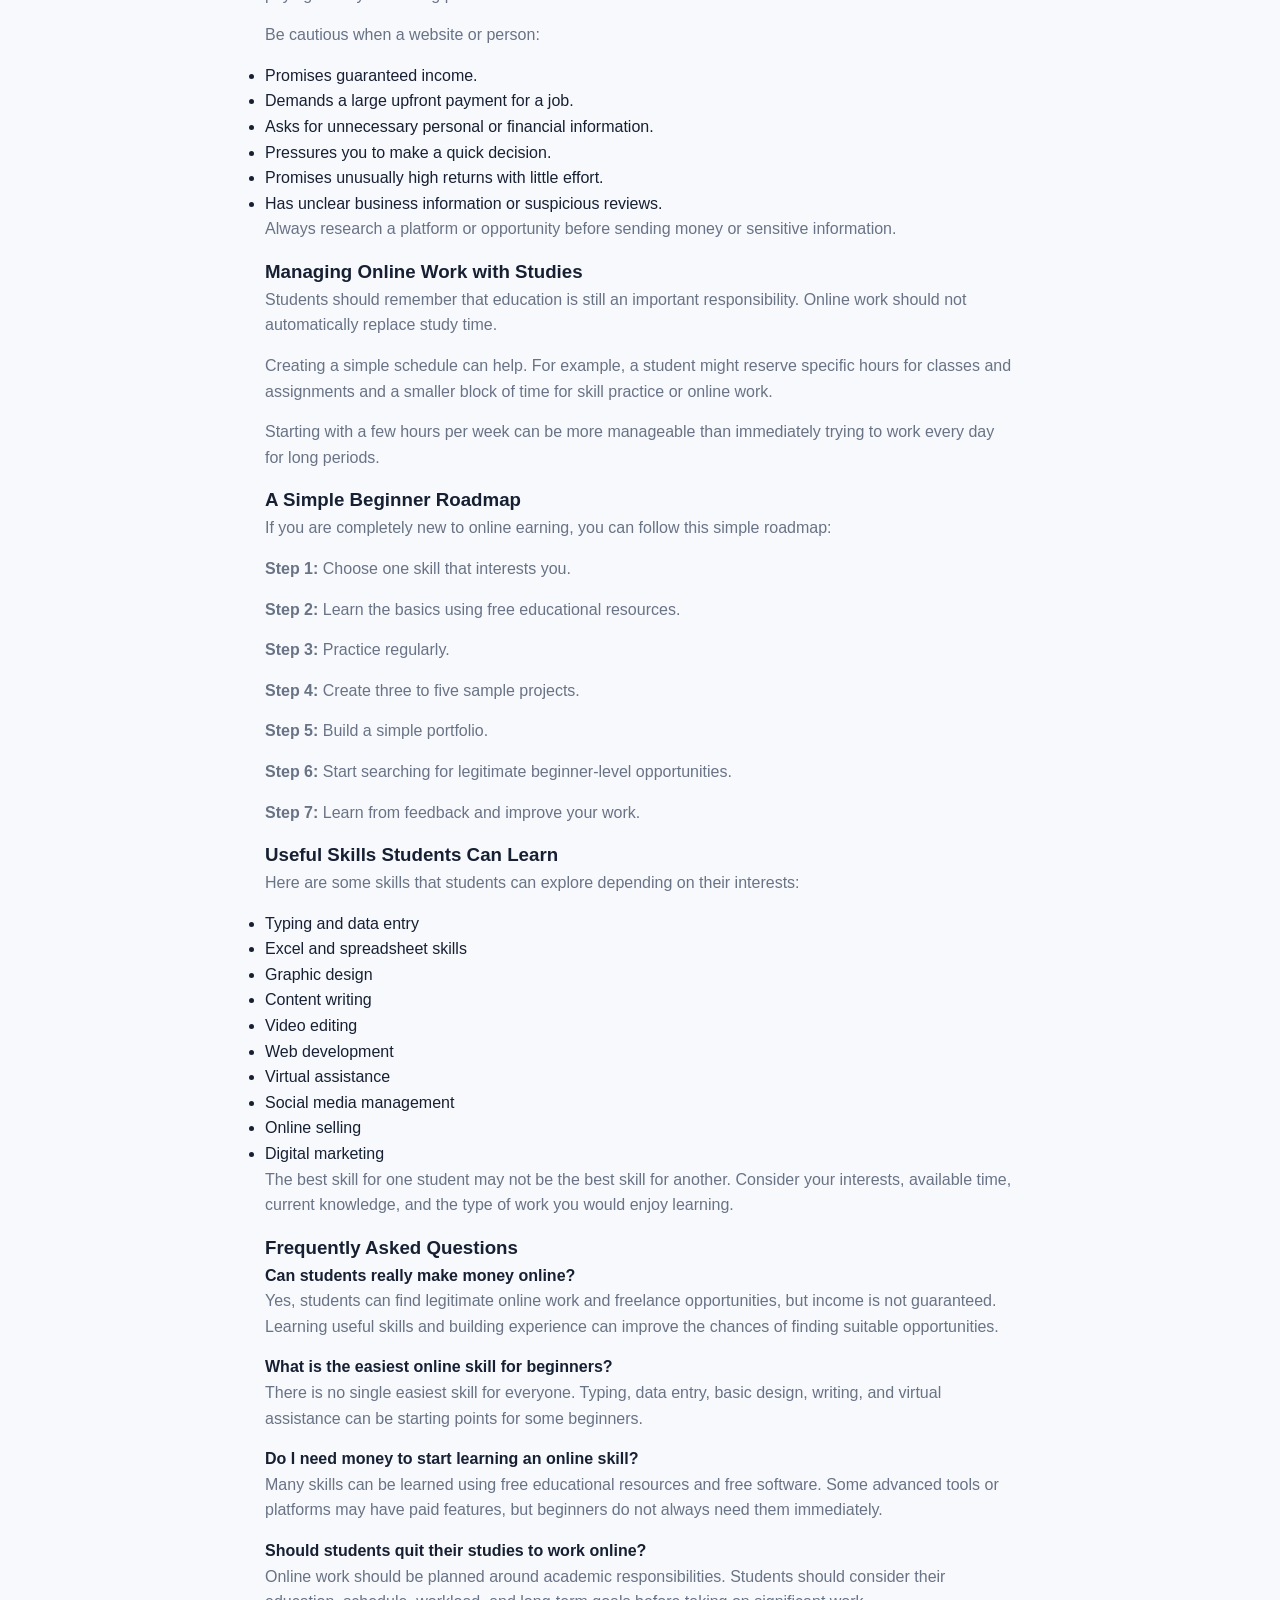
==== commit 9bb7ccd1: "Update blog.html" ====
--- a/blog.html
+++ b/blog.html
@@ -638,7 +638,7 @@
 </p>
 
 <p>
-<strong>Try the free Typing Speed Test on EarnTools Hub</strong> to check your current typing performance and track your improvement.
+<strong>Try the <a href="index.html#tools">free Typing Speed Test on EarnTools Hub</a></strong> to check your current typing performance and track your improvement.  
 </p>
 
 <h3>6. Practice Common Words</h3>
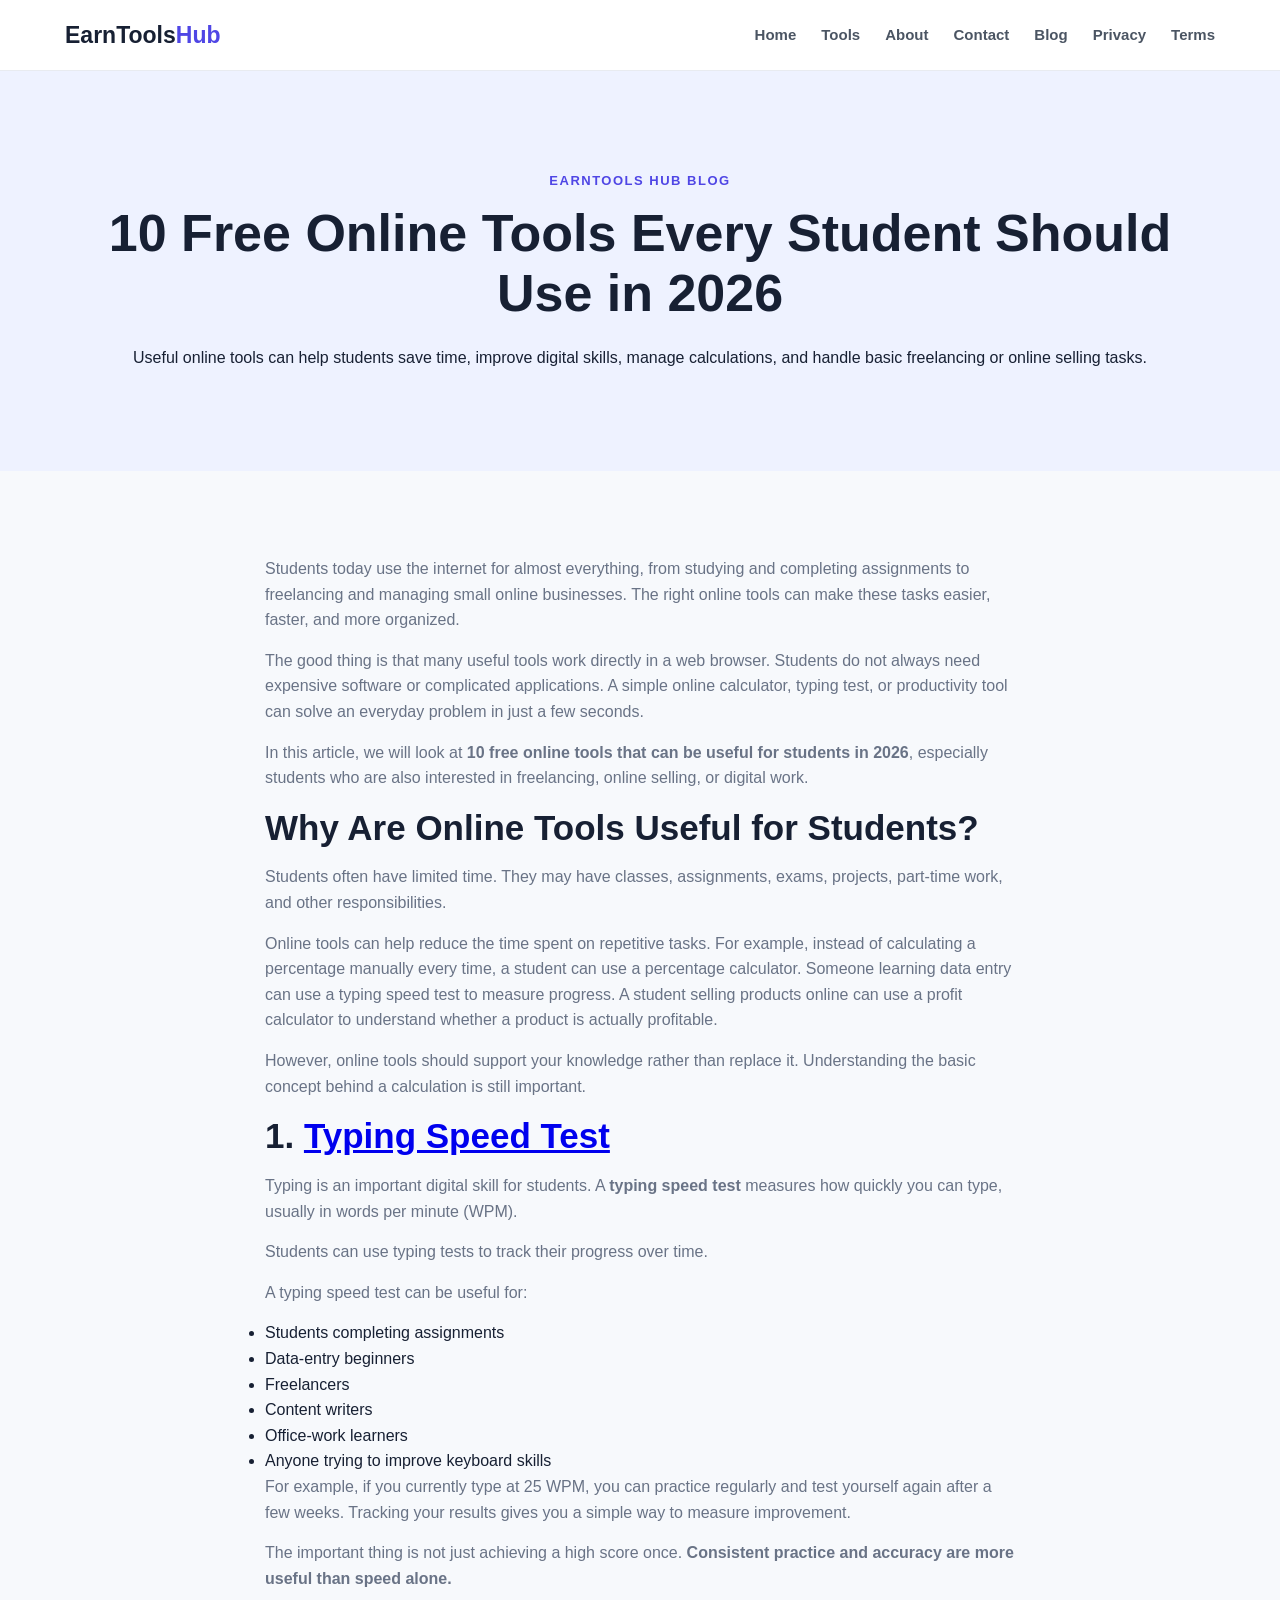
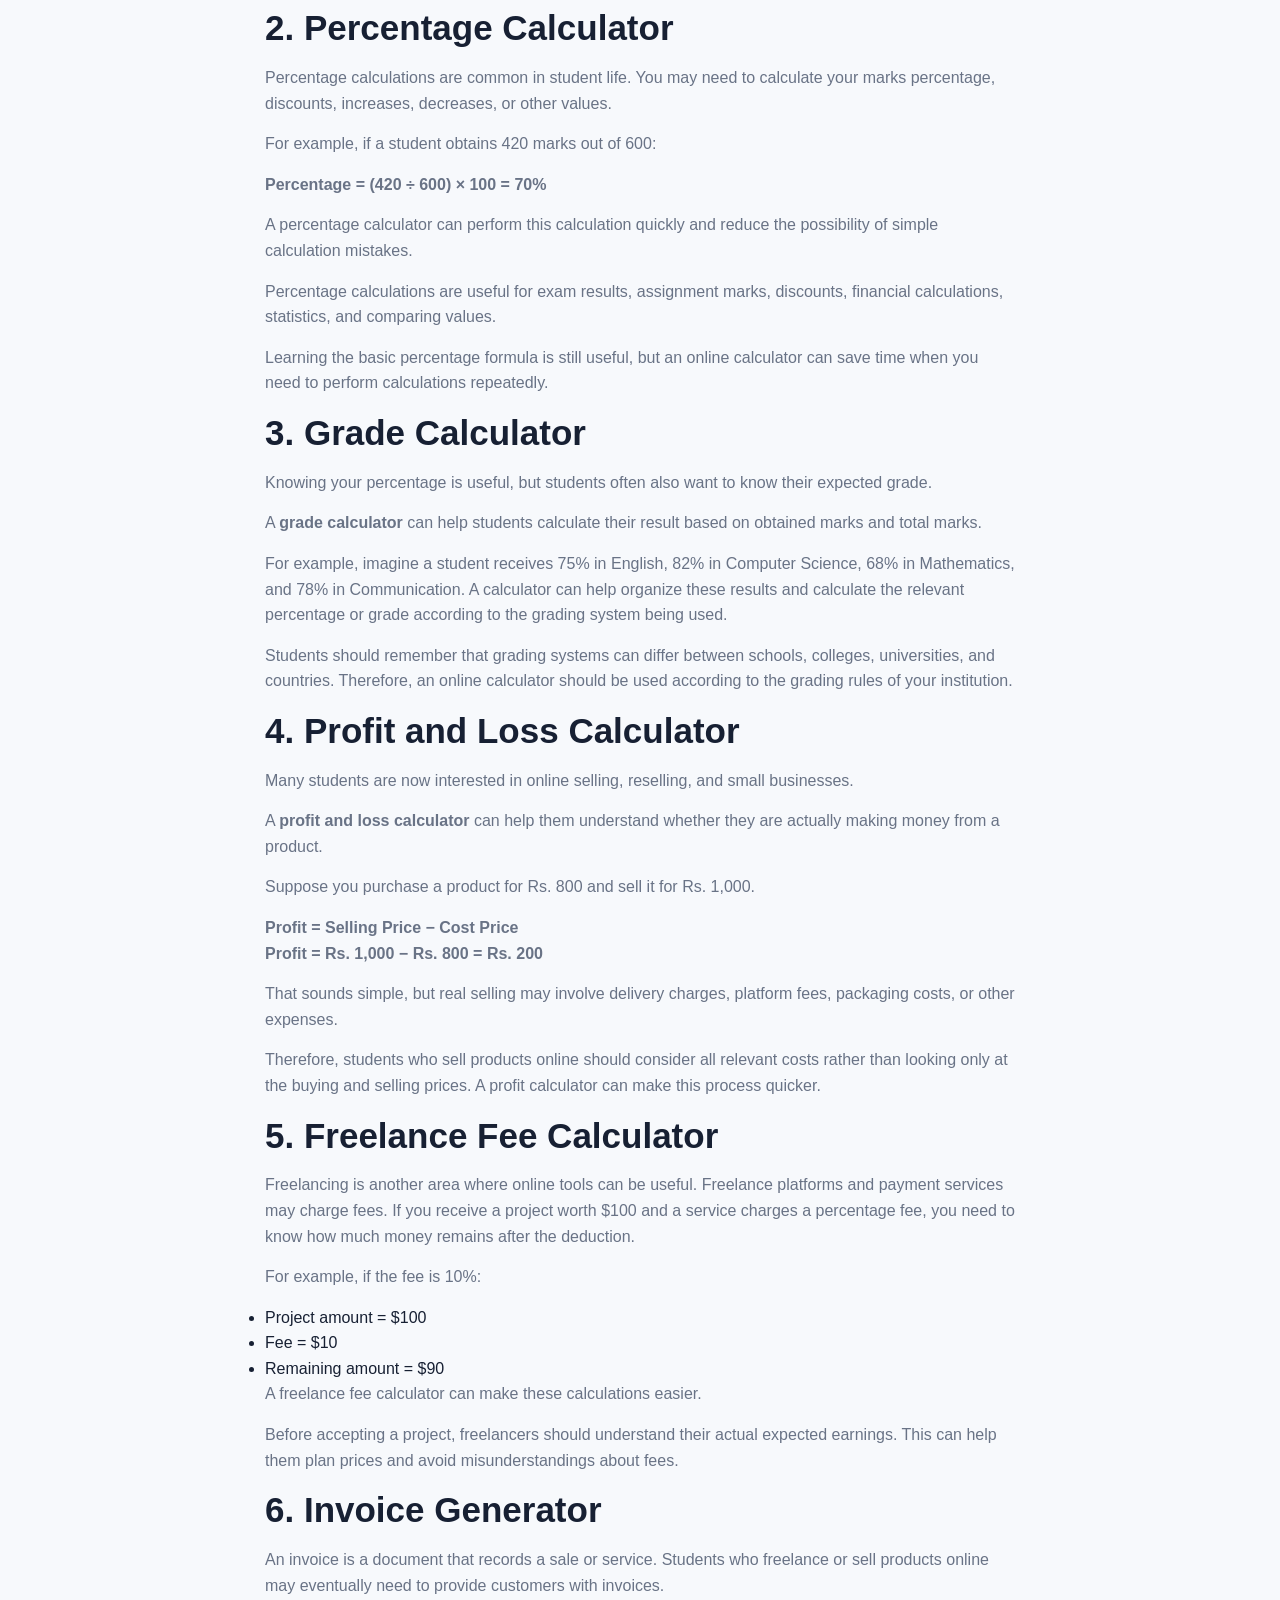
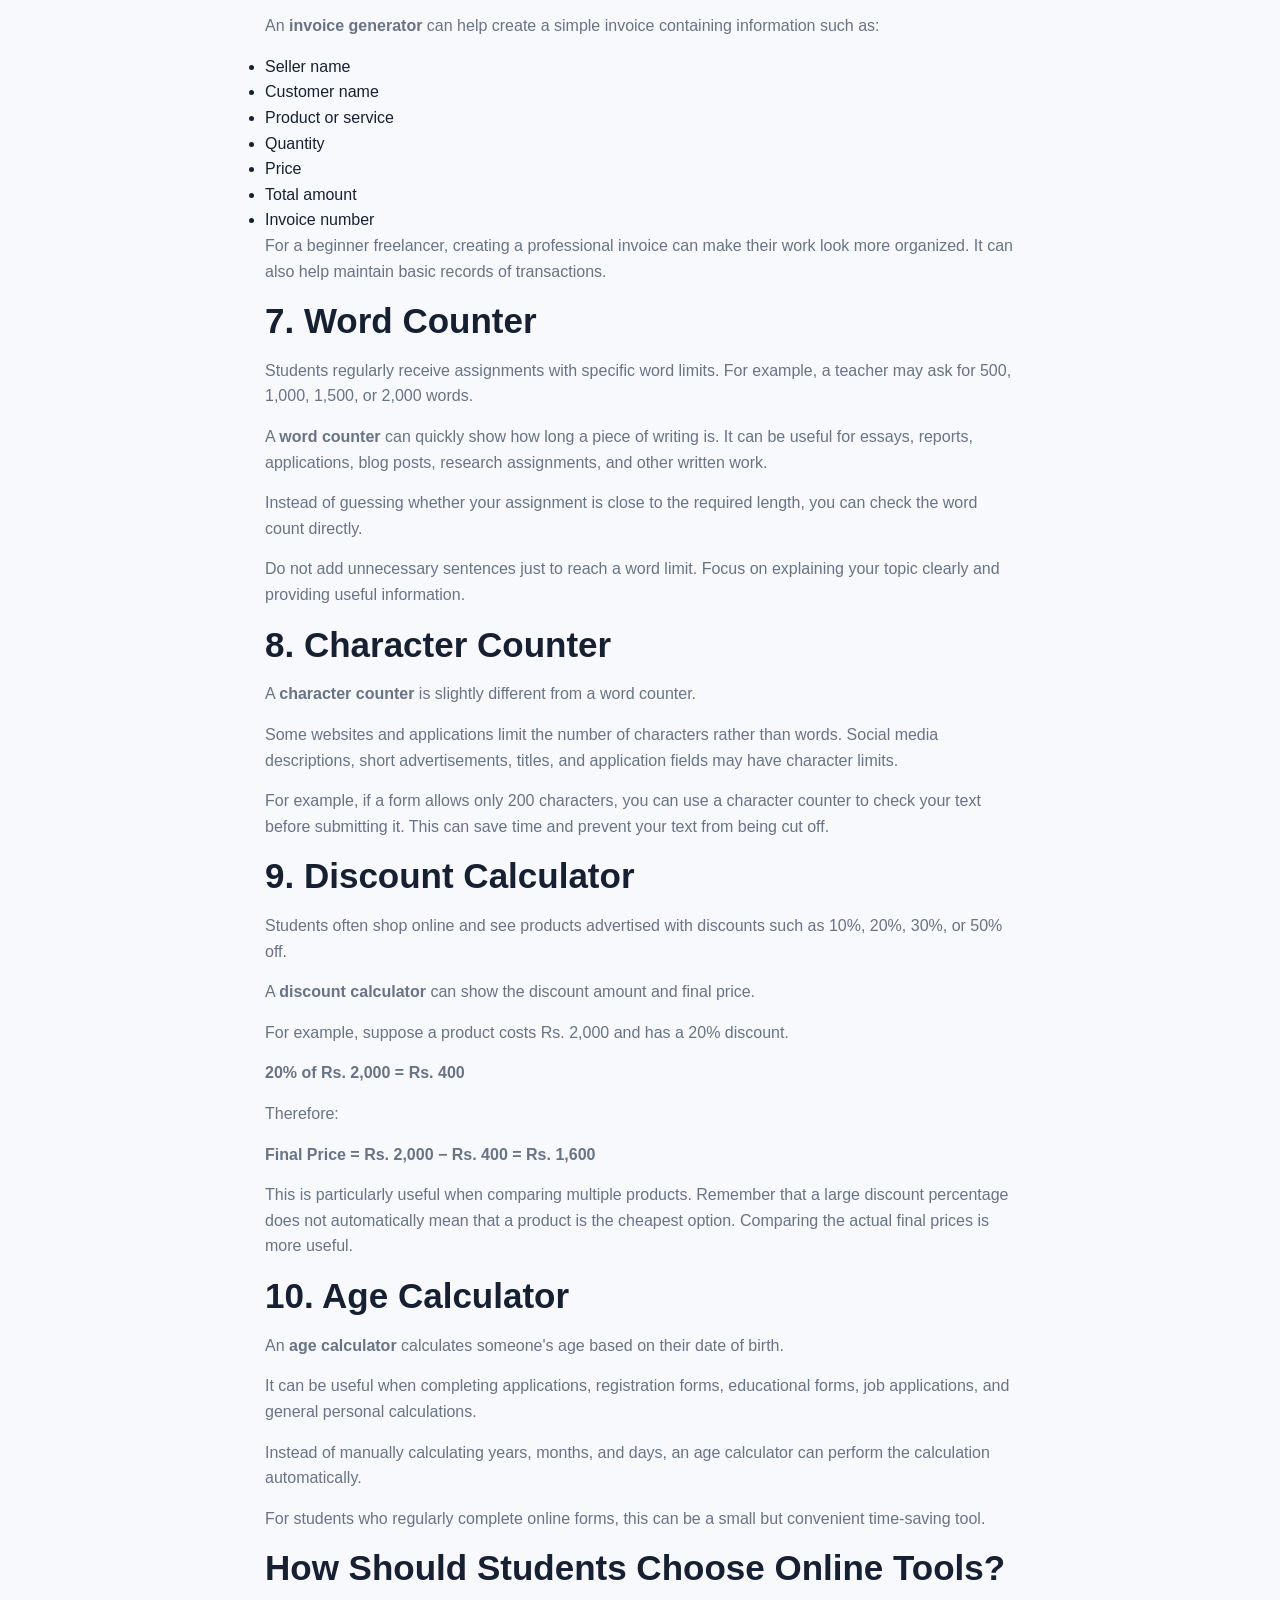
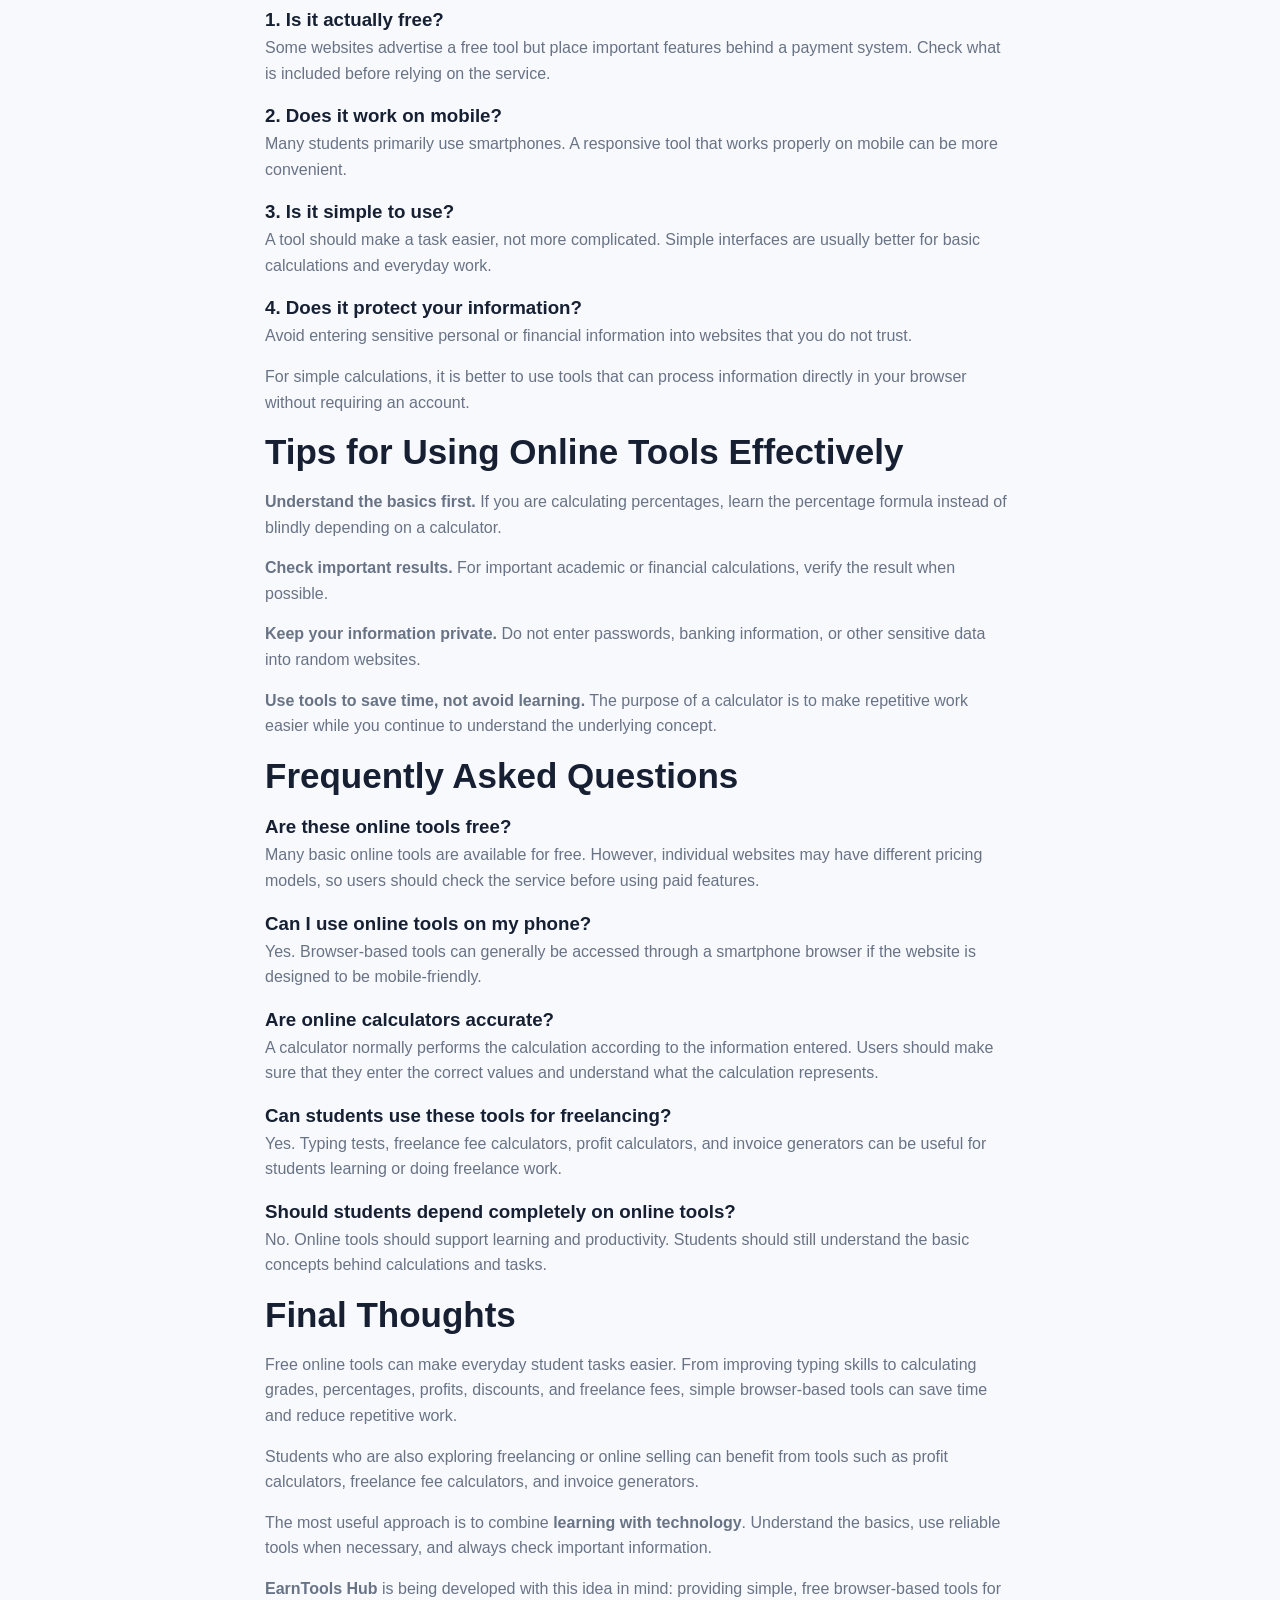
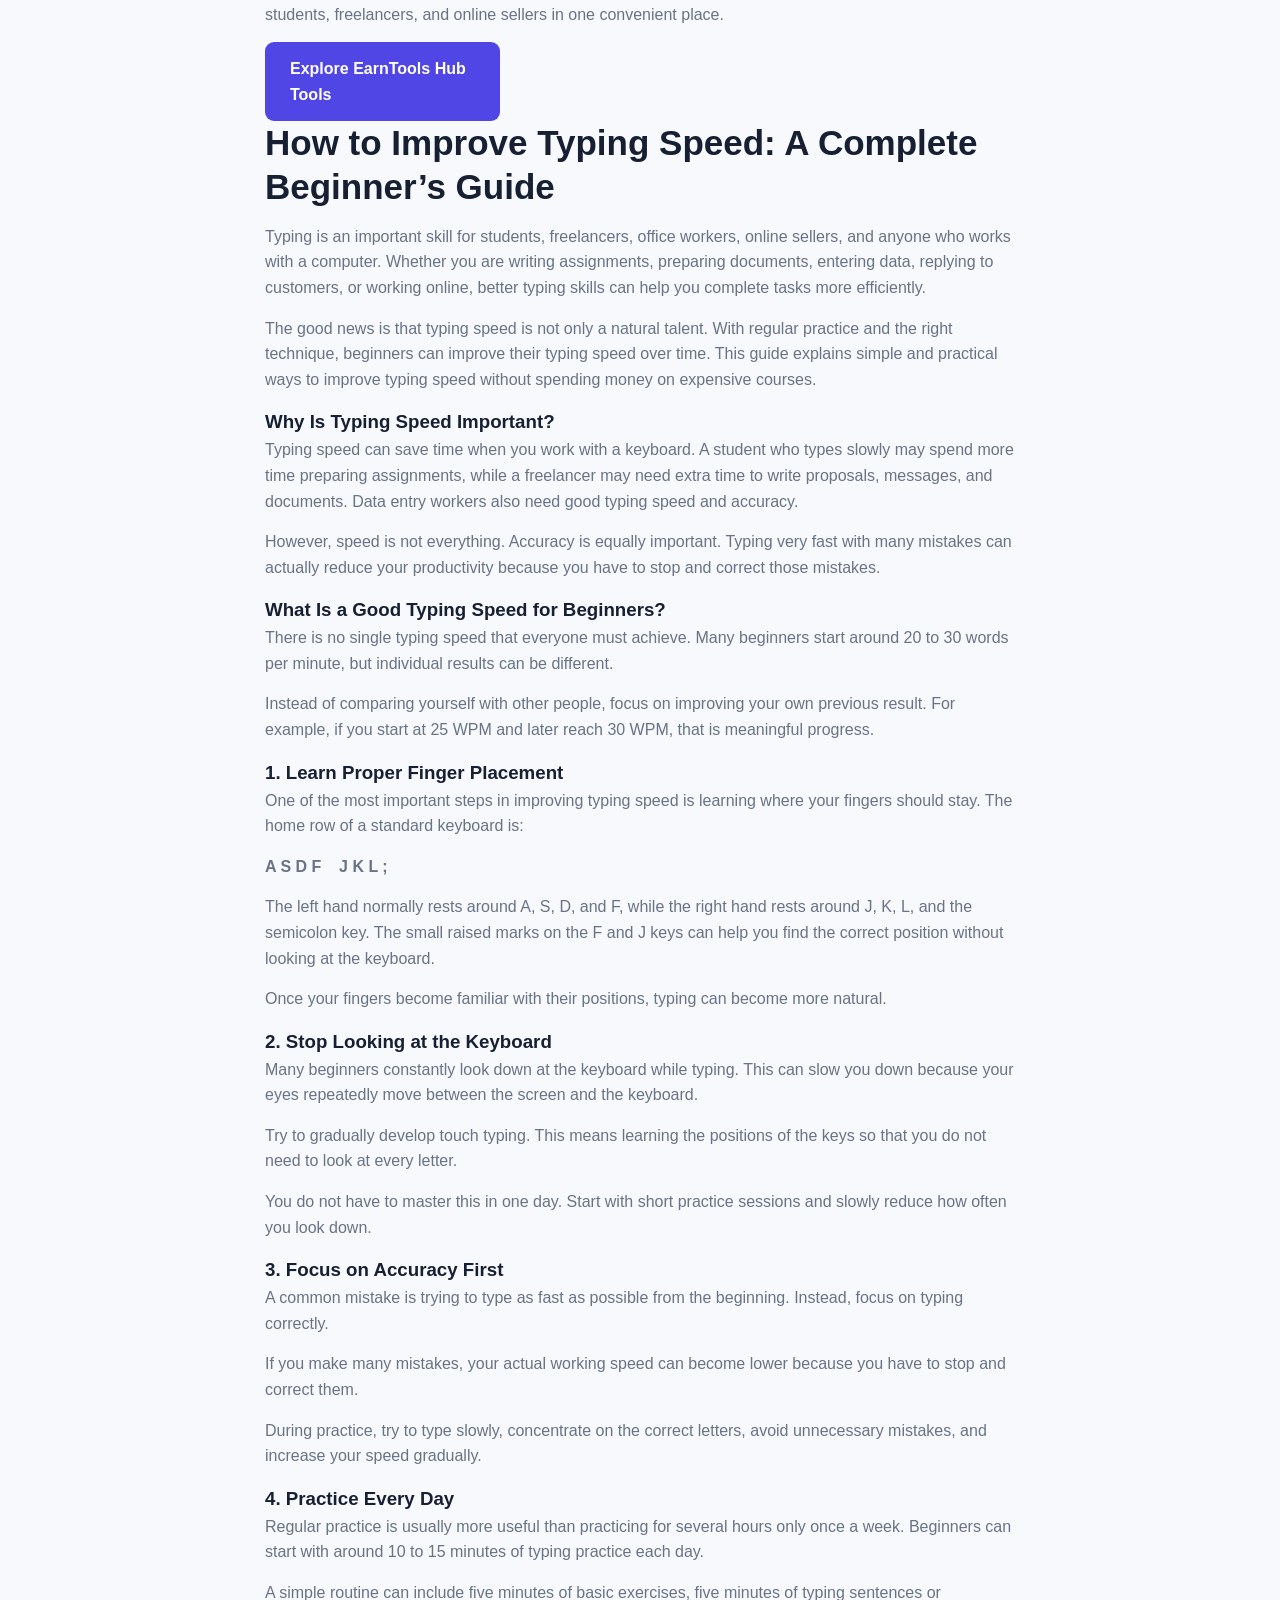
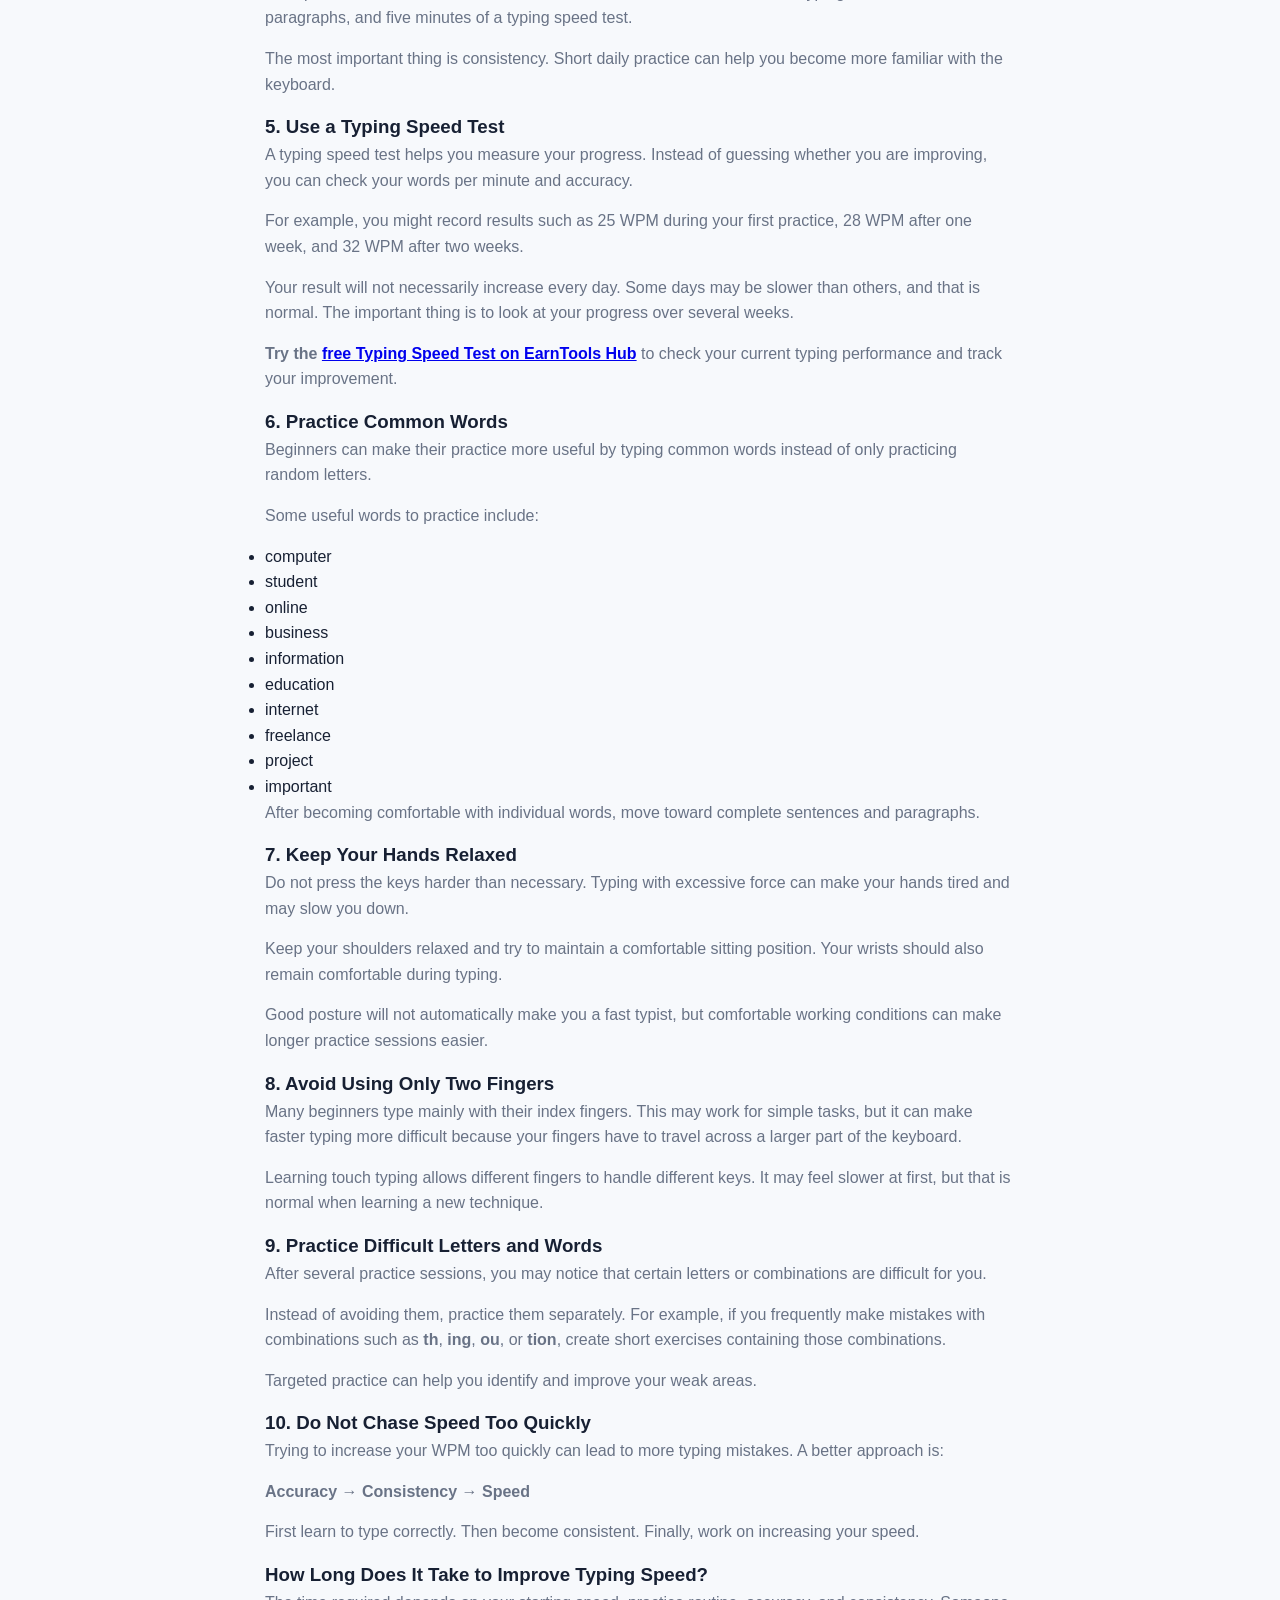
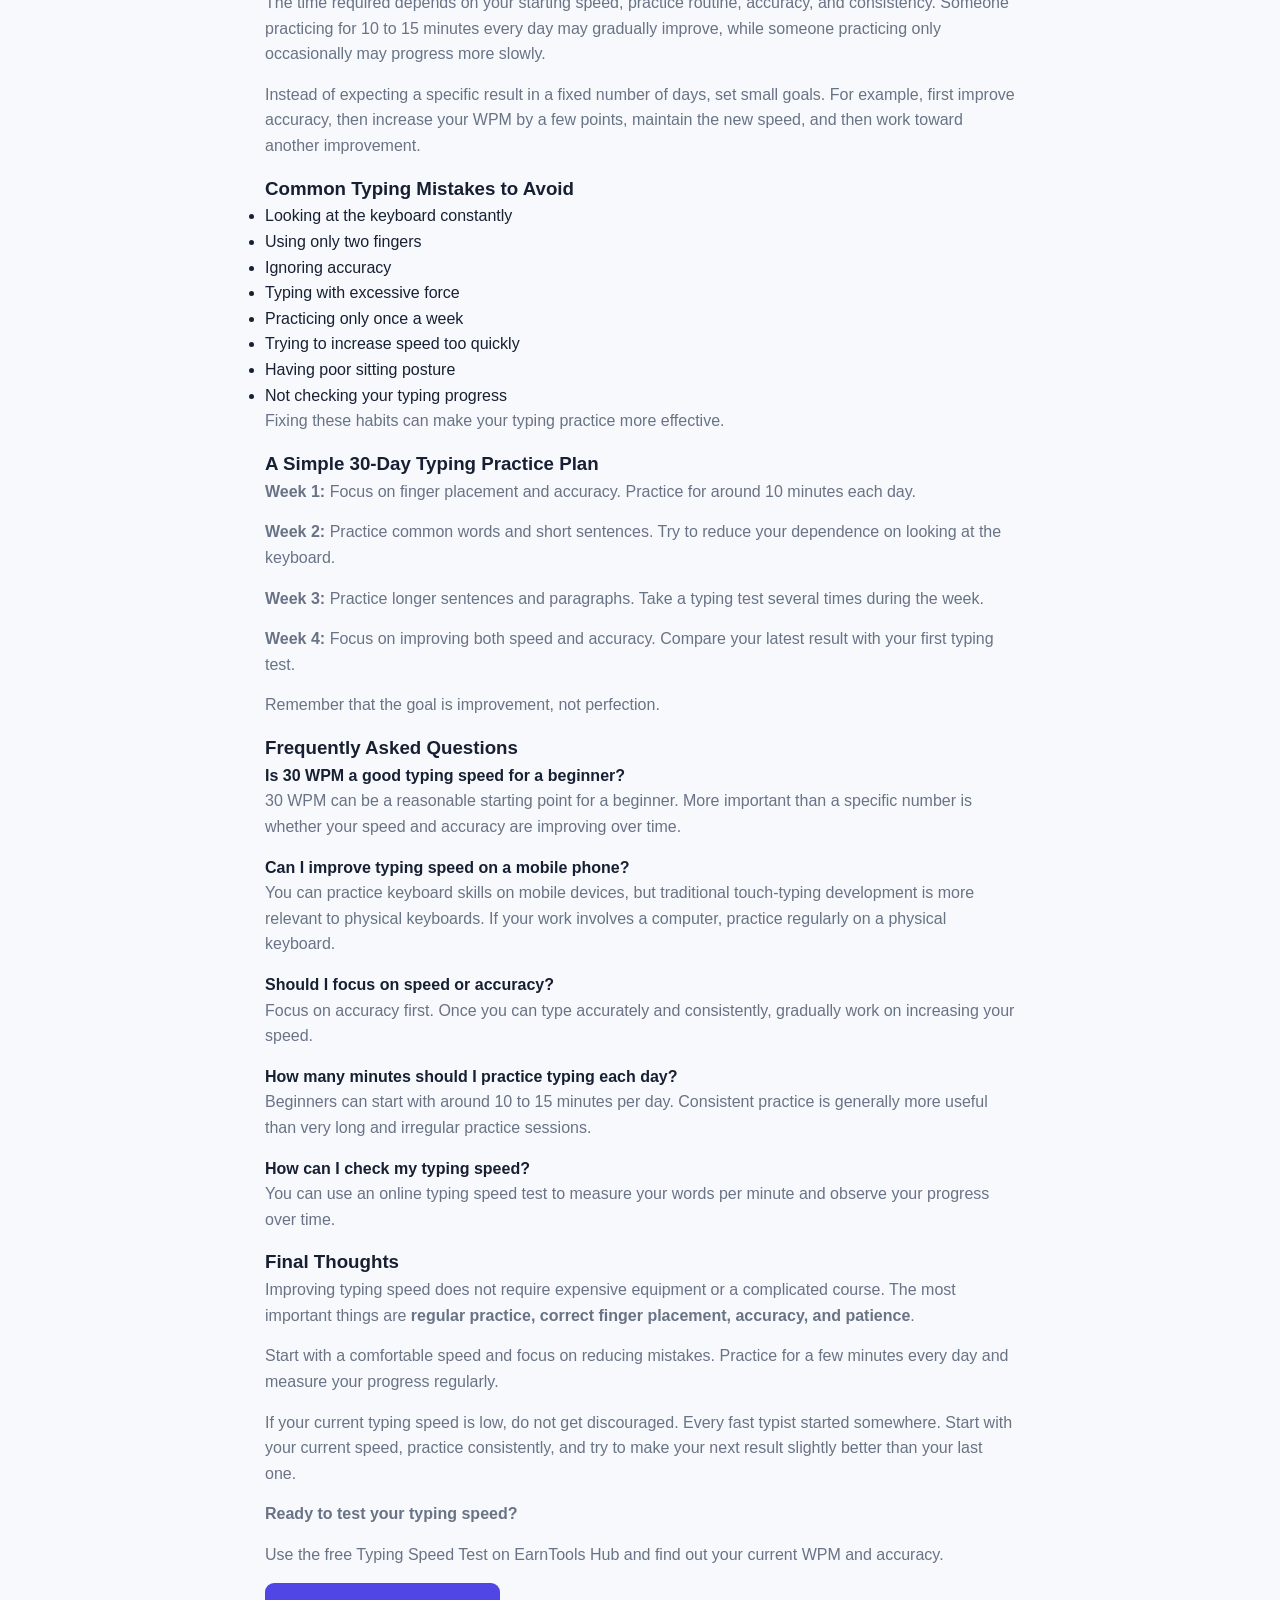
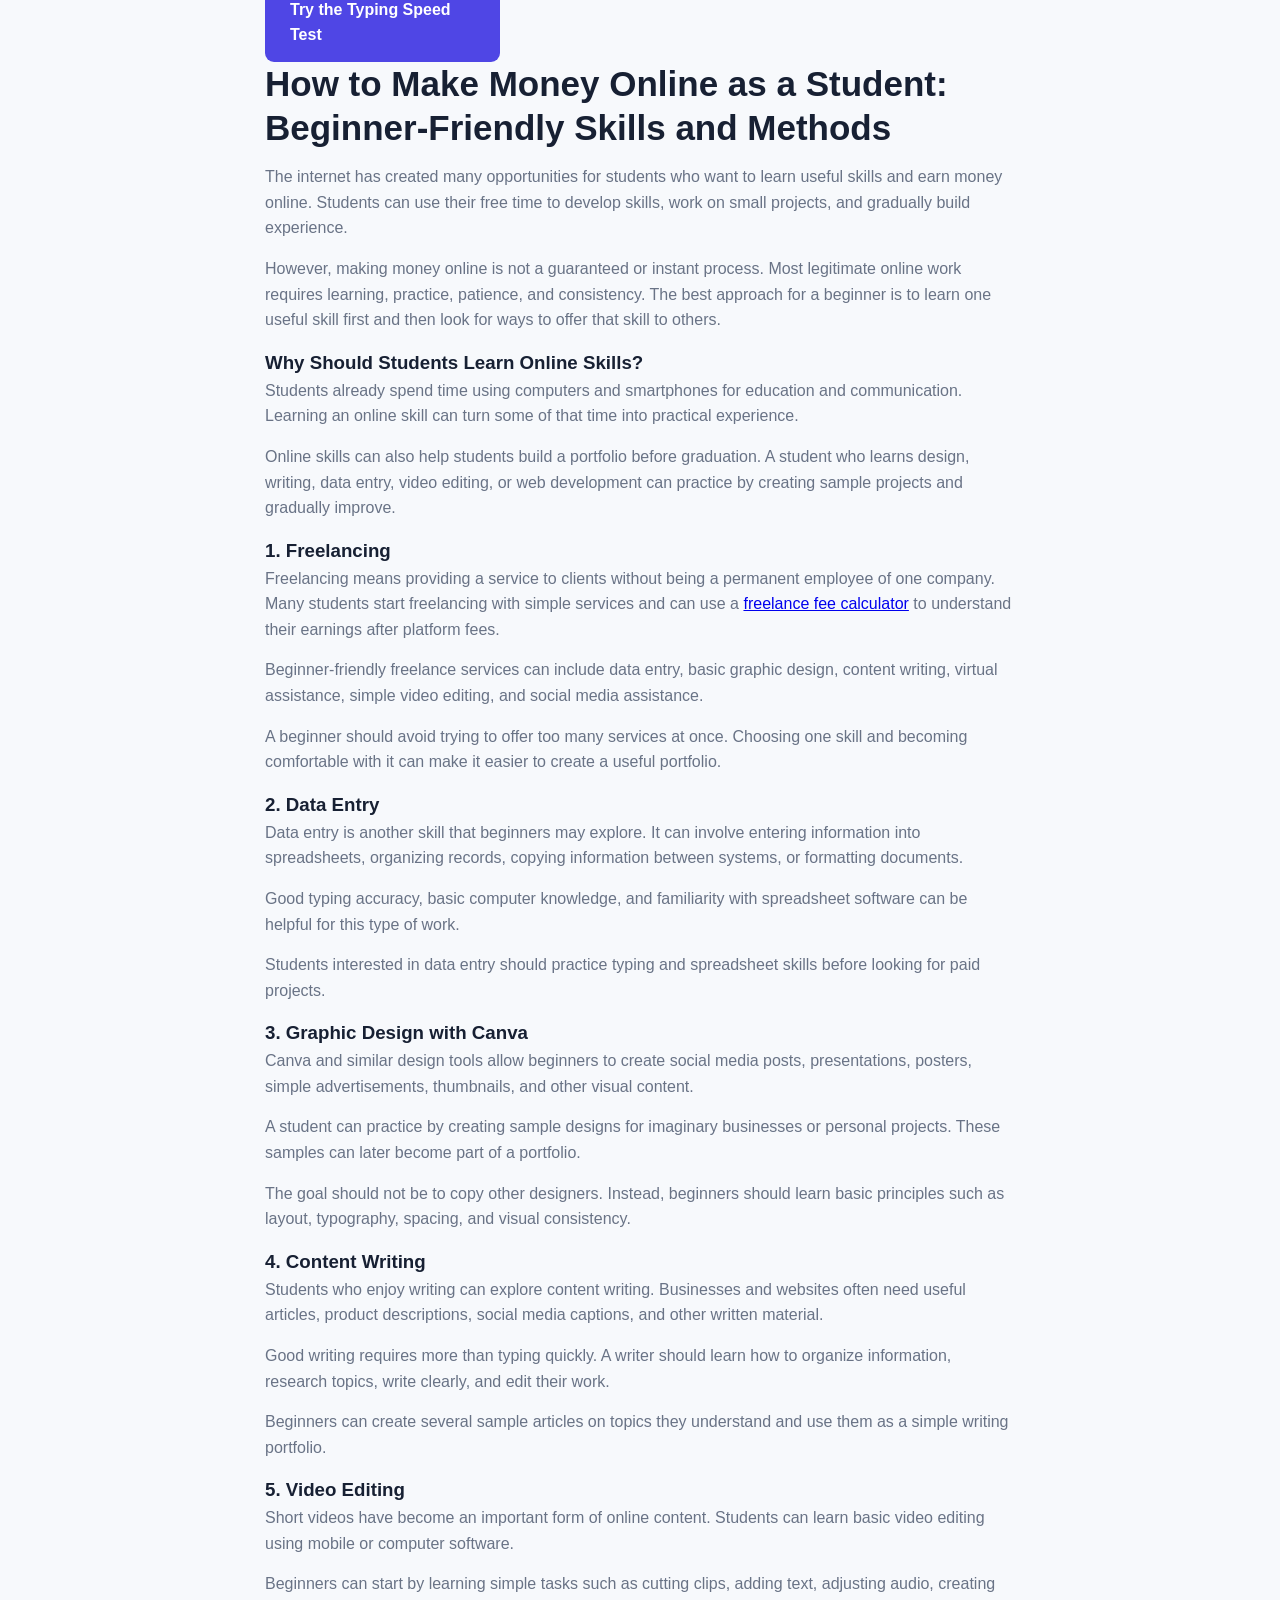
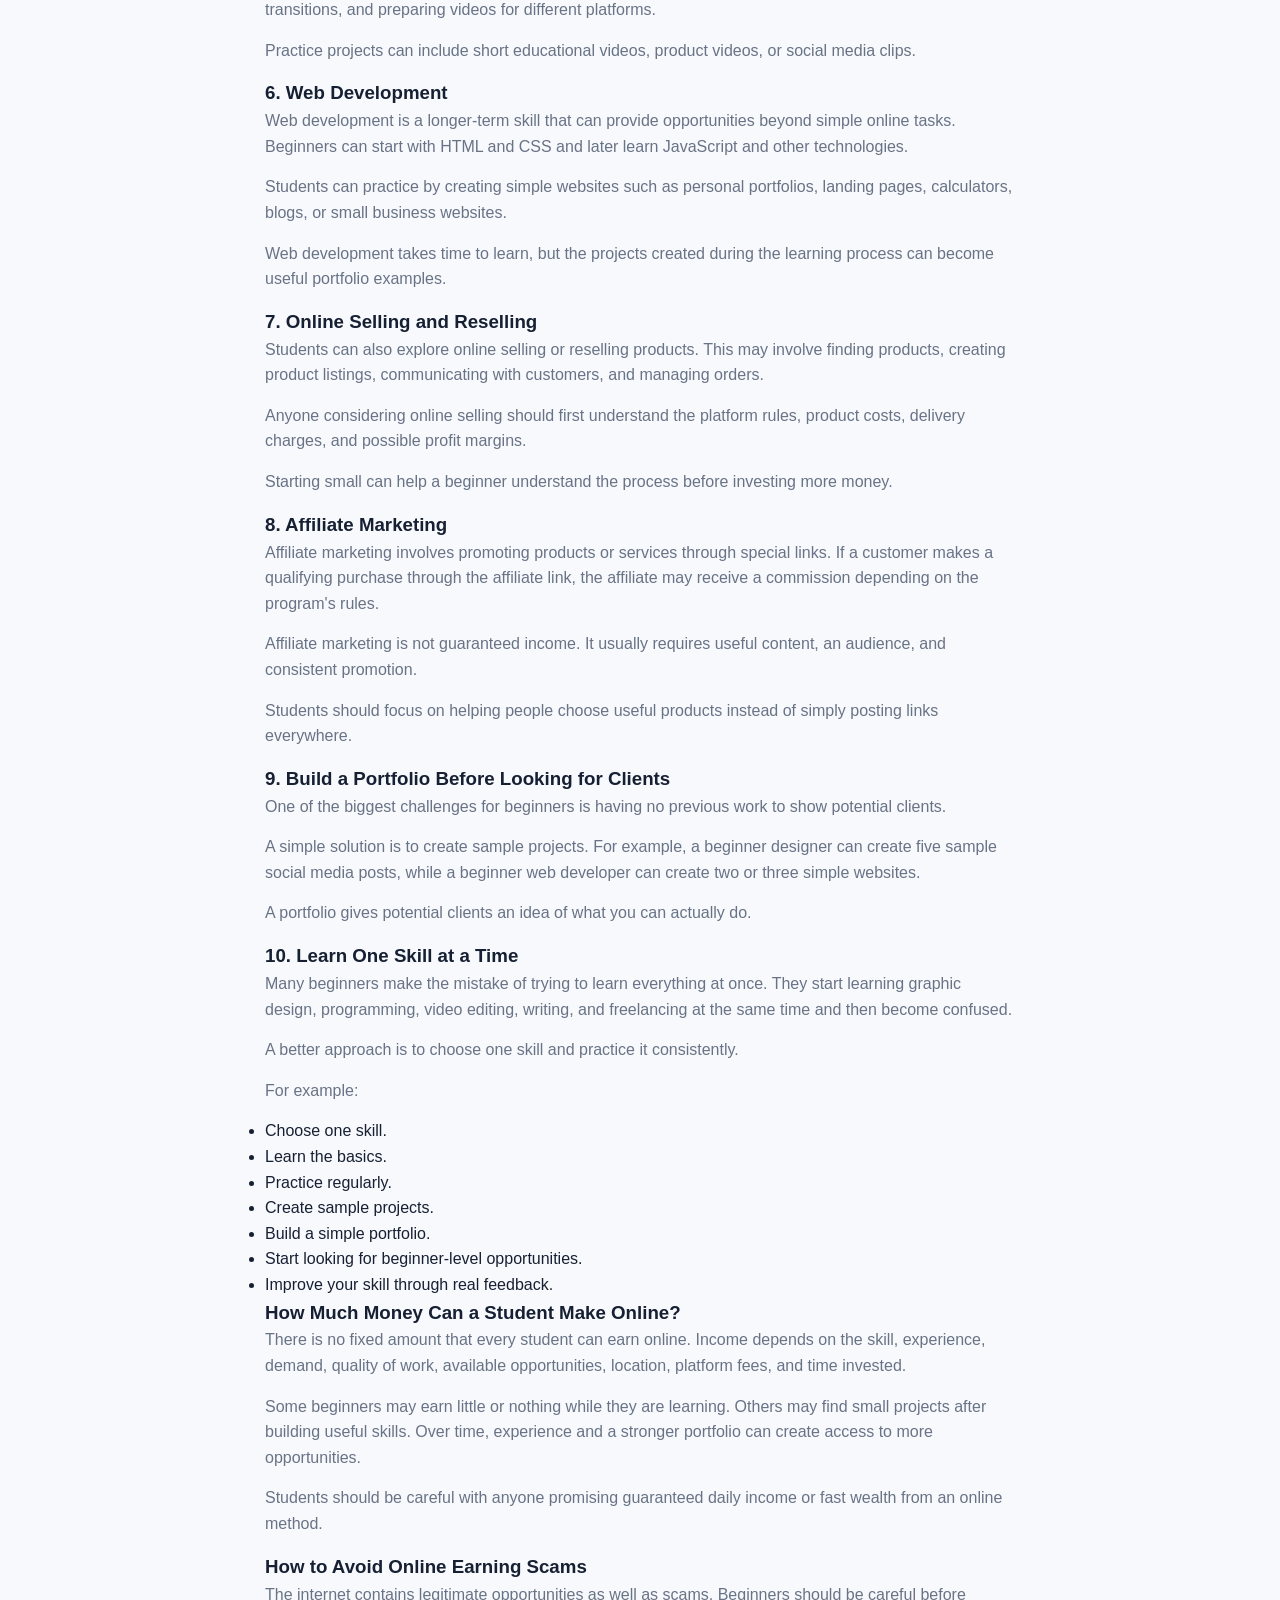
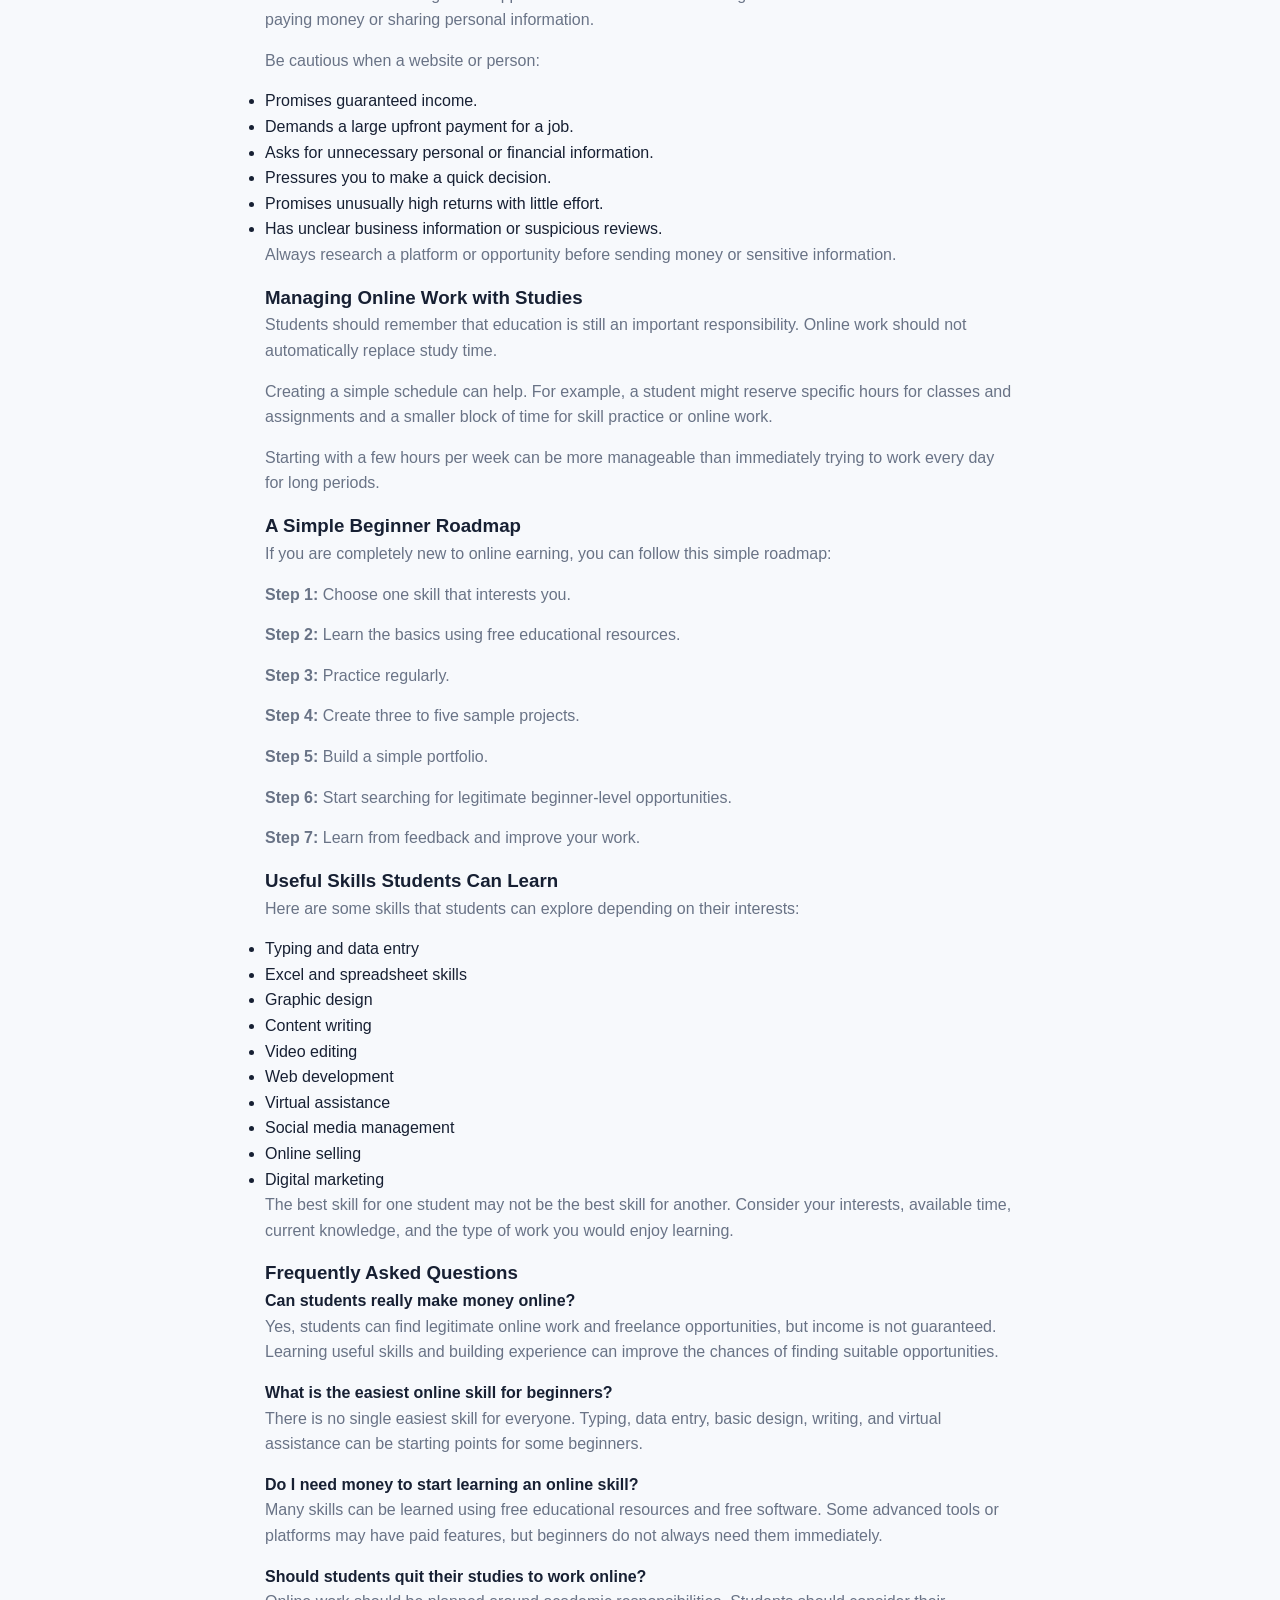
==== commit 01b9b352: "Update blog.html" ====
--- a/blog.html
+++ b/blog.html
@@ -103,7 +103,7 @@
 </p>
 
 
-<h2>1. Typing Speed Test</h2>
+<h2>1. <a href="#typing-speed-guide">Typing Speed Test</a></h2>
 
 <p>
 Typing is an important digital skill for students. A
@@ -531,7 +531,7 @@
 </div>
 
 </article>
-<article class="blog-post">
+<article class="blog-post" id="typing-speed-guide">
 
 <h2>How to Improve Typing Speed: A Complete Beginner’s Guide</h2>
 
@@ -853,7 +853,7 @@
 <h3>1. Freelancing</h3>
 
 <p>
-Freelancing means providing a service to clients without being a permanent employee of one company. Many students start freelancing because they can work on projects around their study schedule.
+Freelancing means providing a service to clients without being a permanent employee of one company. Many students start freelancing with simple services and can use a <a href="index.html#tools">freelance fee calculator</a> to understand their earnings after platform fees.
 </p>
 
 <p>
